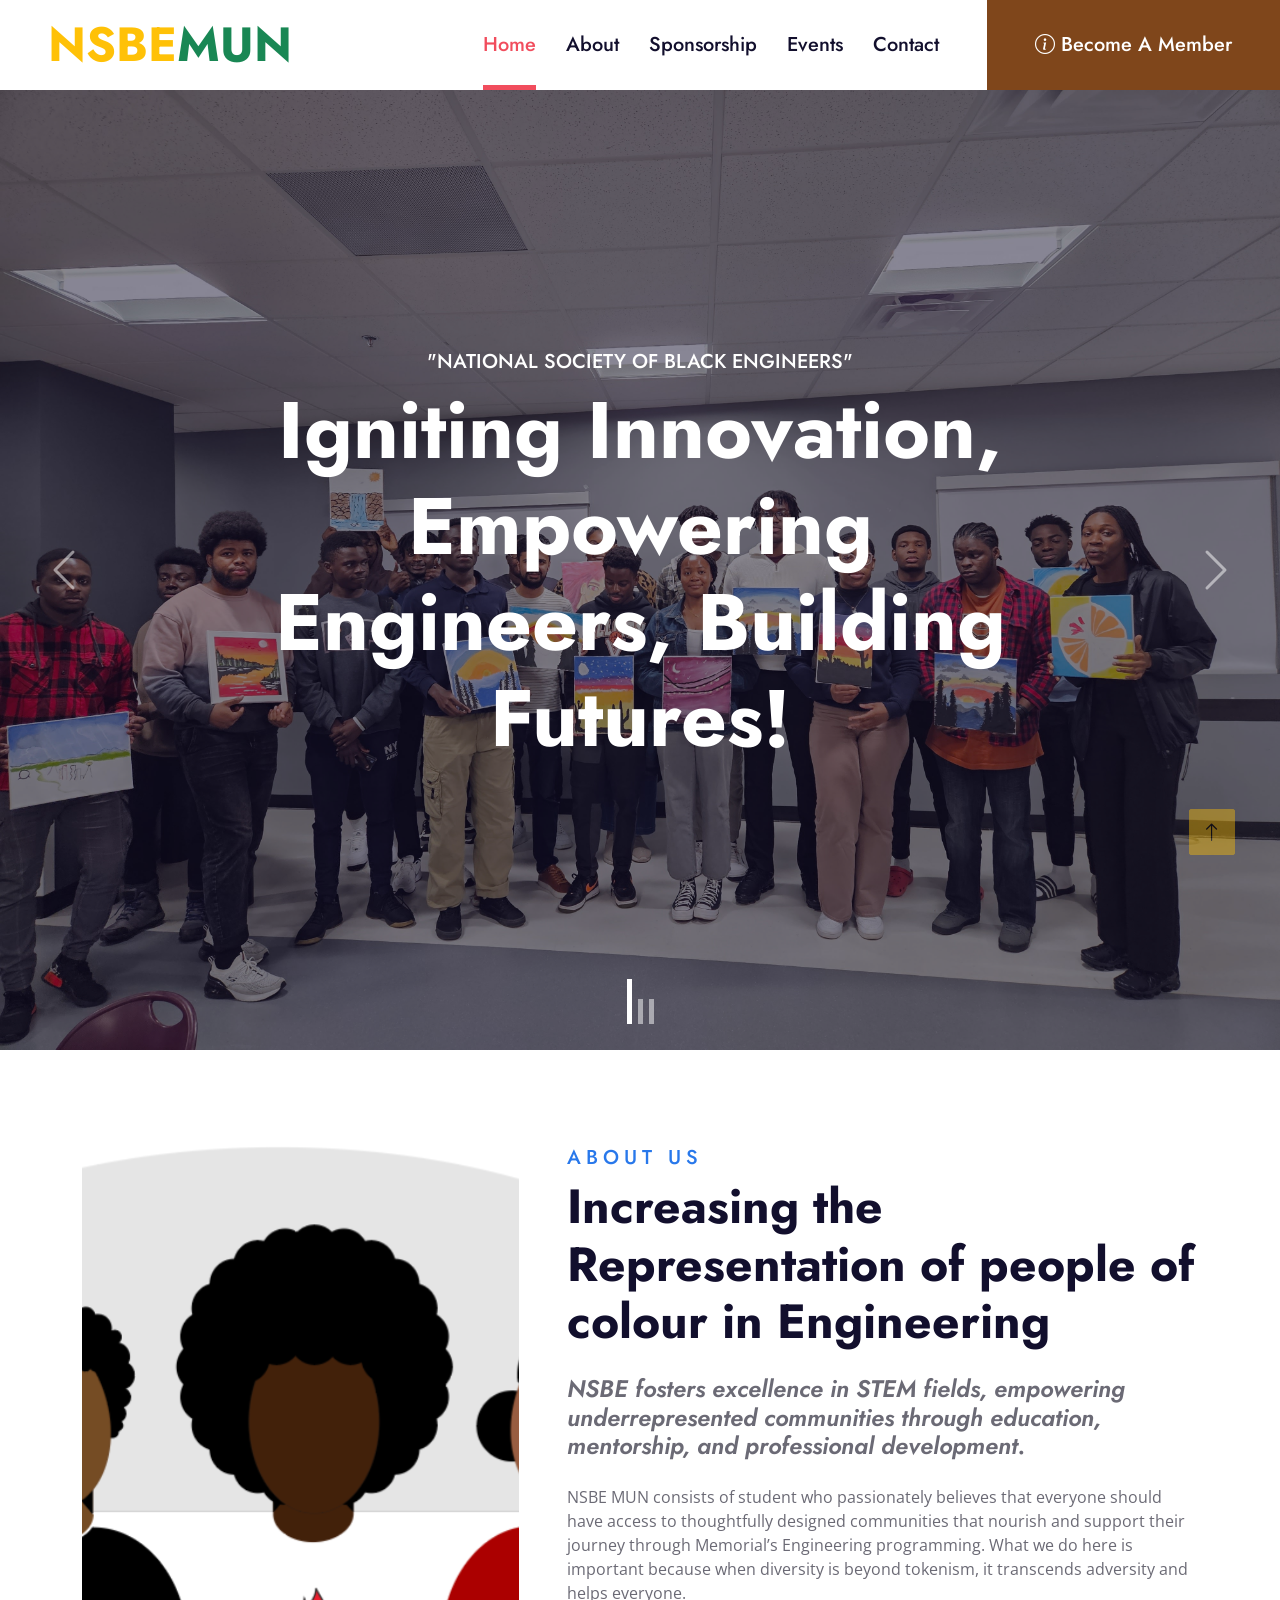
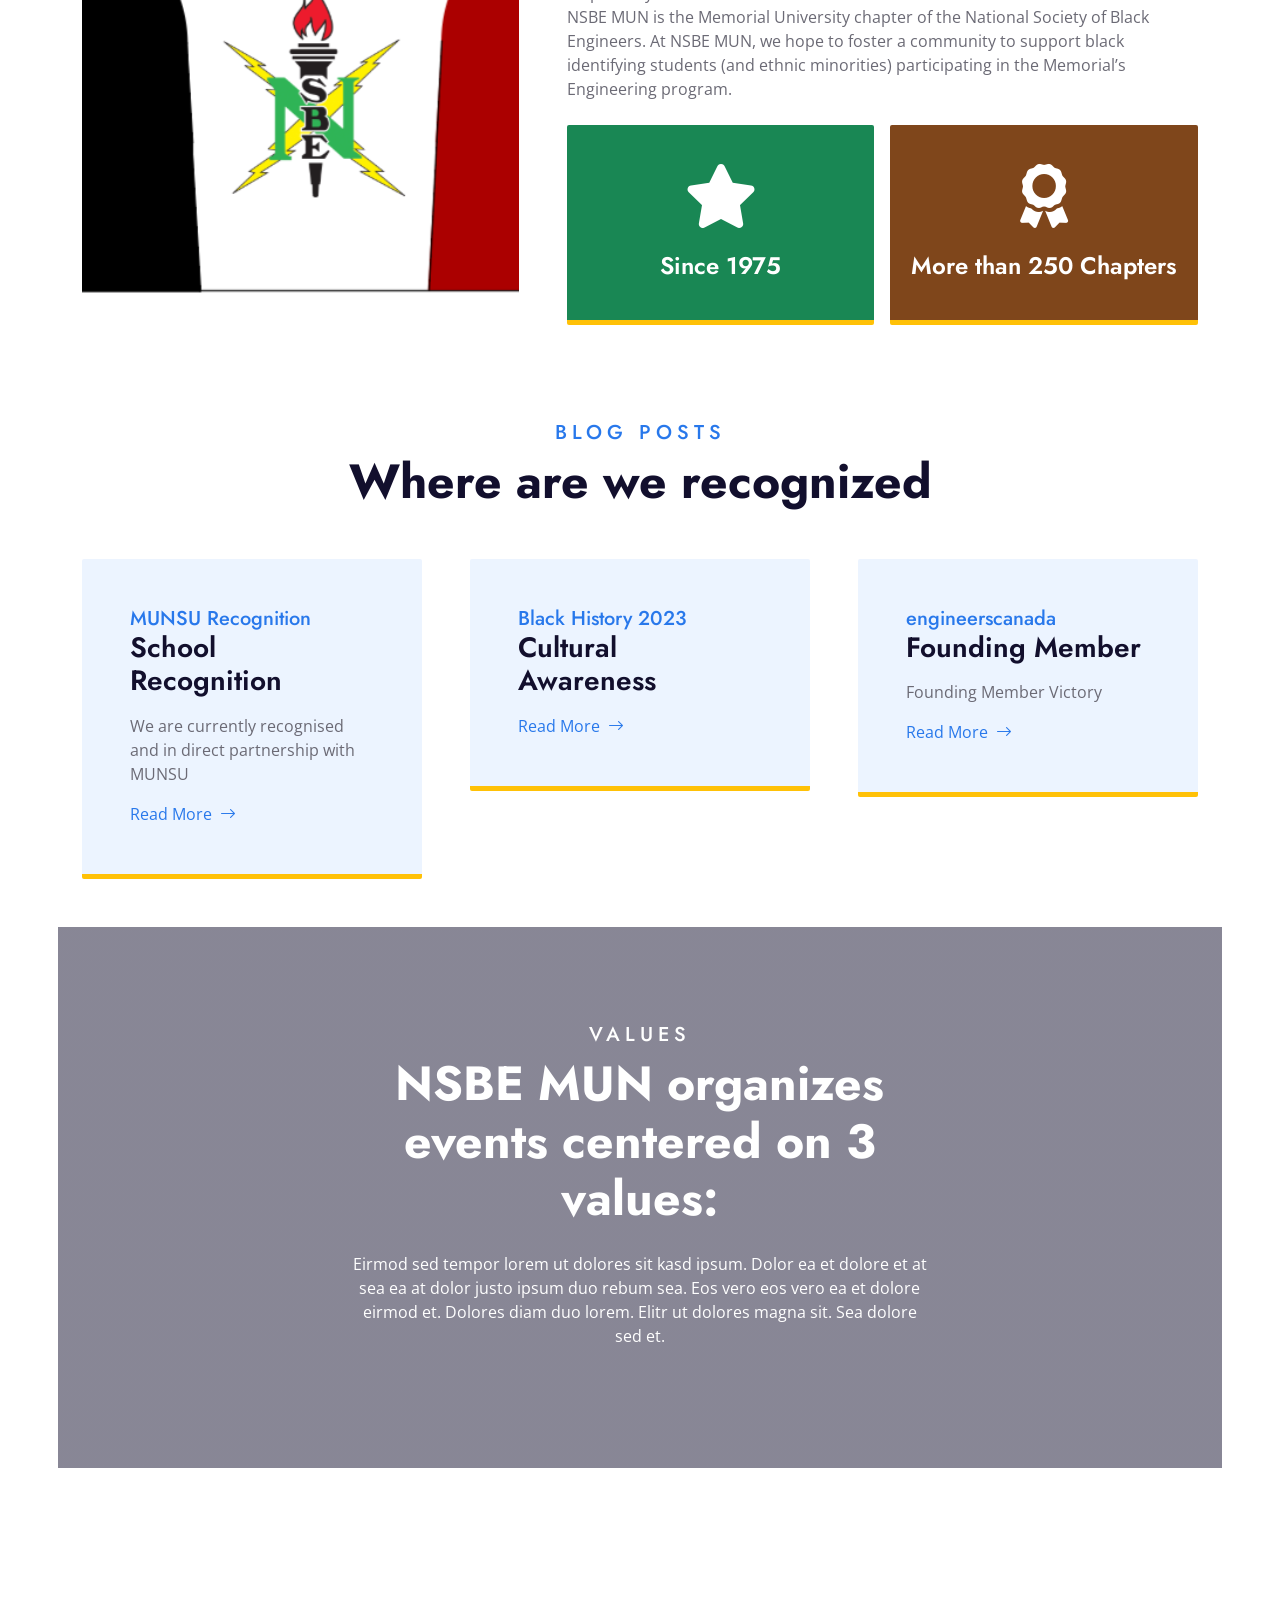
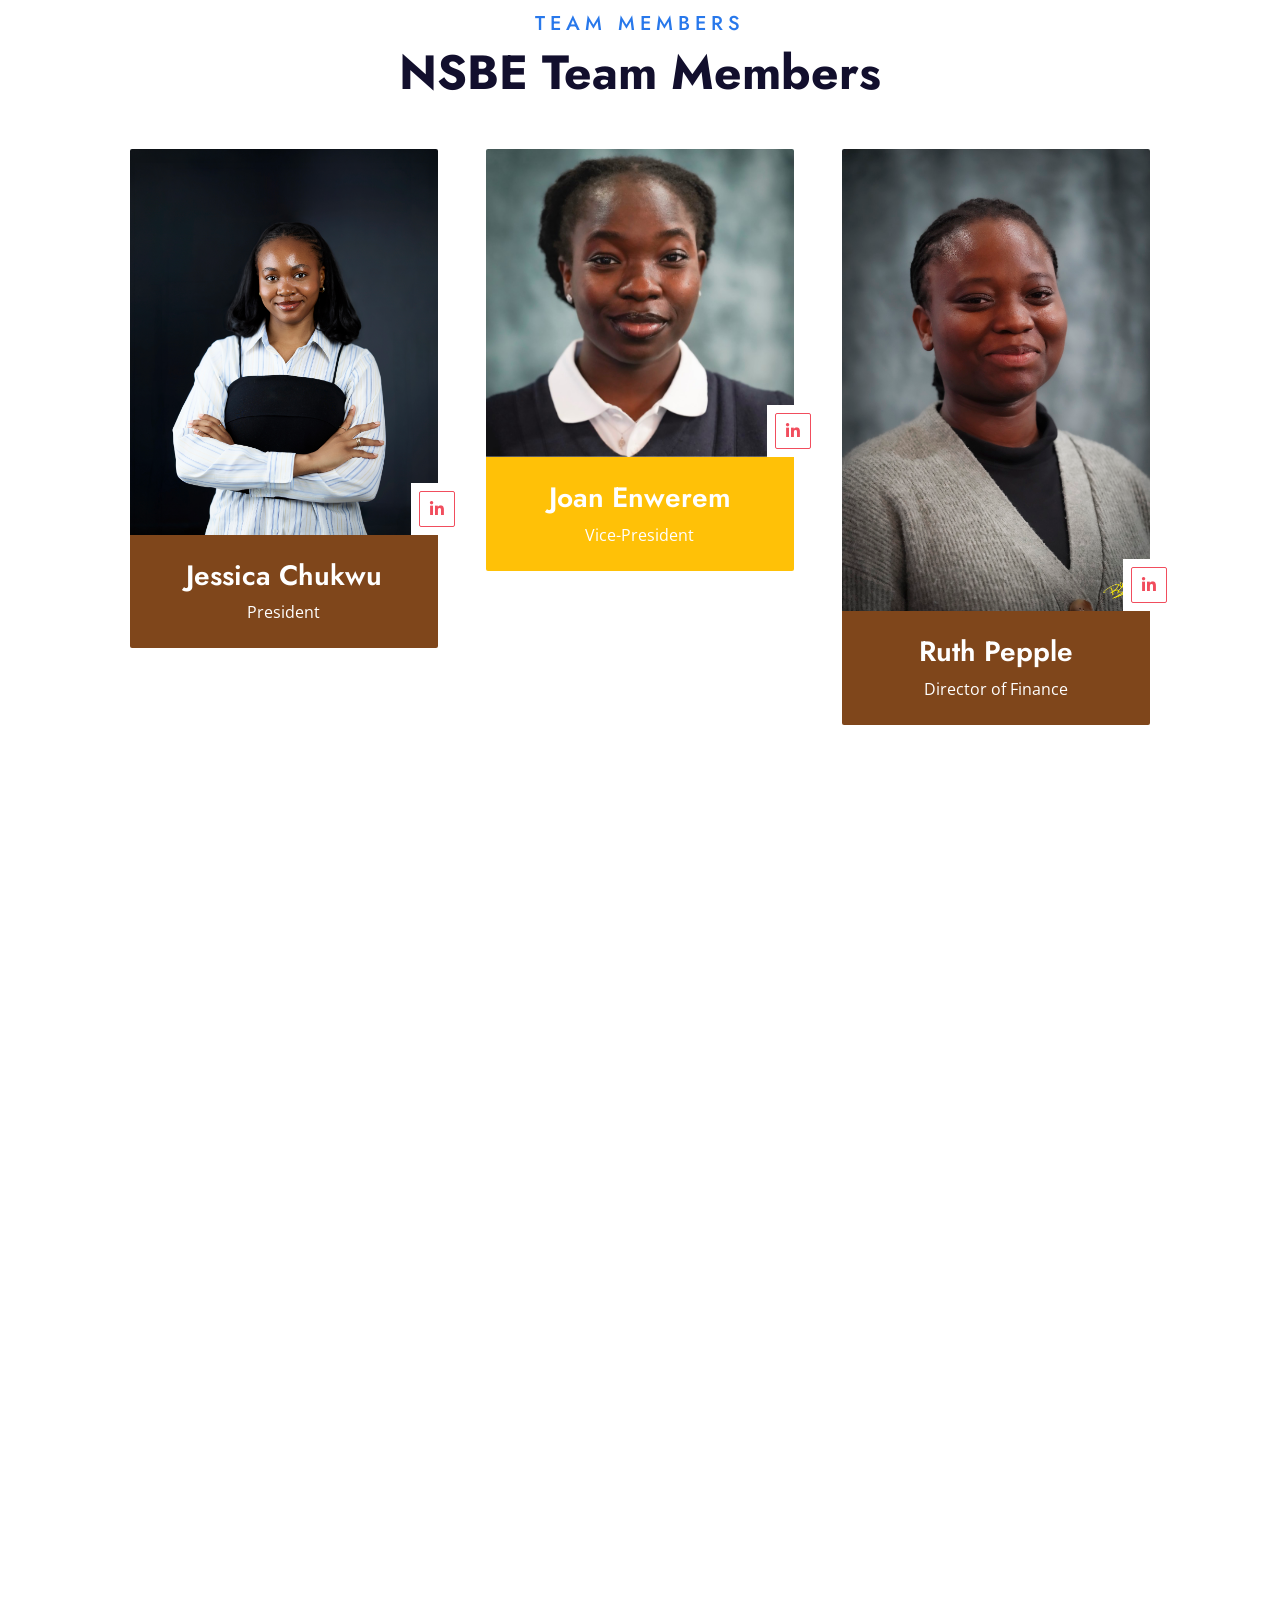
==== index.html @ a992117e "Update leadership team for 2026-2027 Replace board members on index.html and about.html with the new" ====
<!DOCTYPE html>
<html lang="en">

<head>
    <meta charset="utf-8">
    <title>NSBE MUN</title>
    <meta content="width=device-width, initial-scale=1.0" name="viewport">
    <meta content="Free HTML Templates" name="keywords">
    <meta content="Free HTML Templates" name="description">

    <!-- Favicon -->
    <link href="img/logo.ico" rel="icon">

    <!-- Google Web Fonts -->
    <link rel="preconnect" href="https://fonts.gstatic.com">
    <link href="https://fonts.googleapis.com/css2?family=Jost:wght@500;600;700&family=Open+Sans:wght@400;600&display=swap" rel="stylesheet"> 

    <!-- Icon Font Stylesheet -->
    <link href="https://cdnjs.cloudflare.com/ajax/libs/font-awesome/5.10.0/css/all.min.css" rel="stylesheet">
    <link href="https://cdn.jsdelivr.net/npm/bootstrap-icons@1.4.1/font/bootstrap-icons.css" rel="stylesheet">
    <link href="lib/flaticon/font/flaticon.css" rel="stylesheet">

    <!-- Libraries Stylesheet -->
    <link href="lib/owlcarousel/assets/owl.carousel.min.css" rel="stylesheet">
    <link href="lib/animate/animate.min.css" rel="stylesheet">

    <!-- Customized Bootstrap Stylesheet -->
    <link href="css/bootstrap.min.css" rel="stylesheet">

    <!-- Template Stylesheet -->
    <link href="css/style.css" rel="stylesheet">
</head>

<body>
    <!-- Navbar Start -->
    <nav class="navbar navbar-expand-lg bg-white navbar-light shadow-sm py-3 py-lg-0 px-3 px-lg-0">
        <a href="index.html" class="navbar-brand ms-lg-5">
            <h1 class="display-5 m-0 text-warning">NSBE<span class="text-success">MUN</span></h1>
        </a>
        <button class="navbar-toggler" type="button" data-bs-toggle="collapse" data-bs-target="#navbarCollapse">
            <span class="navbar-toggler-icon"></span>
        </button>
        <div class="collapse navbar-collapse" id="navbarCollapse">
            <div class="navbar-nav ms-auto py-0">
                <a href="index.html" class="nav-item nav-link active">Home</a>
                <a href="about.html" class="nav-item nav-link">About</a>
                <a href="sponsorship.html" class="nav-item nav-link">Sponsorship</a>
                <a href="events.html" class="nav-item nav-link">Events</a>
                <a href="contact.html" class="nav-item nav-link">Contact</a>
                <a href="https://docs.google.com/forms/d/e/1FAIpQLScBPZ31VhR3jNn_E98w57GCJ_bk27gUKC1toLwdJRJmRohDrA/viewform?usp=sf_link" class="nav-item nav-link nav-contact bg-brown text-white px-5 ms-lg-5"><i class="bi bi-info-circle"></i> Become A Member</a>
            </div>
        </div>
    </nav>
    <!-- Navbar End -->


    <!-- Carousel Start -->
    <div class="container-fluid p-0 mb-5">
        <div id="header-carousel" class="carousel slide carousel-fade" data-bs-ride="carousel">
            <div class="carousel-indicators">
                <button type="button" data-bs-target="#header-carousel" data-bs-slide-to="0" class="active" aria-current="true" aria-label="Slide 1"></button>
                <button type="button" data-bs-target="#header-carousel" data-bs-slide-to="1" aria-label="Slide 2"></button>
                <button type="button" data-bs-target="#header-carousel" data-bs-slide-to="2" aria-label="Slide 3"></button>
              </div>
            <div class="carousel-inner">
                <div class="carousel-item active">
                    <img class="w-100" src="img/slide1.jpg" alt="Image">
                    <div class="carousel-caption d-flex flex-column align-items-center justify-content-center">
                        <div class="p-3" style="max-width: 900px;">
                            <h5 class="text-white text-uppercase animated bounceInDown">"National Society of Black Engineers"</h5>
                            <h1 class="display-1 text-white mb-md-4 animated zoomIn">Igniting Innovation, Empowering Engineers, Building Futures!</h1>
                        </div>
                    </div>
                </div>
                <div class="carousel-item">
                    <img class="w-100" src="img/slide2.jpg" alt="Image">
                    <div class="carousel-caption d-flex flex-column align-items-center justify-content-center">
                        <div class="p-3" style="max-width: 900px;">
                            <h5 class="text-white text-uppercase animated bounceInDown">"National Society of Black Engineers"</h5>
                            <h1 class="display-1 text-white mb-md-4 animated zoomIn">Igniting Innovation, Empowering Engineers, Building Futures!</h1>
                        </div>
                    </div>
                </div>
                <div class="carousel-item">
                    <img class="w-100" src="img/Slide3.jpg" alt="Image">
                    <div class="carousel-caption d-flex flex-column align-items-center justify-content-center">
                        <div class="p-3" style="max-width: 900px;">
                            <h5 class="text-white text-uppercase animated bounceInDown">"National Society of Black Engineers"</h5>
                            <h1 class="display-1 text-white mb-md-4 animated zoomIn">Igniting Innovation, Empowering Engineers, Building Futures!</h1>
                        </div>
                    </div>
                </div>
            </div>
            <button class="carousel-control-prev" type="button" data-bs-target="#header-carousel"
                data-bs-slide="prev">
                <span class="carousel-control-prev-icon" aria-hidden="true"></span>
                <span class="visually-hidden">Previous</span>
            </button>
            <button class="carousel-control-next" type="button" data-bs-target="#header-carousel"
                data-bs-slide="next">
                <span class="carousel-control-next-icon" aria-hidden="true"></span>
                <span class="visually-hidden">Next</span>
            </button>
        </div>
    </div>
    <!-- Carousel End -->


    <!-- About Start -->
    <div class="container-fluid py-5 wow fadeInUp" data-wow-delay="0.1s">
        <div class="container">
            <div class="row gx-5">
                <div class="col-lg-5 mb-5 mb-lg-0" style="min-height: 500px;">
                    <div class="position-relative h-100">
                        <img class="position-absolute w-100 h-100 rounded wow zoomIn" data-wow-delay="0.3s" src="img/NSBE people.svg" style="object-fit: cover;">
                    </div>
                </div>
                <div class="col-lg-7">
                    <div class="mb-4">
                        <h5 class="text-primary text-uppercase" style="letter-spacing: 5px;">About Us</h5>
                        <h1 class="display-5 mb-0">Increasing the Representation of people of colour in Engineering</h1>
                    </div>
                    <h4 class="text-body fst-italic mb-4">NSBE fosters excellence in STEM fields, empowering underrepresented communities through education, mentorship, and professional development.</h4>
                    <p class="mb-4">NSBE MUN consists of student who passionately believes that everyone should have access to thoughtfully designed communities that nourish and support their journey through Memorial’s Engineering programming. What we do here is important because when diversity is beyond tokenism, it transcends adversity and helps everyone. <br/>
                        NSBE MUN is the Memorial University chapter of the National Society of Black Engineers. At NSBE MUN, we hope to foster a community to support black identifying students (and ethnic minorities) participating in the Memorial’s Engineering program. </p>
                    <div class="row g-3">
                        <div class="col-sm-6 wow zoomIn" data-wow-delay="0.6s">
                            <div class="bg-success d-flex flex-column justify-content-center text-center border-bottom border-5 border-warning rounded p-3" style="height: 200px;">
                                <i class="fa fa-star fa-4x text-white mb-4"></i>
                                <h4 class="text-white mb-0">Since 1975</h4>
                            </div>
                        </div>
                        <div class="col-sm-6 wow zoomIn" data-wow-delay="0.9s">
                            <div class="bg-brown d-flex flex-column justify-content-center text-center border-bottom border-5 border-warning rounded p-3" style="height: 200px;">
                                <i class="fa fa-award fa-4x text-white mb-4"></i>
                                <h4 class="text-white mb-0">More than 250 Chapters</h4>
                            </div>
                        </div>
                    </div>
                </div>
            </div>
        </div>
    </div>
    <!-- About End -->
    

    <!-- Services Start -->
    <div class="container-fluid py-5 wow fadeInUp" data-wow-delay="0.1s">
        <div class="container">
            <div class="text-center mx-auto mb-5" style="max-width: 600px;">
                <h5 class="text-primary text-uppercase" style="letter-spacing: 5px;">Blog Posts</h5>
                <h1 class="display-5 mb-0">Where are we recognized</h1>
            </div>
            <div class="row g-5">
                <div class="col-lg-4 col-md-6 woow zoomIn" data-wow-delay="0.3s">
                    <div class="service-item bg-light border-bottom border-5 border-warning rounded">
                        <div class="position-relative p-5">
                            <i class="fi fi-rr-school"></i>
                            <h5 class="text-primary mb-0">MUNSU Recognition</h5>
                            <h3 class="mb-3">School Recognition</h3>
                            <p>We are currently recognised and in direct partnership with MUNSU</p>
                            <a href="https://munsu.ca/nsbe">Read More<i class="bi bi-arrow-right ms-2"></i></a>
                        </div>
                    </div>
                </div>
                <div class="col-lg-4 col-md-6 wow zoomIn" data-wow-delay="0.6s">
                    <div class="service-item bg-light border-bottom border-5 border-warning rounded">
                        <div class="position-relative p-5">
                            <h5 class="text-primary mb-0">Black History 2023</h5>
                            <h3 class="mb-3">Cultural Awareness</h3>
                            <p></p>
                            <a href="https://gazette.mun.ca/student-life/black-history-month-2/">Read More<i class="bi bi-arrow-right ms-2"></i></a>
                        </div>
                    </div>
                </div>
                <div class="col-lg-4 col-md-6 wow zoomIn" data-wow-delay="0.9s">
                    <div class="service-item bg-light border-bottom border-5 border-warning rounded">
                        <div class="position-relative p-5">
                            <h5 class="text-primary mb-0">engineerscanada</h5>
                            <h3 class="mb-3">Founding Member</h3>
                            <p>Founding Member Victory </p>
                            <a href="https://engineerscanada.ca/news-and-events/news/celebrating-black-engineers-and-the-importance-of-diversity-in-engineering#:~:text=career%20in%20engineering.%E2%80%9D-,Victory%20Aifuwa,-%E2%80%9CWhen%20you%20find">Read More<i class="bi bi-arrow-right ms-2"></i></a>
                        </div>
                    </div>
                </div>
                
    <!-- Services End -->




    <!-- short description Start -->
    <div class="container-fluid bg-offer my-5 py-5 wow zoomIn" data-wow-delay="0.1s">
        <div class="container py-5">
            <div class="row gx-5 justify-content-center">
                <div class="col-lg-7 text-center">
                    <div class="text-center mx-auto mb-4" style="max-width: 600px;">
                        <h5 class="text-white text-uppercase" style="letter-spacing: 5px;">Values</h5>
                        <h1 class="display-5 text-white">NSBE MUN organizes events centered on 3 values:</h1>
                    </div>
                    <p class="text-white mb-4">Eirmod sed tempor lorem ut dolores sit kasd ipsum. Dolor ea et dolore et at sea ea at dolor justo ipsum duo rebum sea. Eos vero eos vero ea et dolore eirmod et. Dolores diam duo lorem. Elitr ut dolores magna sit. Sea dolore sed et.</p>

                </div>
            </div>
        </div>
    </div>
    <!-- short description End -->


    <!-- Team Start -->
    <div class="container-fluid py-5 wow fadeInUp" data-wow-delay="0.1s">
        <div class="container">
            <div class="text-center mx-auto mb-5" style="max-width: 600px;">
                <h5 class="text-primary text-uppercase" style="letter-spacing: 5px;">Team Members</h5>
                <h1 class="display-5 mb-0">NSBE Team Members</h1>
            </div>
            <div class="row g-5">
                <div class="col-lg-4 wow slideInUp" data-wow-delay="0.3s">
                    <div class="position-relative rounded-top">
                        <img class="img-fluid rounded-top w-100" src="img/Jessica.jpeg" alt="Jessica Chukwu">
                        <div class="position-absolute bottom-0 end-0 d-flex flex-column bg-white p-1" style="margin-right: -25px;">
                            <a class="btn btn-outline-secondary btn-square m-1" href="#"><i class="fab fa-linkedin-in fw-normal"></i></a>
                        </div>
                    </div>
                    <div class="bg-brown text-center rounded-bottom p-4">
                        <h3 class="text-white">Jessica Chukwu</h3>
                        <p class="text-white m-0">President</p>
                    </div>
                </div>
                <div class="col-lg-4 wow slideInUp" data-wow-delay="0.6s">
                    <div class="position-relative rounded-top">
                        <img class="img-fluid rounded-top w-100" src="img/Joan's Headshot.jpg" alt="Joan Enwerem">
                        <div class="position-absolute bottom-0 end-0 d-flex flex-column bg-white p-1" style="margin-right: -25px;">
                            <a class="btn btn-outline-secondary btn-square m-1" href="#"><i class="fab fa-linkedin-in fw-normal"></i></a>
                        </div>
                    </div>
                    <div class="bg-warning text-center rounded-bottom p-4">
                        <h3 class="text-white">Joan Enwerem</h3>
                        <p class="text-white m-0">Vice-President</p>
                    </div>
                </div>
                <div class="col-lg-4 wow slideInUp" data-wow-delay="0.9s">
                    <div class="position-relative rounded-top">
                        <img class="img-fluid rounded-top w-100" src="img/Tamunoibim Ruth.jpg" alt="Ruth Pepple">
                        <div class="position-absolute bottom-0 end-0 d-flex flex-column bg-white p-1" style="margin-right: -25px;">
                            <a class="btn btn-outline-secondary btn-square m-1" href="#"><i class="fab fa-linkedin-in fw-normal"></i></a>
                        </div>
                    </div>
                    <div class="bg-brown text-center rounded-bottom p-4">
                        <h3 class="text-white">Ruth Pepple</h3>
                        <p class="text-white m-0">Director of Finance</p>
                    </div>
                </div>
                <div class="col-lg-4 wow slideInUp" data-wow-delay="0.3s">
                    <div class="position-relative rounded-top">
                        <img class="img-fluid rounded-top w-100" src="img/Daisy.jpg" alt="Daisy Fakrogha">
                        <div class="position-absolute bottom-0 end-0 d-flex flex-column bg-white p-1" style="margin-right: -25px;">
                            <a class="btn btn-outline-secondary btn-square m-1" href="#"><i class="fab fa-linkedin-in fw-normal"></i></a>
                        </div>
                    </div>
                    <div class="bg-brown text-center rounded-bottom p-4">
                        <h3 class="text-white">Daisy Fakrogha</h3>
                        <p class="text-white m-0">Director of Events A</p>
                    </div>
                </div>
                <div class="col-lg-4 wow slideInUp" data-wow-delay="0.6s">
                    <div class="position-relative rounded-top">
                        <img class="img-fluid rounded-top w-100" src="img/Esomundo.jpg" alt="Esomundo Osuji-Bells">
                        <div class="position-absolute bottom-0 end-0 d-flex flex-column bg-white p-1" style="margin-right: -25px;">
                            <a class="btn btn-outline-secondary btn-square m-1" href="#"><i class="fab fa-linkedin-in fw-normal"></i></a>
                        </div>
                    </div>
                    <div class="bg-brown text-center rounded-bottom p-4">
                        <h3 class="text-white">Esomundo Osuji-Bells</h3>
                        <p class="text-white m-0">Director of Sponsorships</p>
                    </div>
                </div>
                <div class="col-lg-4 wow slideInUp" data-wow-delay="0.9s">
                    <div class="position-relative rounded-top">
                        <img class="img-fluid rounded-top w-100" src="img/Mosunmola.jpeg" alt="Mosunmola Awoyemi">
                        <div class="position-absolute bottom-0 end-0 d-flex flex-column bg-white p-1" style="margin-right: -25px;">
                            <a class="btn btn-outline-secondary btn-square m-1" href="#"><i class="fab fa-linkedin-in fw-normal"></i></a>
                        </div>
                    </div>
                    <div class="bg-brown text-center rounded-bottom p-4">
                        <h3 class="text-white">Mosunmola Awoyemi</h3>
                        <p class="text-white m-0">Director of Communications</p>
                    </div>
                </div>
                <div class="col-lg-4 wow slideInUp" data-wow-delay="0.3s">
                    <div class="position-relative rounded-top">
                        <img class="img-fluid rounded-top w-100" src="img/Megs.jpg" alt="Megane Jean Louis">
                        <div class="position-absolute bottom-0 end-0 d-flex flex-column bg-white p-1" style="margin-right: -25px;">
                            <a class="btn btn-outline-secondary btn-square m-1" href="#"><i class="fab fa-linkedin-in fw-normal"></i></a>
                        </div>
                    </div>
                    <div class="bg-brown text-center rounded-bottom p-4">
                        <h3 class="text-white">Megane Jean Louis</h3>
                        <p class="text-white m-0">Director of Events B</p>
                    </div>
                </div>
                <div class="col-lg-4 wow slideInUp" data-wow-delay="0.6s">
                    <div class="position-relative rounded-top">
                        <img class="img-fluid rounded-top w-100" src="img/Emeka.JPG" alt="Chukwuemeka Nduka-Nwagbo">
                        <div class="position-absolute bottom-0 end-0 d-flex flex-column bg-white p-1" style="margin-right: -25px;">
                            <a class="btn btn-outline-secondary btn-square m-1" href="#"><i class="fab fa-linkedin-in fw-normal"></i></a>
                        </div>
                    </div>
                    <div class="bg-brown text-center rounded-bottom p-4">
                        <h3 class="text-white">Chukwuemeka Nduka-Nwagbo</h3>
                        <p class="text-white m-0">IT Director</p>
                    </div>
                </div>
                <div class="col-lg-4 wow slideInUp" data-wow-delay="0.9s">
                    <div class="position-relative rounded-top">
                        <img class="img-fluid rounded-top w-100" src="img/Tinotenda.jpeg" alt="Tinotenda Sirewu">
                        <div class="position-absolute bottom-0 end-0 d-flex flex-column bg-white p-1" style="margin-right: -25px;">
                            <a class="btn btn-outline-secondary btn-square m-1" href="#"><i class="fab fa-linkedin-in fw-normal"></i></a>
                        </div>
                    </div>
                    <div class="bg-brown text-center rounded-bottom p-4">
                        <h3 class="text-white">Tinotenda Sirewu</h3>
                        <p class="text-white m-0">Engineering One Representative</p>
                    </div>
                </div>
            </div>
        </div>
    </div>
    <!-- Team End -->


    <!-- Sponsorship Start -->
    <div class="container-fluid py-5 wow fadeInUp" data-wow-delay="0.1s">
        <div class="container">
            <div class="text-center mx-auto mb-5" style="max-width: 600px;">
                <h5 class="text-primary text-uppercase" style="letter-spacing: 5px;">Sponsors</h5>
                <h1 class="display-5 mb-0">NSBE MUN is Proud to Work with and be Sponsored by many Companies</h1>
            </div>
            <div class="owl-carousel testimonial-carousel">
                <div class="text-center pb-4">
                    <img class="img-fluid mx-auto rounded-circle" src="img/ciena.jpg" style="width: 100px; height: 100px;" >
                    <div class="testimonial-text bg-light rounded p-4 mt-n5">
                        <p class="mt-5">Dolor et eos labore, stet justo sed est sed. Diam sed sed dolor stet amet eirmod eos labore diam
                        </p>
                        <h4 class="text-truncate">Ciena</h4>
                        <i>Profession</i>
                    </div>
                </div>
                <div class="text-center">
                    <a href="https://www.nokia.com/"><img class="img-fluid mx-auto rounded-circle" src="img/Nokia.jpg" style="width: 100px; height: 100px;" ></a>
                    <div class="testimonial-text bg-light rounded p-4 mt-n5">
                        <p class="mt-5">Dolor et eos labore, stet justo sed est sed. Diam sed sed dolor stet amet eirmod eos labore diam
                        </p>
                        <h4 class="text-truncate">Nokia</h4>
                        <i>Profession</i>
                    </div>
                </div>
                <div class="text-center"> 
                    <a href="https://genoadesign.com/"><img class="img-fluid mx-auto rounded-circle" src="img/Genoa.jpg" style="width: 100px; height: 100px;" ></a>
                    <div class="testimonial-text bg-light rounded p-4 mt-n5">
                        <p class="mt-5">Dolor et eos labore, stet justo sed est sed. Diam sed sed dolor stet amet eirmod eos labore diam
                        </p>
                        <h4 class="text-truncate">Genoa</h4>
                        <i>Profession</i>
                    </div>
                </div>
                <div class="text-center">
                    <a href="https://www.stantec.com/en"><img class="img-fluid mx-auto rounded-circle" src="img/Stantec.jpg" style="width: 100px; height: 100px;" ></a>
                    <div class="testimonial-text bg-light rounded p-4 mt-n5">
                        <p class="mt-5">Dolor et eos labore, stet justo sed est sed. Diam sed sed dolor stet amet eirmod eos labore diam
                        </p>
                        <h4 class="text-truncate">Stantec</h4>
                        <i>Profession</i>
                    </div>
                </div>
            </div>
        </div>
    </div>
    <!-- Sponsorship End -->


    <!-- Events Start -->
    <div class="container-fluid py-5 wow fadeInUp" data-wow-delay="0.1s">
        <div class="container">
            <div class="text-center mx-auto mb-5" style="max-width: 600px;">
                <h5 class="text-primary text-uppercase" style="letter-spacing: 5px;">Events</h5>
                <h1 class="display-5 mb-0">Latest Events From Our Team</h1>
            </div>
            <div class="row g-5">
                <div class="col-lg-6 wow slideInUp" data-wow-delay="0.3s">
                    <div class="blog-item">
                        <div class="position-relative">
                            <img class="img-fluid w-100 rounded-top" src="img/career fair 2024.jpg" alt="">
                            <div class="blog-date">
                                <h5 class="text-white fw-bold mb-0">24</h5>
                                <h6 class="text-light mb-0">January</h6>
                            </div>
                        </div>
                        <div class="bg-brown rounded-bottom p-5">
                            <div class="d-flex mb-3">
                                <span class="text-light text-uppercase">Virtual</span>
                                <span class="text-light px-2">|</span>
                                <span class="text-light text-uppercase">Career Fair</span>
                            </div>
                            <a class="h3 m-0 text-white" href="">Kasd dolor lorem sit justo rebum stet justo elitr dolor amet sit</a>
                        </div>
                    </div>
                </div>
            </div>
        </div>
    </div>
    <!--Events End -->
    

    <!-- Footer Start -->
    <div class="container-fluid bg-success text-light mt-5 py-5 wow fadeInUp" data-wow-delay="0.1s">
        <div class="container pt-5">
            <div class="row g-5">
                <div class="col-lg-3 col-md-6">
                    <h3 class="text-white mb-4">Get In Touch</h3>
                    <p class="mb-2"><i class="bi bi-geo-alt text-dark me-2"></i>230 Elizabeth Ave, St. John's, NL</p>
                    <p class="mb-2"><i class="bi bi-envelope-open text-dark me-2"></i>info@example.com</p>
                    <p class="mb-0"><i class="bi bi-telephone text-dark me-2"></i>+012 345 67890</p>
                </div>
                <div class="col-lg-3 col-md-6">
                    <h3 class="text-white mb-4">Follow Us</h3>
                    <div class="d-flex">
                        <a class="btn btn-lg btn-warning btn-lg-square rounded me-2" href="https://www.facebook.com/NSBE-MUN-102221058869179/"><i class="fab fa-facebook-f fw-normal"></i></a>
                        <a class="btn btn-lg btn-warning btn-lg-square rounded me-2" href="https://www.linkedin.com/in/national-society-of-black-engineers-memorial-university-student-chapter-7ba670273/"><i class="fab fa-linkedin-in fw-normal"></i></a>
                        <a class="btn btn-lg btn-warning btn-lg-square rounded" href="https://www.instagram.com/nsbe.mun/"><i class="fab fa-instagram fw-normal"></i></a>
                    </div>
                </div>
                <div class="col-12">
                    <form class="mx-auto" style="max-width: 600px;">
                        <div class="input-group">
                            <input type="text" class="form-control border-white p-3" placeholder="Your Email">
                            <button class="btn btn-primary px-4">Sign Up</button>
                        </div>
                    </form>
                </div>
            </div>
        </div>
    </div>
    <!-- Footer End -->


    <!-- Back to Top -->
    <a href="#" class="btn btn-lg btn-warning btn-lg-square rounded back-to-top"><i class="bi bi-arrow-up"></i></a>


    <!-- JavaScript Libraries -->
    <script src="https://code.jquery.com/jquery-3.4.1.min.js"></script>
    <script src="https://cdn.jsdelivr.net/npm/bootstrap@5.0.0/dist/js/bootstrap.bundle.min.js"></script>
    <script src="lib/wow/wow.min.js"></script>
    <script src="lib/easing/easing.min.js"></script>
    <script src="lib/waypoints/waypoints.min.js"></script>
    <script src="lib/owlcarousel/owl.carousel.min.js"></script>

    <!-- Template Javascript -->
    <script src="js/main.js"></script>
</body>

</html>
---- lib/flaticon/font/flaticon.css ----
@font-face {
    font-family: "flaticon";
    src: url("./flaticon.ttf?7ecca773380623aac2649a7edcc0a3f2") format("truetype"),
url("./flaticon.woff?7ecca773380623aac2649a7edcc0a3f2") format("woff"),
url("./flaticon.woff2?7ecca773380623aac2649a7edcc0a3f2") format("woff2"),
url("./flaticon.eot?7ecca773380623aac2649a7edcc0a3f2#iefix") format("embedded-opentype"),
url("./flaticon.svg?7ecca773380623aac2649a7edcc0a3f2#flaticon") format("svg");
}

i[class^="flaticon-"]:before, i[class*=" flaticon-"]:before {
    font-family: flaticon !important;
    font-style: normal;
    font-weight: normal !important;
    font-variant: normal;
    text-transform: none;
    line-height: 1;
    -webkit-font-smoothing: antialiased;
    -moz-osx-font-smoothing: grayscale;
}

.flaticon-security-system:before {
    content: "\f101";
}
.flaticon-cctv:before {
    content: "\f102";
}
.flaticon-socket:before {
    content: "\f103";
}
.flaticon-setup:before {
    content: "\f104";
}
.flaticon-surveillance:before {
    content: "\f105";
}
.flaticon-recorder:before {
    content: "\f106";
}
.flaticon-wireless:before {
    content: "\f107";
}
.flaticon-ip-camera:before {
    content: "\f108";
}
.flaticon-double:before {
    content: "\f109";
}
.flaticon-camera:before {
    content: "\f10a";
}
---- css/style.css ----
/********** Template CSS **********/
:root {
    --primary: #2878EB;
    --secondary: #F14D5D;
    --light: #ECF4FF;
    --success: #18755c;
    --yellow: rgb(209, 227, 69);
    --dark: #120F2D;
}

[class^=flaticon-]:before,
[class*=" flaticon-"]:before,
[class^=flaticon-]:after,
[class*=" flaticon-"]:after {
    font-size: inherit;
    margin-left: 0;
}

h1,
h2,
.font-weight-bold {
    font-weight: 700 !important;
}

h3,
h4,
.font-weight-semi-bold {
    font-weight: 600 !important;
}

h5,
h6,
.font-weight-medium {
    font-weight: 500 !important;
}

.btn {
    font-family: 'Jost', sans-serif;
    font-weight: 600;
    transition: .5s;
}

.btn-primary,
.btn-secondary,
.btn-primary:hover,
.btn-secondary:hover {
    color: #FFFFFF;
}

.btn-primary:hover {
    background: var(--secondary);
    border-color: var(--secondary);
}

.btn-secondary:hover {
    background: var(--warning);
    border-color: var(--warning);
}

.btn-warning:hover {
    background: var(--secondary);
    border-color: var(--secondary);
}

.btn-square {
    width: 36px;
    height: 36px;
}

.btn-sm-square {
    width: 28px;
    height: 28px;
}

.btn-lg-square {
    width: 46px;
    height: 46px;
}

.btn-square,
.btn-sm-square,
.btn-lg-square {
    padding-left: 0;
    padding-right: 0;
    text-align: center;
}

.back-to-top {
    position: fixed;
    display: none;
    right: 45px;
    bottom: 45px;
    z-index: 99;
}

.navbar-light .navbar-nav .nav-link {
    font-family: 'Jost', sans-serif;
    position: relative;
    margin-left: 30px;
    padding: 30px 0;
    font-size: 20px;
    font-weight: 500;
    color: var(--dark);
    outline: none;
    transition: .5s;
}

.sticky-top.navbar-light .navbar-nav .nav-link {
    padding: 20px 0;
}

.navbar-light .navbar-nav .nav-link:hover,
.navbar-light .navbar-nav .nav-link.active {
    color: var(--secondary);
}

@media (min-width: 992px) {
    .navbar-light .navbar-nav .nav-link::before {
        position: absolute;
        content: "";
        width: 0;
        height: 5px;
        bottom: 0;
        left: 50%;
        background: var(--secondary);
        transition: .5s;
    }

    .navbar-light .navbar-nav .nav-link:hover::before,
    .navbar-light .navbar-nav .nav-link.active::before {
        width: 100%;
        left: 0;
    }

    .navbar-light .navbar-nav .nav-link.nav-contact::before {
        display: none;
    }
}

@media (max-width: 991.98px) {
    .navbar-light .navbar-nav .nav-link  {
        margin-left: 0;
        padding: 10px 0;
    }
}

.carousel-caption {
    top: 0;
    left: 0;
    right: 0;
    bottom: 0;
    background: rgba(18, 15, 45, .5);
    z-index: 1;
}

@media (max-width: 576px) {
    .carousel-caption h5 {
        font-size: 14px;
        font-weight: 500 !important;
    }

    .carousel-caption h1 {
        font-size: 30px;
        font-weight: 600 !important;
    }
}

.carousel-control-prev,
.carousel-control-next {
    width: 10%;
}

.carousel-control-prev-icon,
.carousel-control-next-icon {
    width: 3rem;
    height: 3rem;
}

.carousel-indicators {
    align-items: flex-end;
}

.carousel-indicators [data-bs-target] {
    width: 5px;
    height: 25px;
}

.carousel-indicators .active {
    height: 45px;
}

.hero-header {
    background: linear-gradient(rgba(18, 15, 45, .5), rgba(18, 15, 45, .5)), url(../img/carousel-1.jpg) top right no-repeat;
    background-size: cover;
}

.service-item div {
    z-index: 1;
}

.service-item div::after {
    position: absolute;
    content: "";
    width: 0;
    height: 100%;
    top: 0;
    left: 0;
    border-radius: 2px 2px 0 0;
    transition: .5s;
    z-index: -1;
}

.service-item div:hover::after {
    width: 100%;
    background: var(--warning);
}

.service-item * {
    transition: .5s;
}

.service-item:hover * {
    color: var(--light) !important;
}

.bg-offer {
    background: linear-gradient(rgba(18, 15, 45, .5), rgba(18, 15, 45, .5)), url(../img/carousel-2.jpg) top right no-repeat;
    background-size: cover;
}

.testimonial-carousel .owl-dots {
    height: 45px;
    margin-top: 5px;
    display: flex;
    align-items: flex-end;
    justify-content: center;
}

.testimonial-carousel .owl-dot {
    position: relative;
    display: inline-block;
    margin: 0 5px;
    width: 5px;
    height: 25px;
    background: #DDDDDD;
    transition: .5s;
}

.testimonial-carousel .owl-dot.active {
    height: 45px;
    background: var(--secondary);
}

.testimonial-carousel .owl-item .testimonial-text,
.testimonial-carousel .owl-item .testimonial-text * {
    transition: .5s;
}

.testimonial-carousel .owl-item.center .testimonial-text {
    background: var(--secondary) !important;
}

.testimonial-carousel .owl-item.center .testimonial-text * {
    color: #FFFFFF !important;
}

.blog-date {
    position: absolute;
    width: 90px;
    height: 65px;
    top: 75px;
    left: -25px;
    display: flex;
    align-items: center;
    justify-content: center;
    flex-direction: column;
    background: var(--secondary);
}

.blog-date::after {
    position: absolute;
    content: "";
    width: 0;
    height: 0;
    top: -25px;
    left: 0;
    border: 13px solid;
    border-color: transparent #D34351 #D34351 transparent;
    z-index: -1;
}
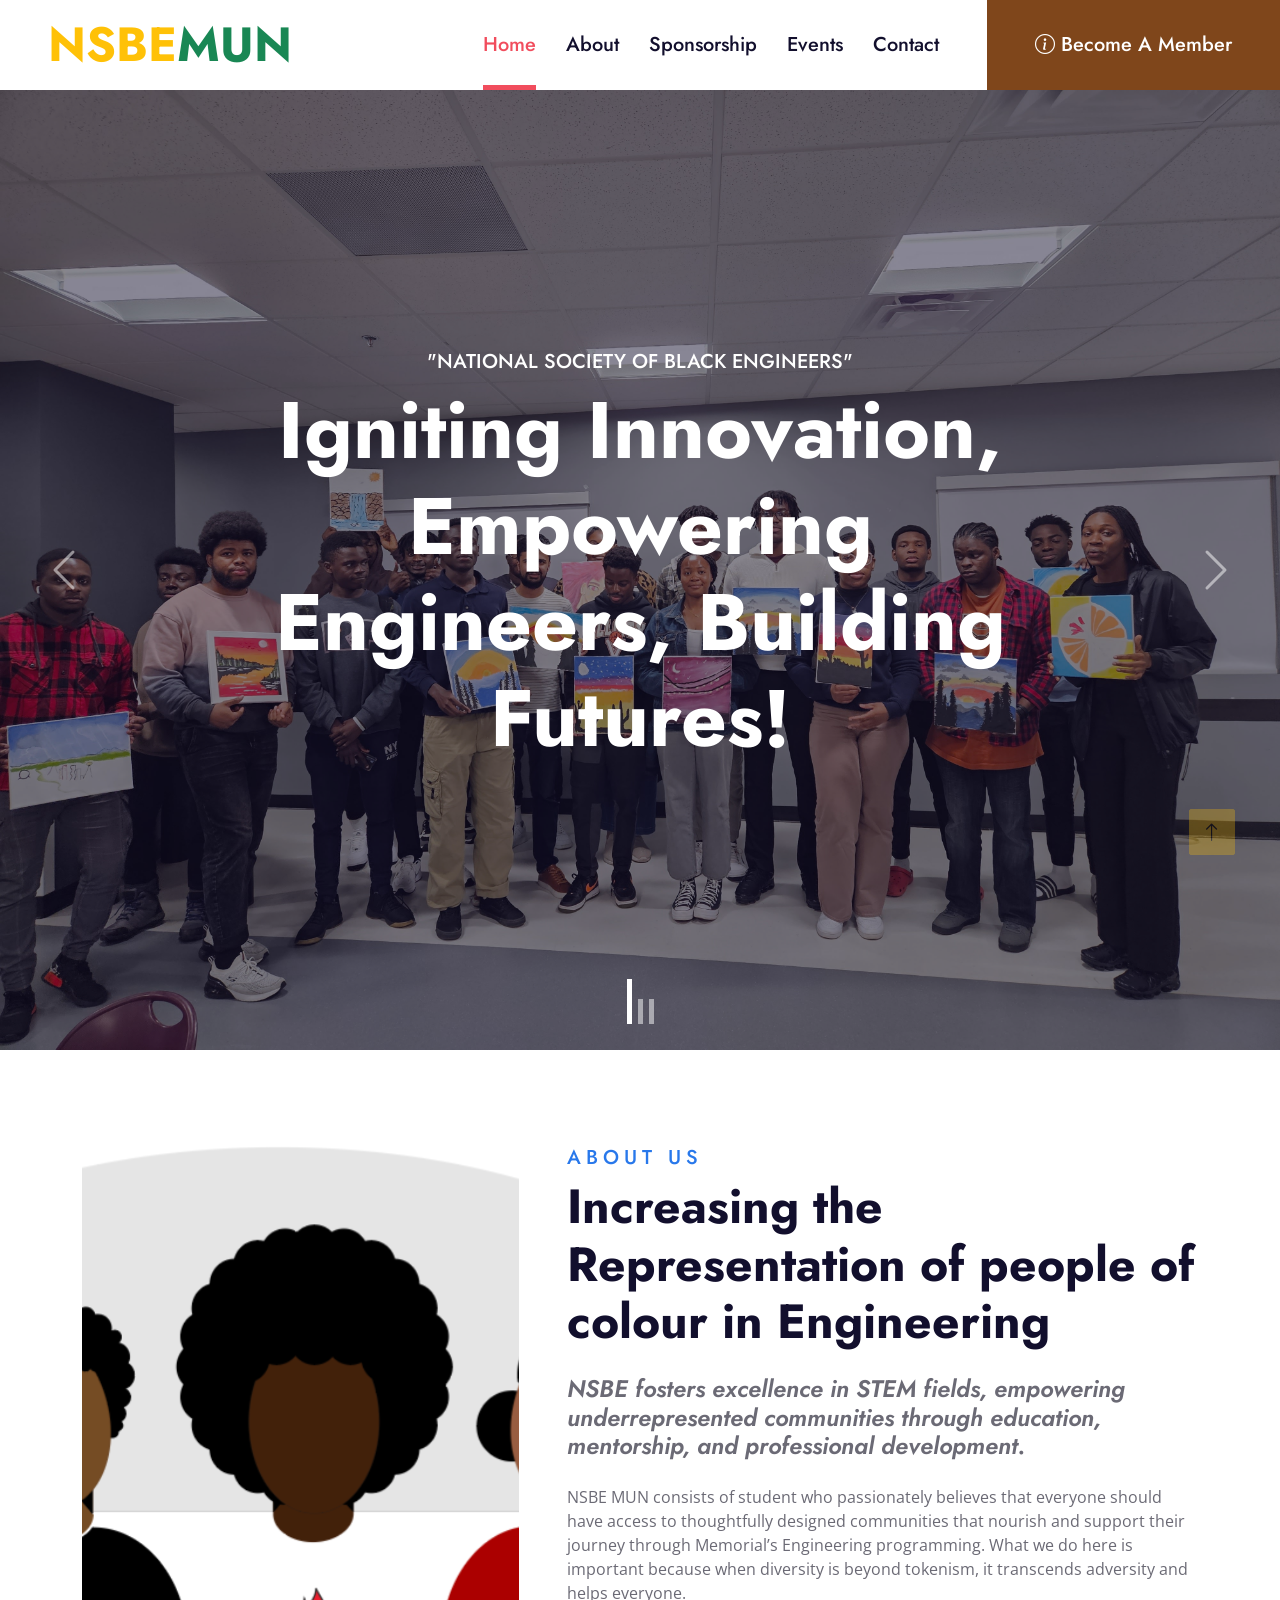
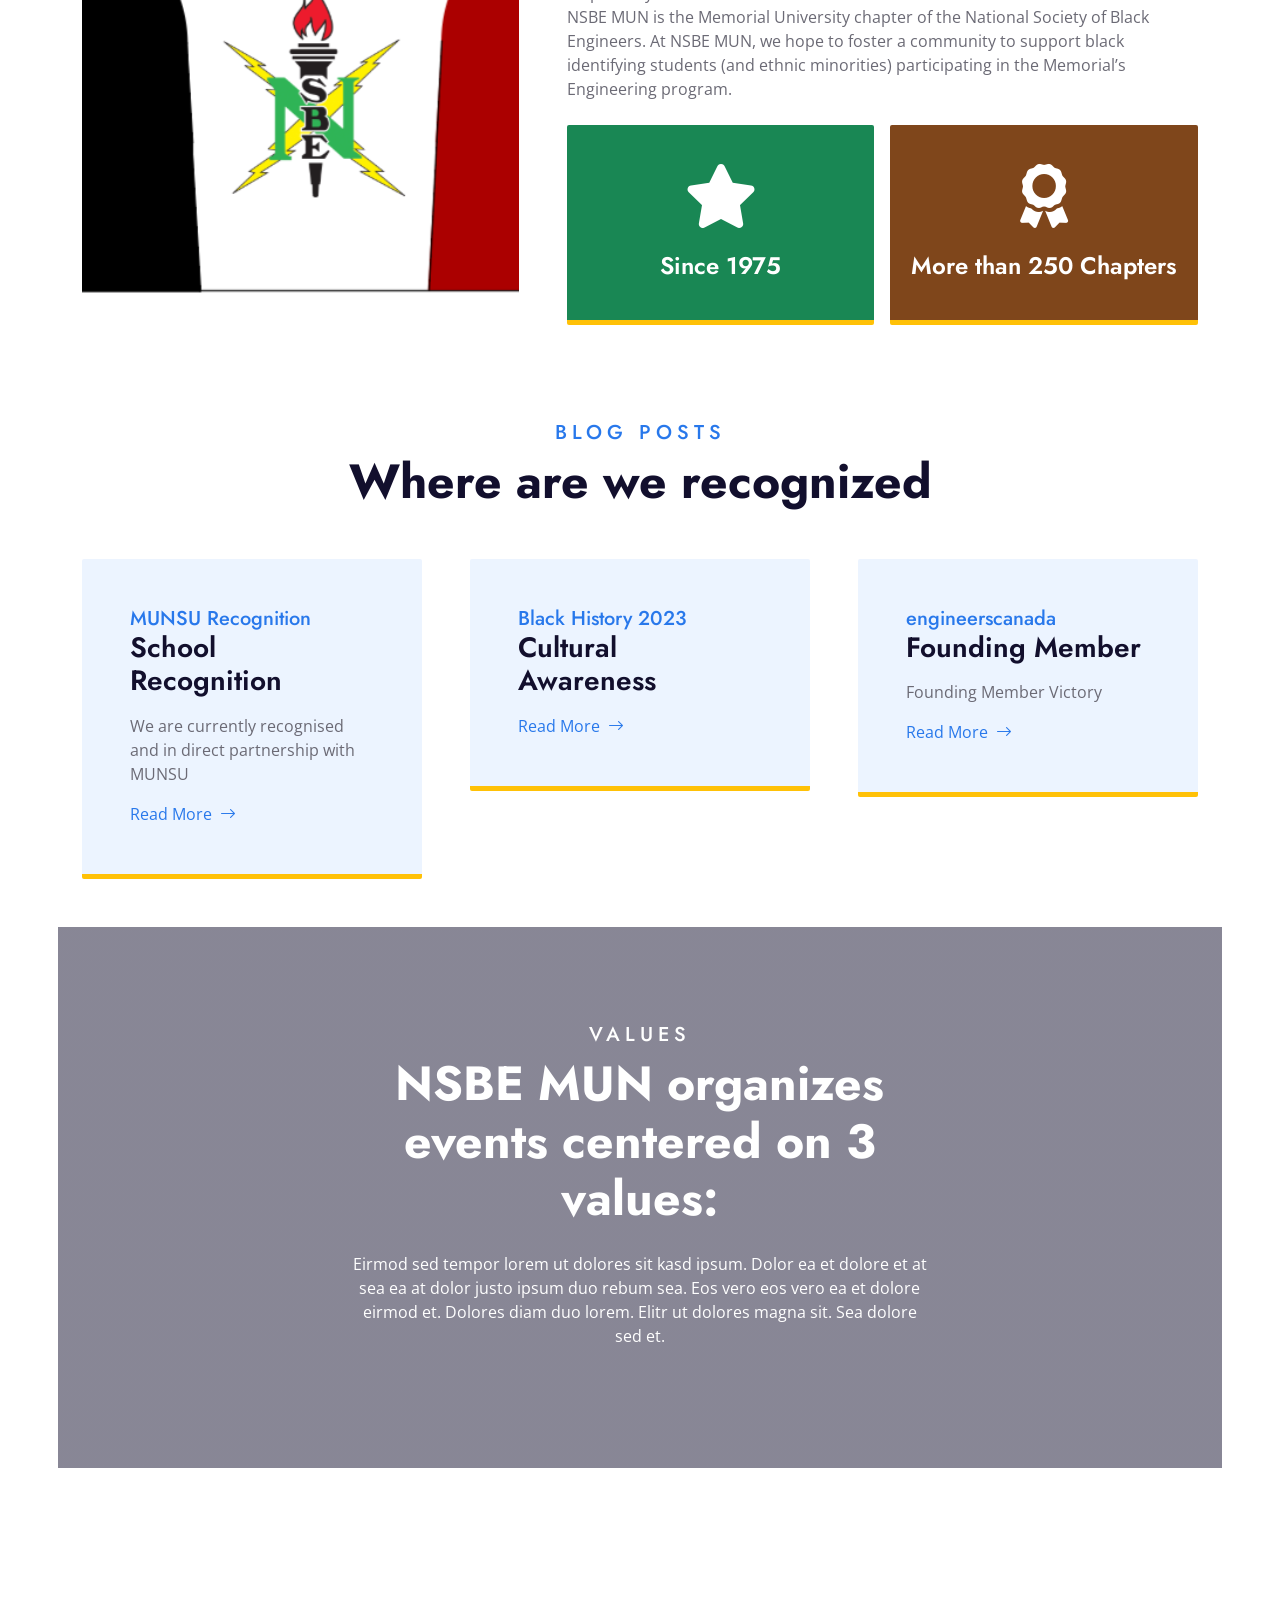
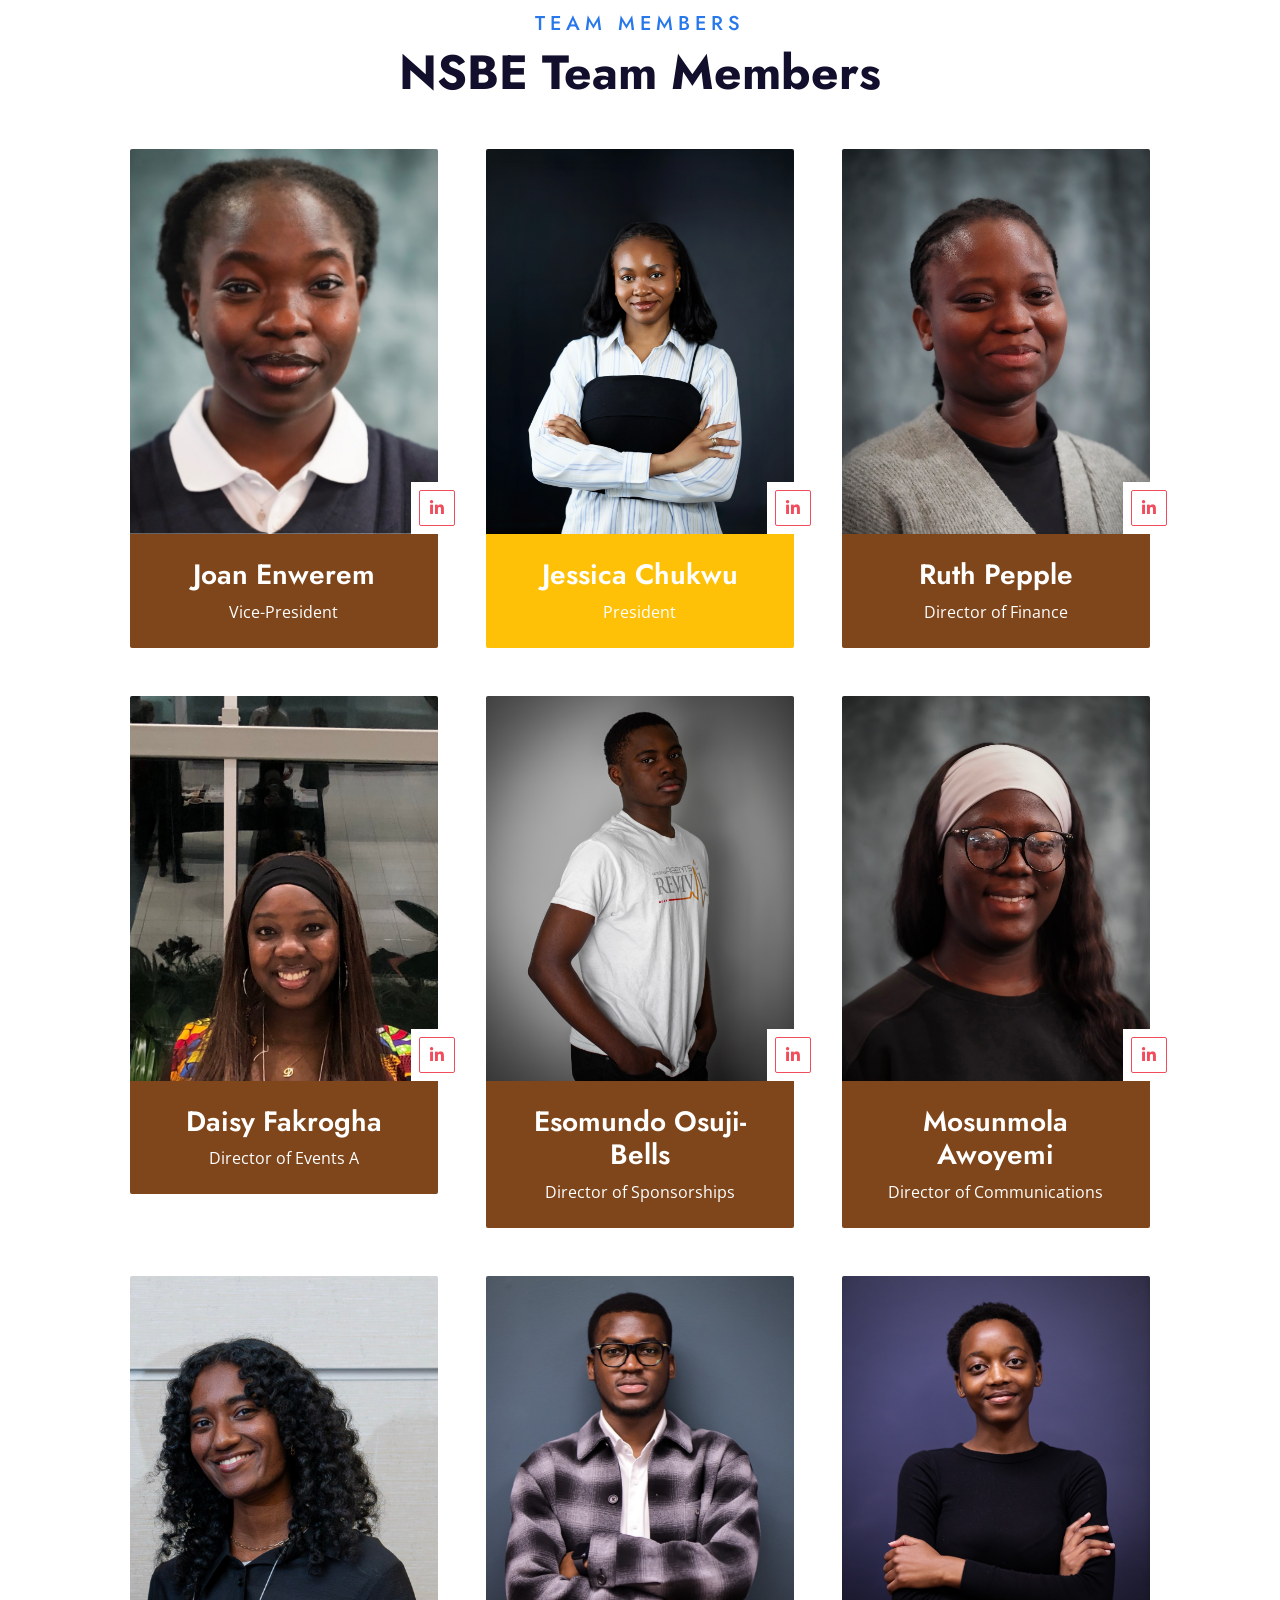
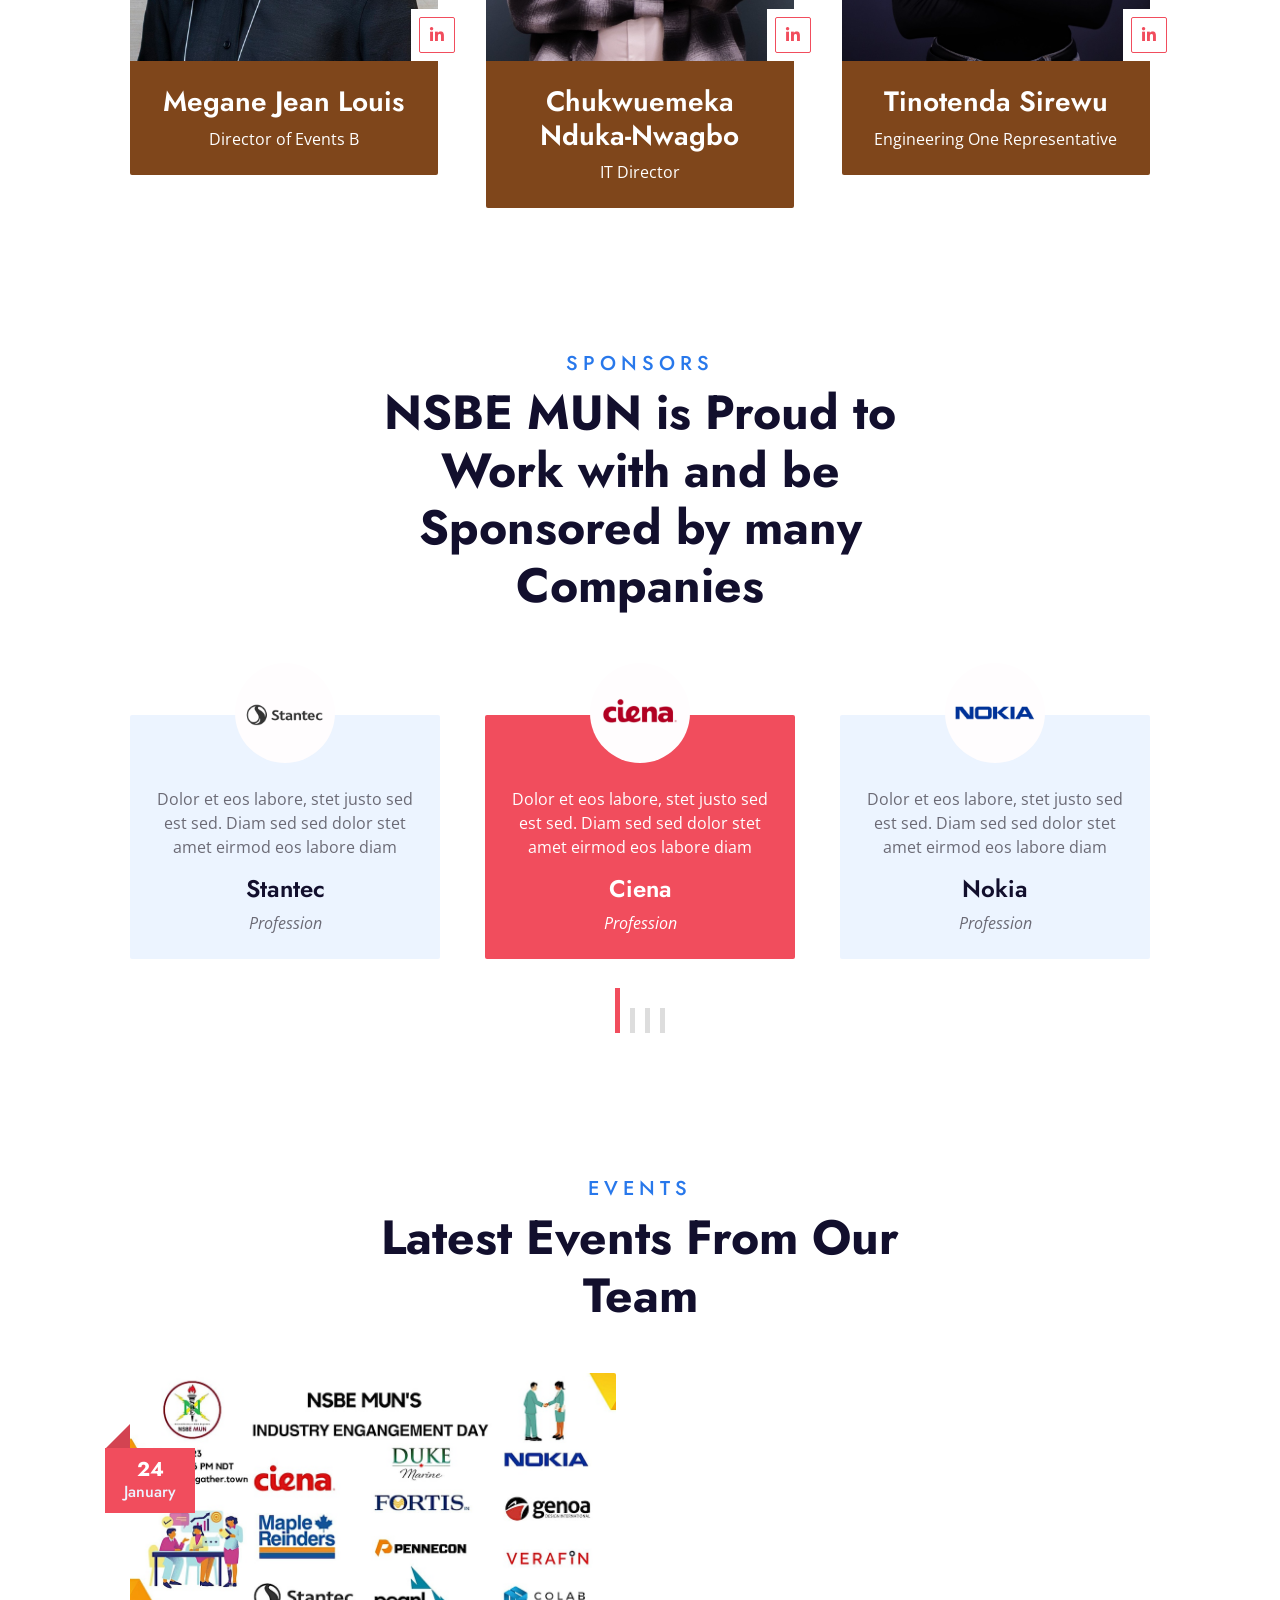
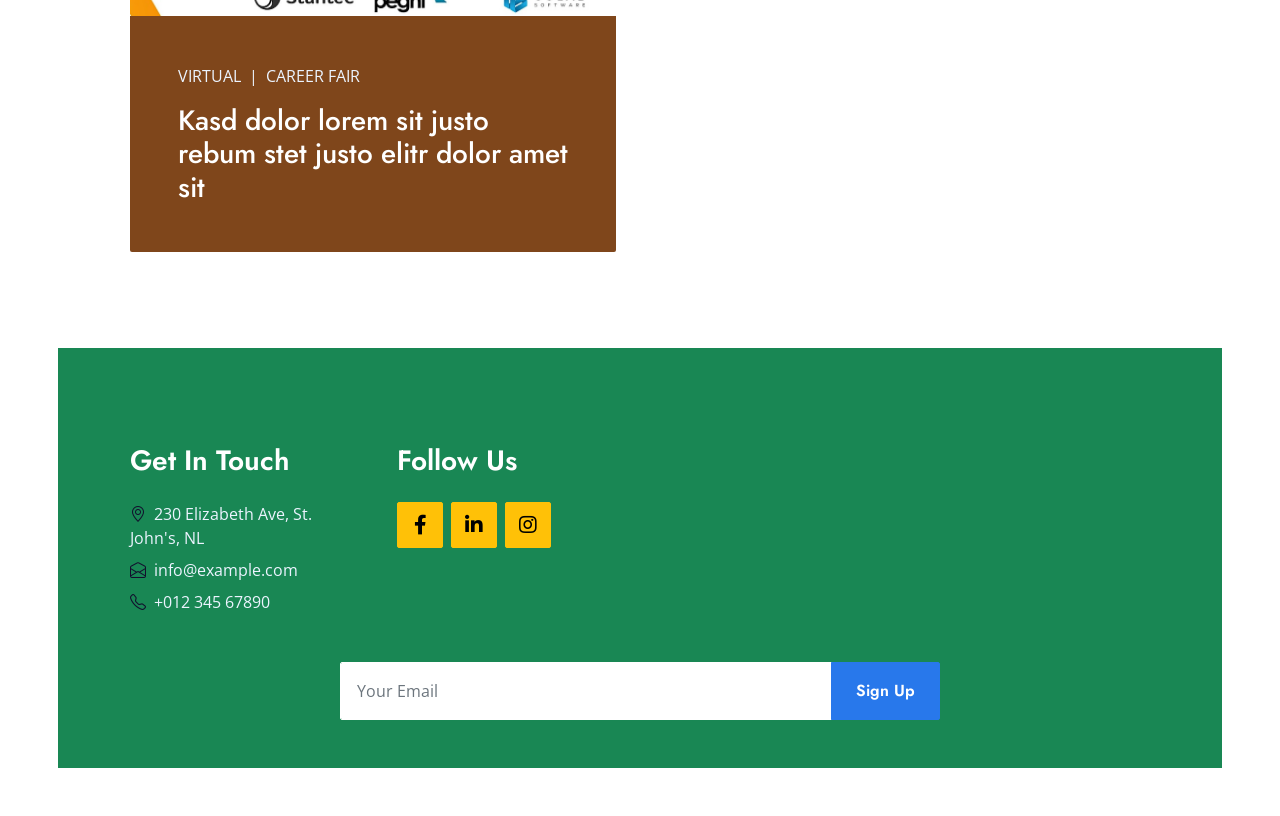
==== commit 4deb6ec1: "Standardize team photo grid and optimize images Add a .team-grid CSS rule (aspect-ratio 4/5 + object" ====
--- a/index.html
+++ b/index.html
@@ -214,29 +214,29 @@
                 <h5 class="text-primary text-uppercase" style="letter-spacing: 5px;">Team Members</h5>
                 <h1 class="display-5 mb-0">NSBE Team Members</h1>
             </div>
-            <div class="row g-5">
+            <div class="row g-5 team-grid">
                 <div class="col-lg-4 wow slideInUp" data-wow-delay="0.3s">
                     <div class="position-relative rounded-top">
+                        <img class="img-fluid rounded-top w-100" src="img/Joan's Headshot.jpg" alt="Joan Enwerem">
+                        <div class="position-absolute bottom-0 end-0 d-flex flex-column bg-white p-1" style="margin-right: -25px;">
+                            <a class="btn btn-outline-secondary btn-square m-1" href="#"><i class="fab fa-linkedin-in fw-normal"></i></a>
+                        </div>
+                    </div>
+                    <div class="bg-brown text-center rounded-bottom p-4">
+                        <h3 class="text-white">Joan Enwerem</h3>
+                        <p class="text-white m-0">Vice-President</p>
+                    </div>
+                </div>
+                <div class="col-lg-4 wow slideInUp" data-wow-delay="0.6s">
+                    <div class="position-relative rounded-top">
                         <img class="img-fluid rounded-top w-100" src="img/Jessica.jpeg" alt="Jessica Chukwu">
                         <div class="position-absolute bottom-0 end-0 d-flex flex-column bg-white p-1" style="margin-right: -25px;">
                             <a class="btn btn-outline-secondary btn-square m-1" href="#"><i class="fab fa-linkedin-in fw-normal"></i></a>
                         </div>
                     </div>
-                    <div class="bg-brown text-center rounded-bottom p-4">
+                    <div class="bg-warning text-center rounded-bottom p-4">
                         <h3 class="text-white">Jessica Chukwu</h3>
                         <p class="text-white m-0">President</p>
-                    </div>
-                </div>
-                <div class="col-lg-4 wow slideInUp" data-wow-delay="0.6s">
-                    <div class="position-relative rounded-top">
-                        <img class="img-fluid rounded-top w-100" src="img/Joan's Headshot.jpg" alt="Joan Enwerem">
-                        <div class="position-absolute bottom-0 end-0 d-flex flex-column bg-white p-1" style="margin-right: -25px;">
-                            <a class="btn btn-outline-secondary btn-square m-1" href="#"><i class="fab fa-linkedin-in fw-normal"></i></a>
-                        </div>
-                    </div>
-                    <div class="bg-warning text-center rounded-bottom p-4">
-                        <h3 class="text-white">Joan Enwerem</h3>
-                        <p class="text-white m-0">Vice-President</p>
                     </div>
                 </div>
                 <div class="col-lg-4 wow slideInUp" data-wow-delay="0.9s">
--- a/css/style.css
+++ b/css/style.css
@@ -287,4 +287,12 @@
     border: 13px solid;
     border-color: transparent #D34351 #D34351 transparent;
     z-index: -1;
+}
+
+/*** Team member photos: uniform crop across all cards ***/
+.team-grid img {
+    width: 100%;
+    aspect-ratio: 4 / 5;
+    object-fit: cover;
+    object-position: center top;
 }
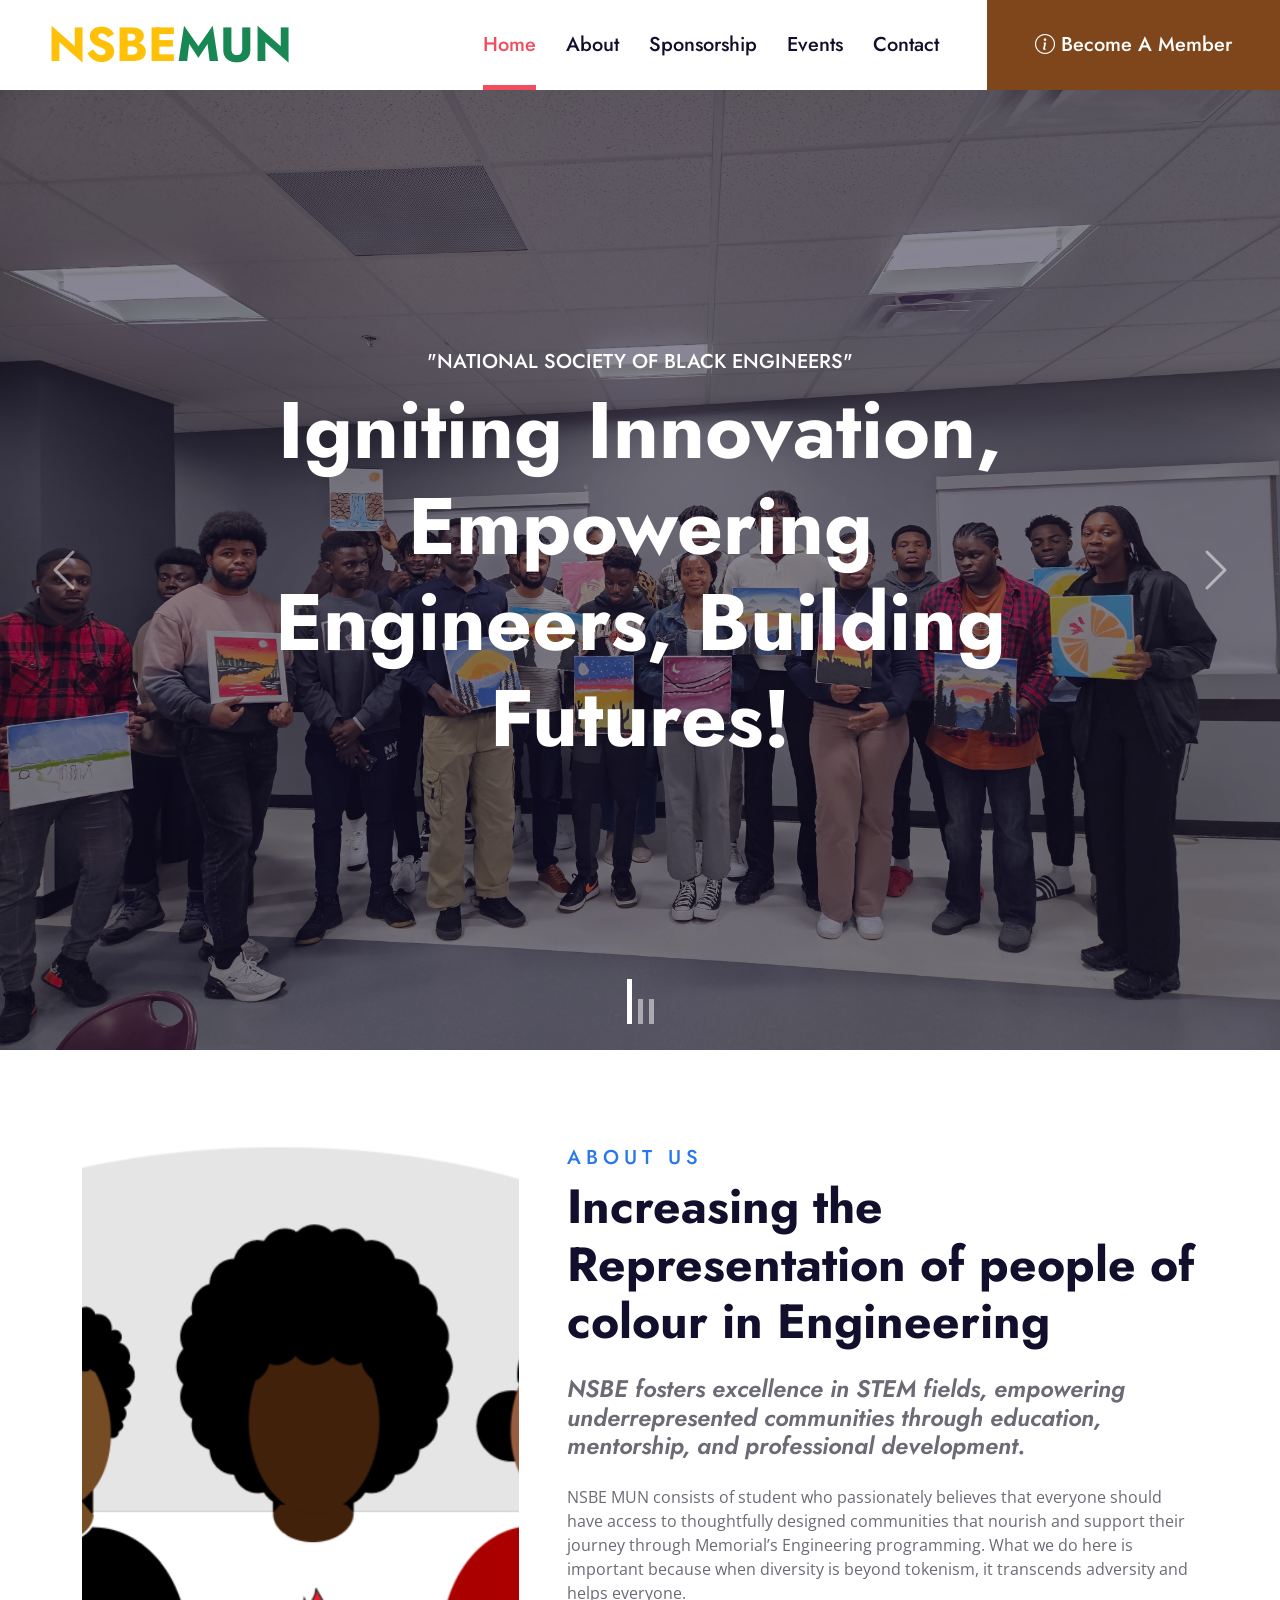
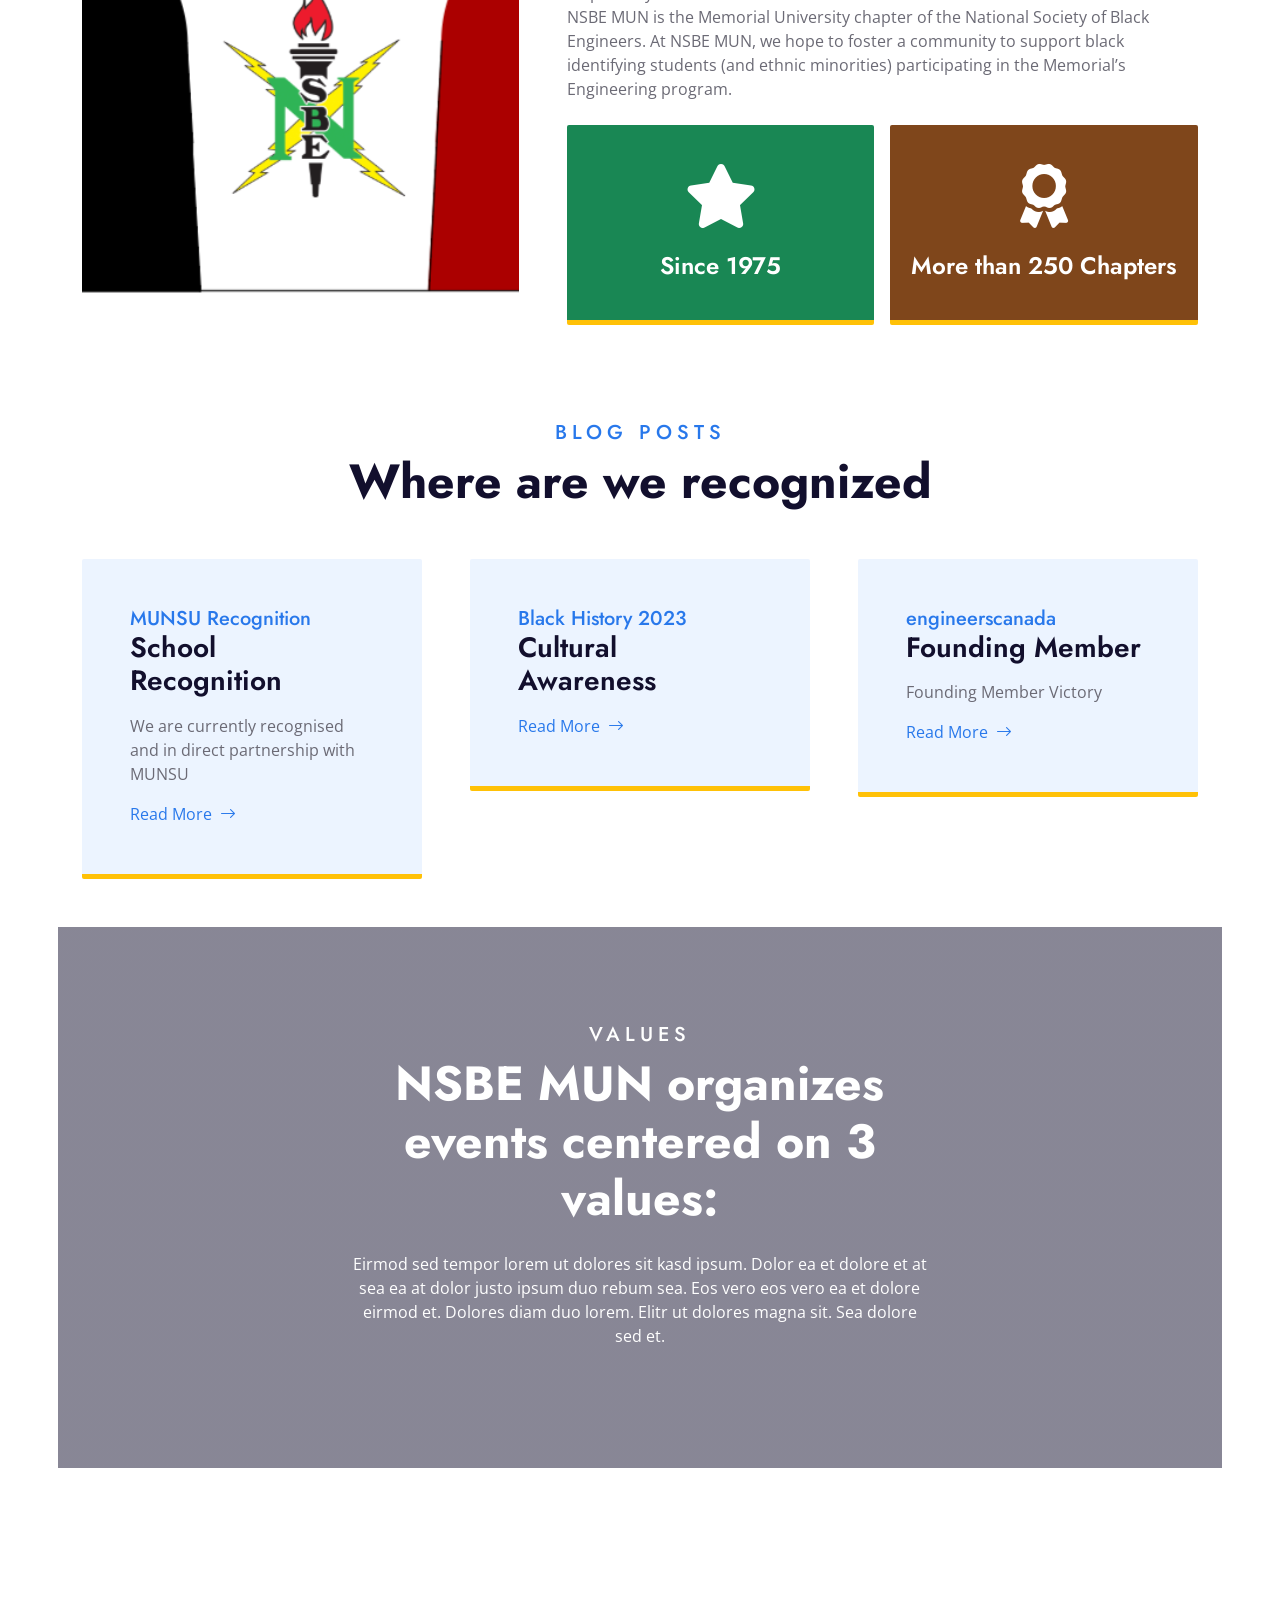
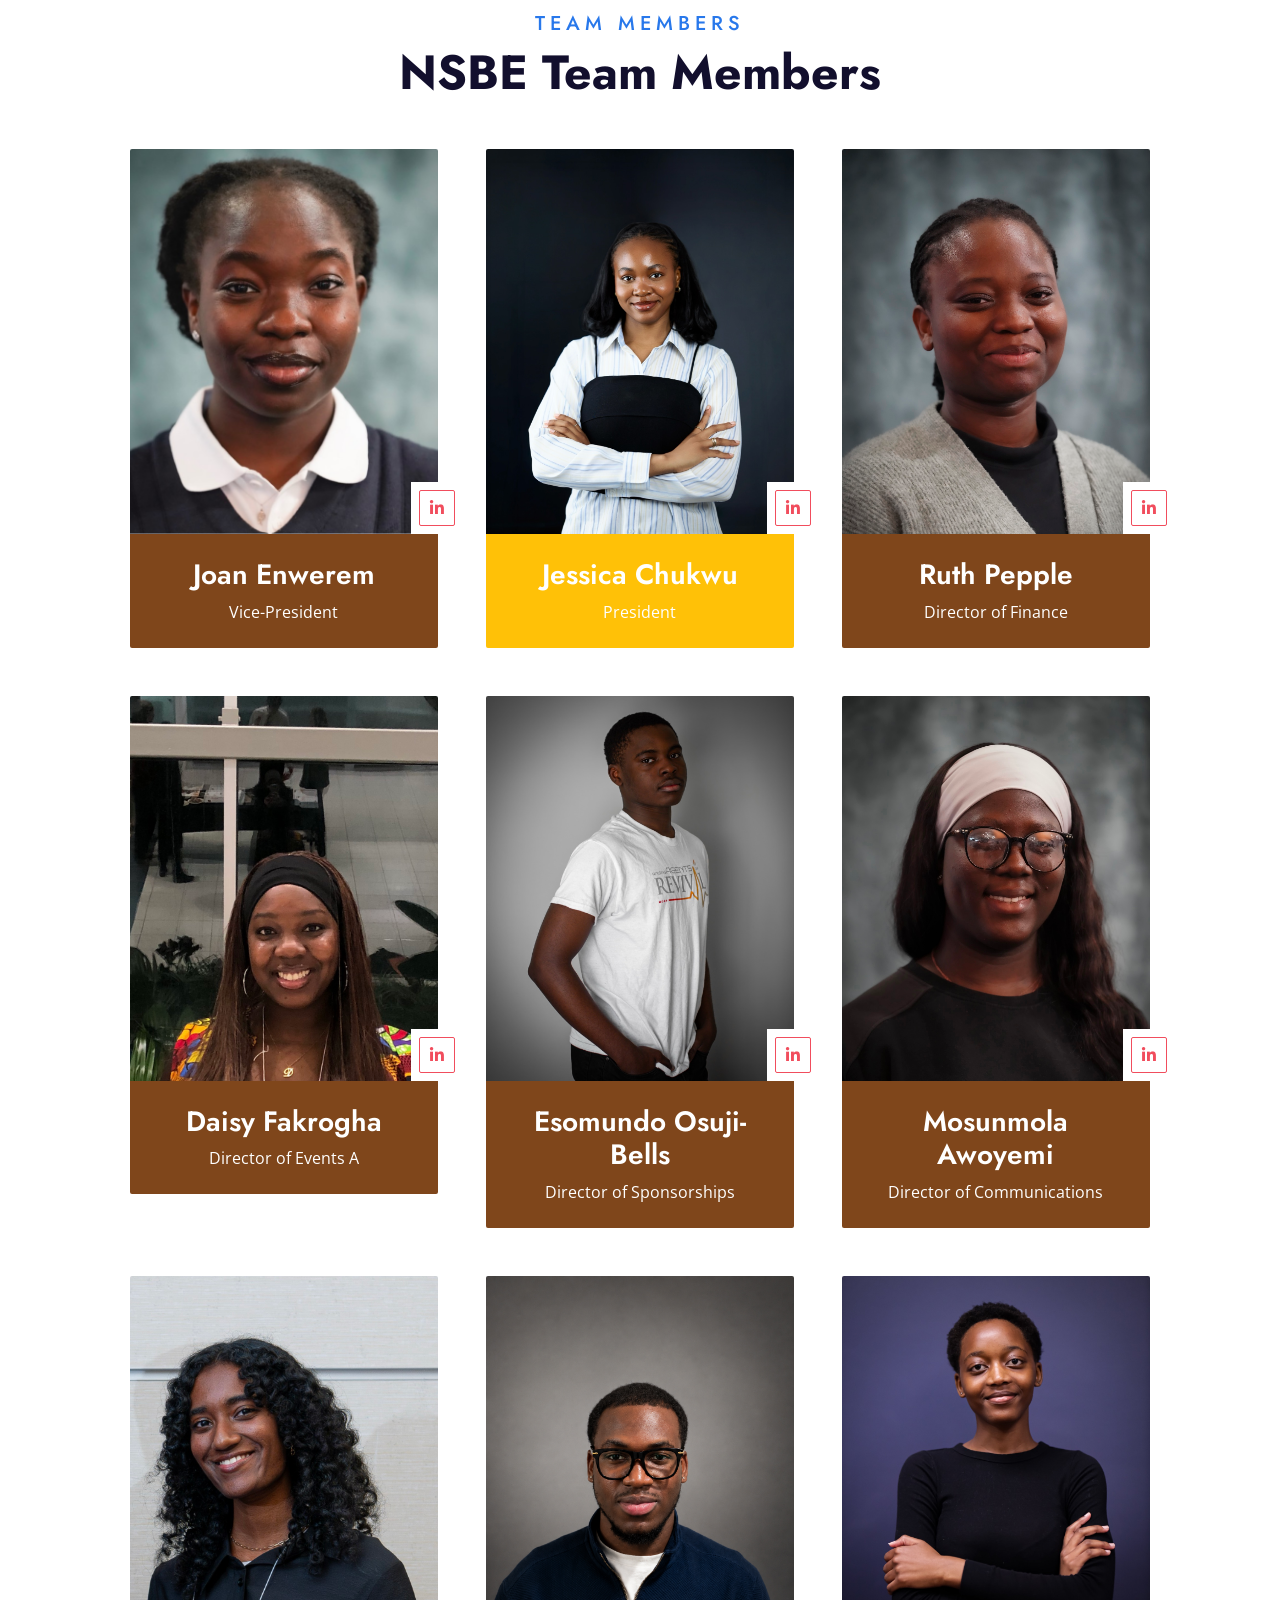
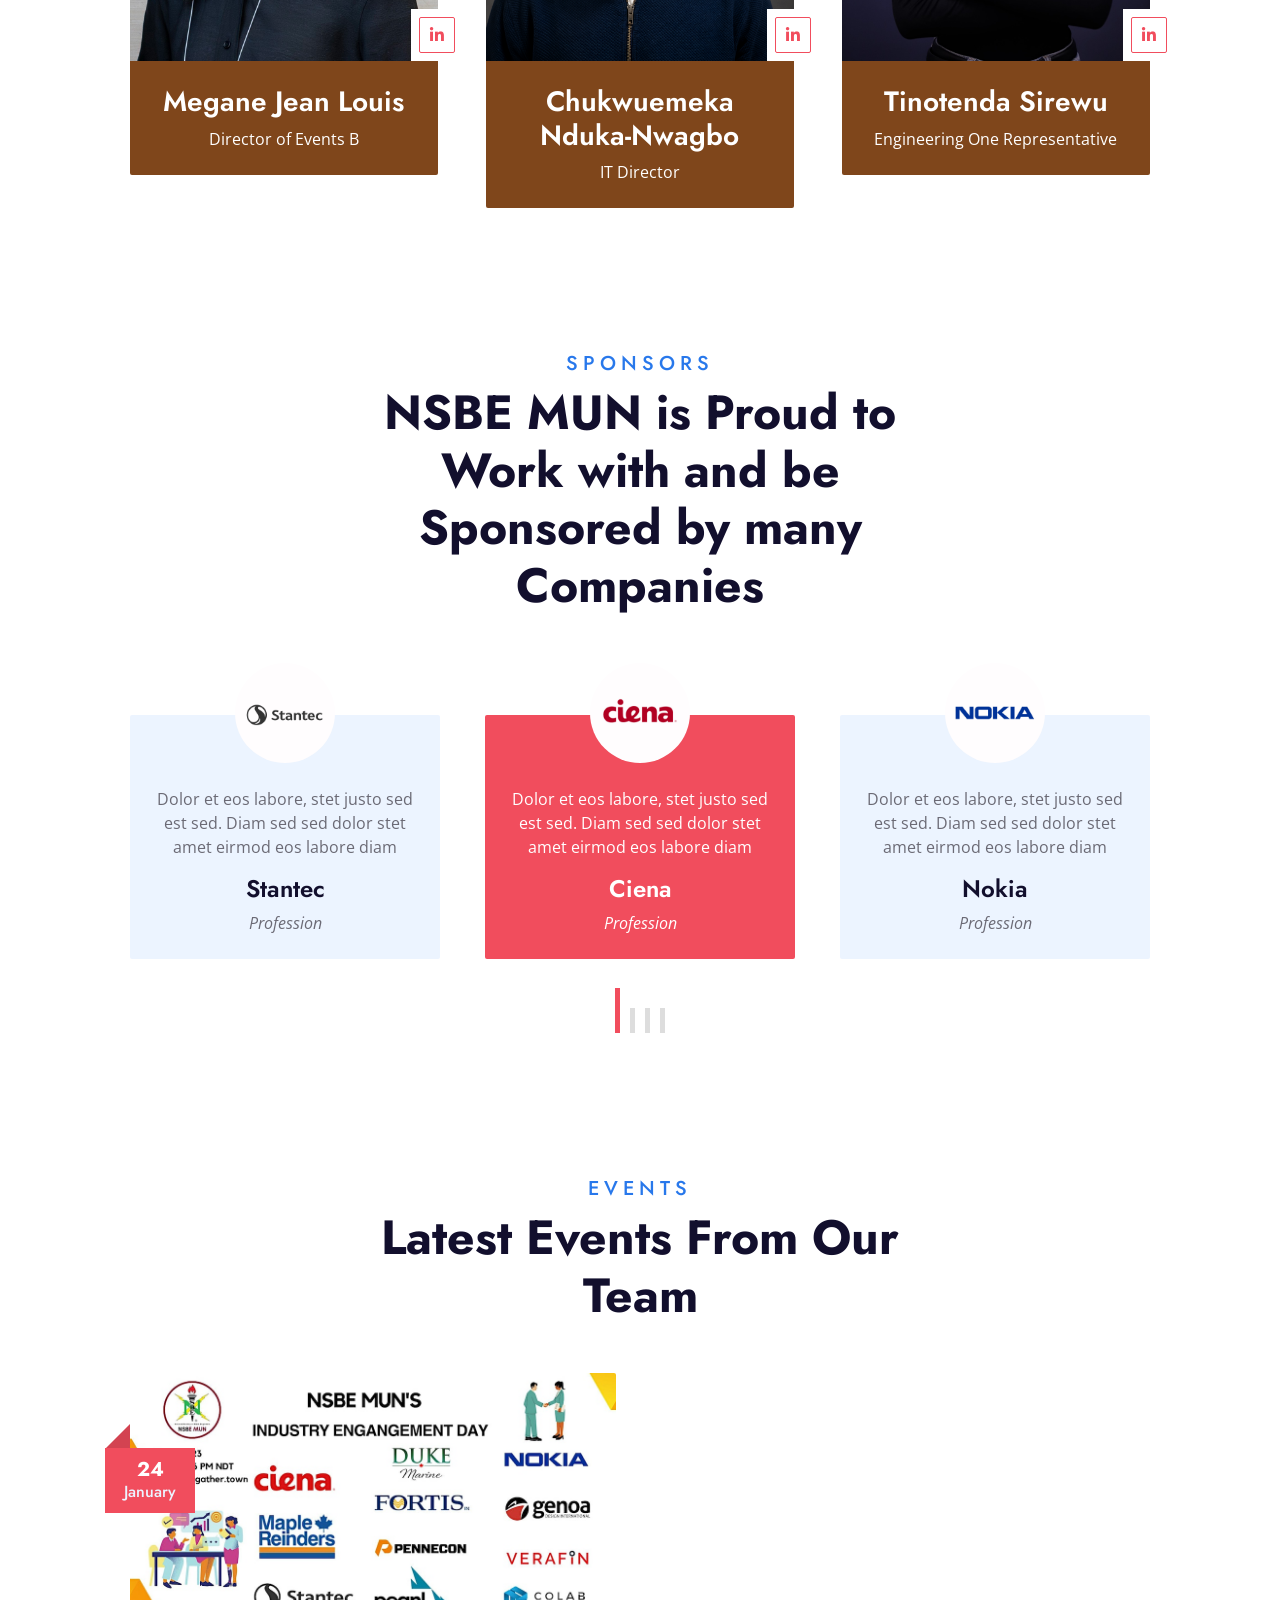
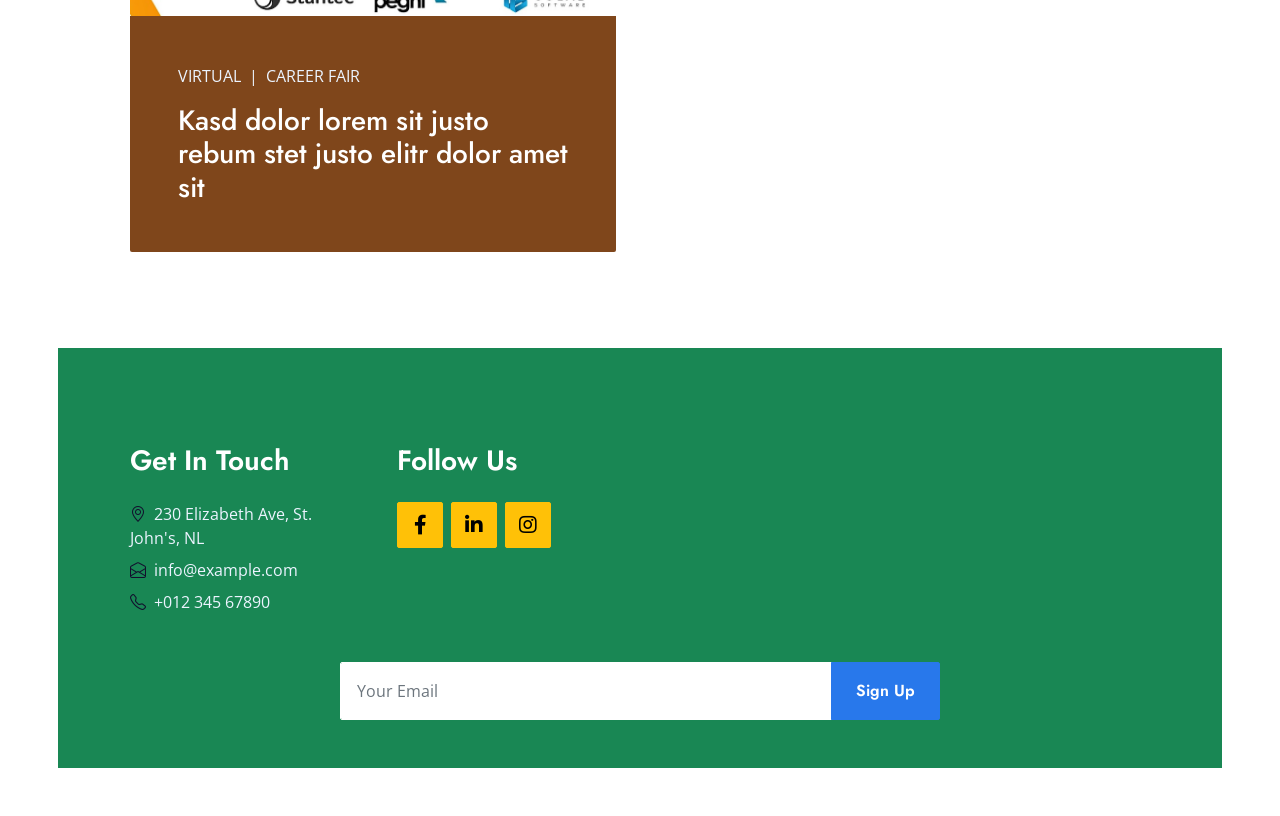
==== commit c58d3106: "Use Emeka.png for the IT Director photo Swaps the IT Director's headshot on both the homepage and th" ====
--- a/index.html
+++ b/index.html
@@ -301,7 +301,7 @@
                 </div>
                 <div class="col-lg-4 wow slideInUp" data-wow-delay="0.6s">
                     <div class="position-relative rounded-top">
-                        <img class="img-fluid rounded-top w-100" src="img/Emeka.JPG" alt="Chukwuemeka Nduka-Nwagbo">
+                        <img class="img-fluid rounded-top w-100" src="img/Emeka.png" alt="Chukwuemeka Nduka-Nwagbo">
                         <div class="position-absolute bottom-0 end-0 d-flex flex-column bg-white p-1" style="margin-right: -25px;">
                             <a class="btn btn-outline-secondary btn-square m-1" href="#"><i class="fab fa-linkedin-in fw-normal"></i></a>
                         </div>
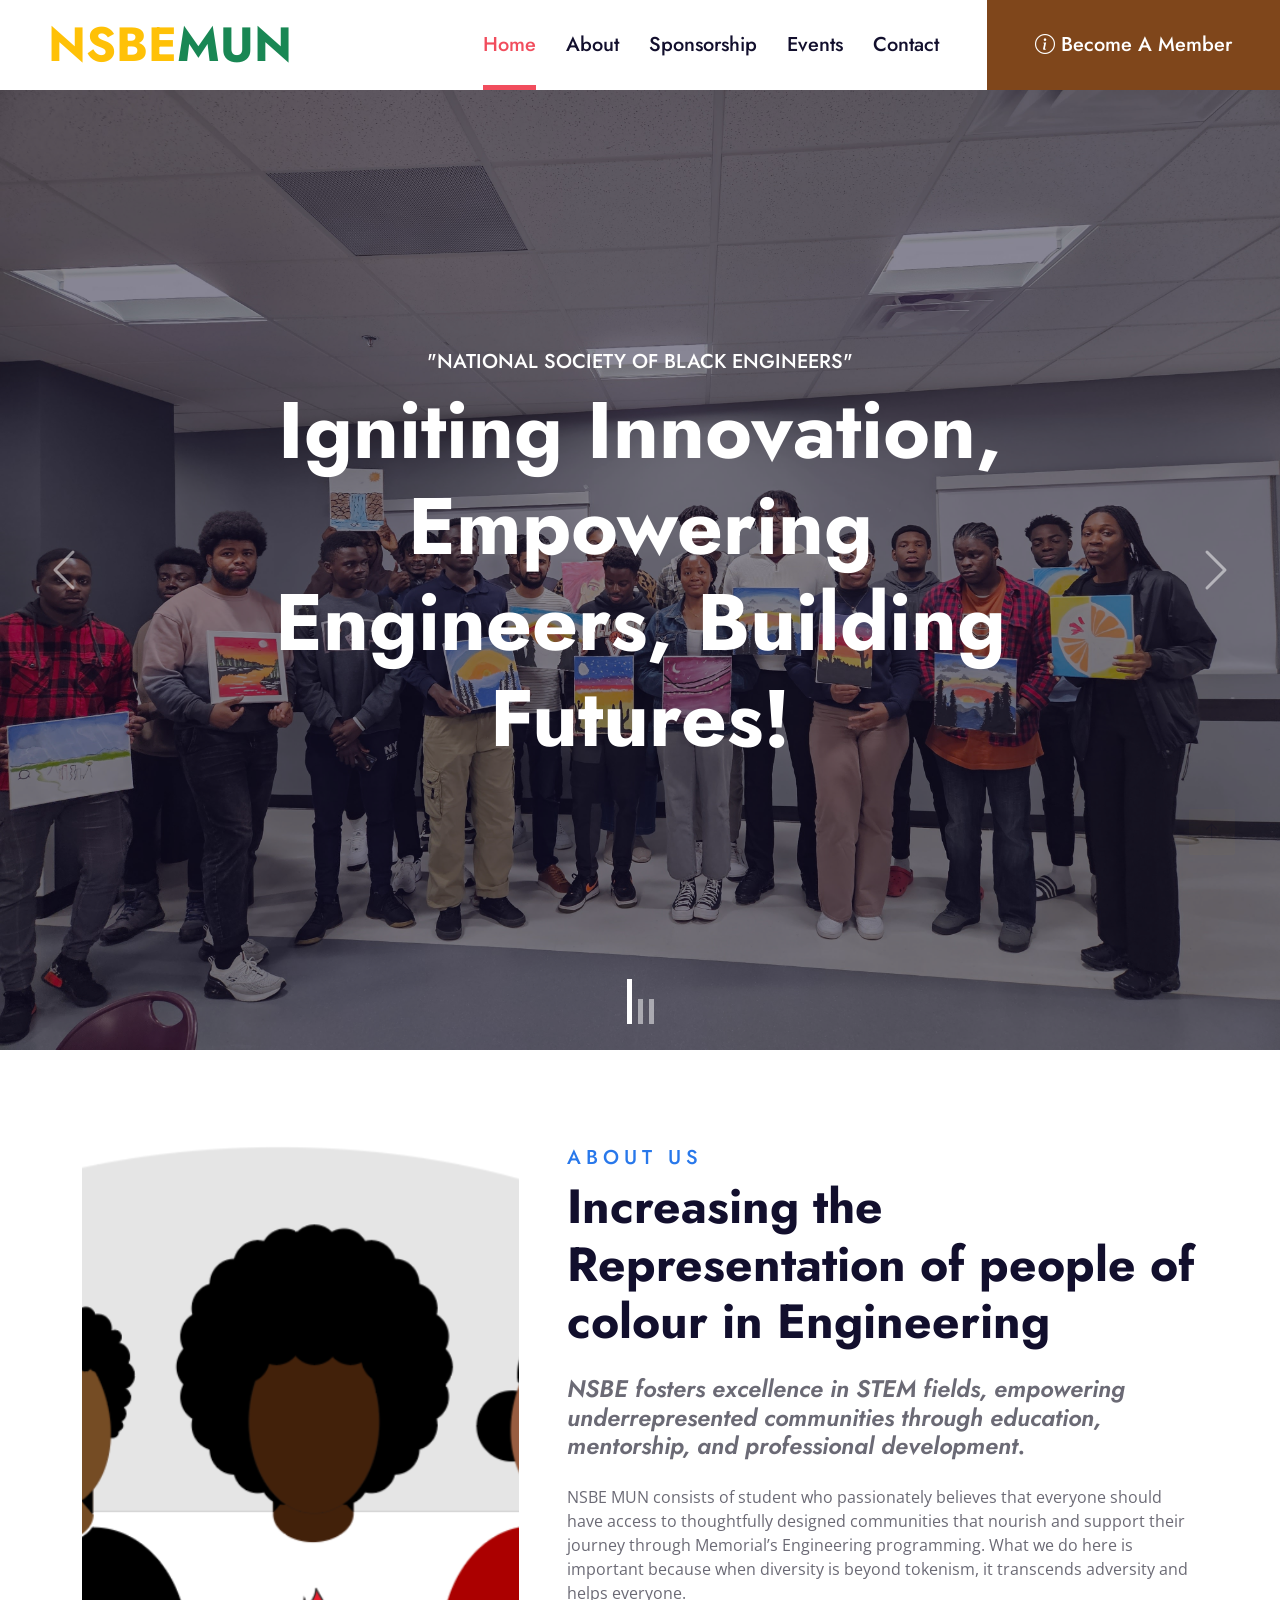
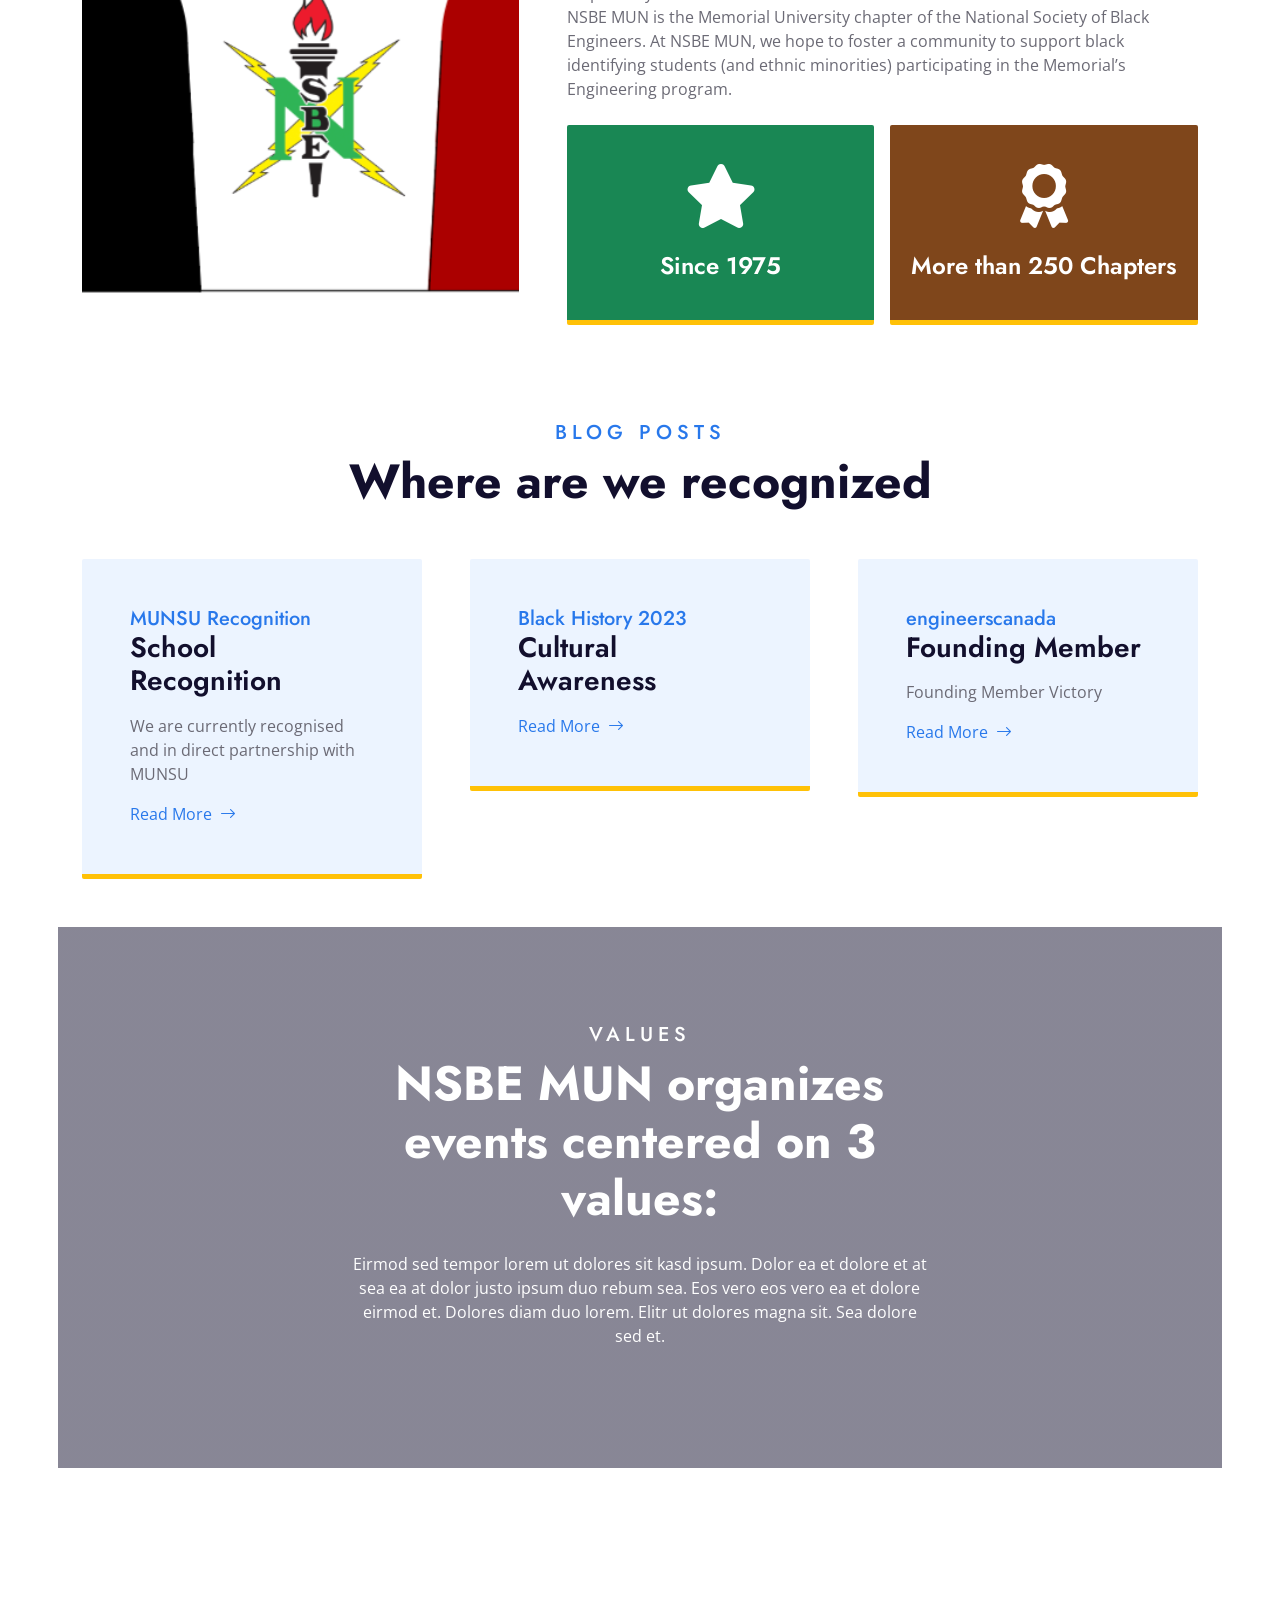
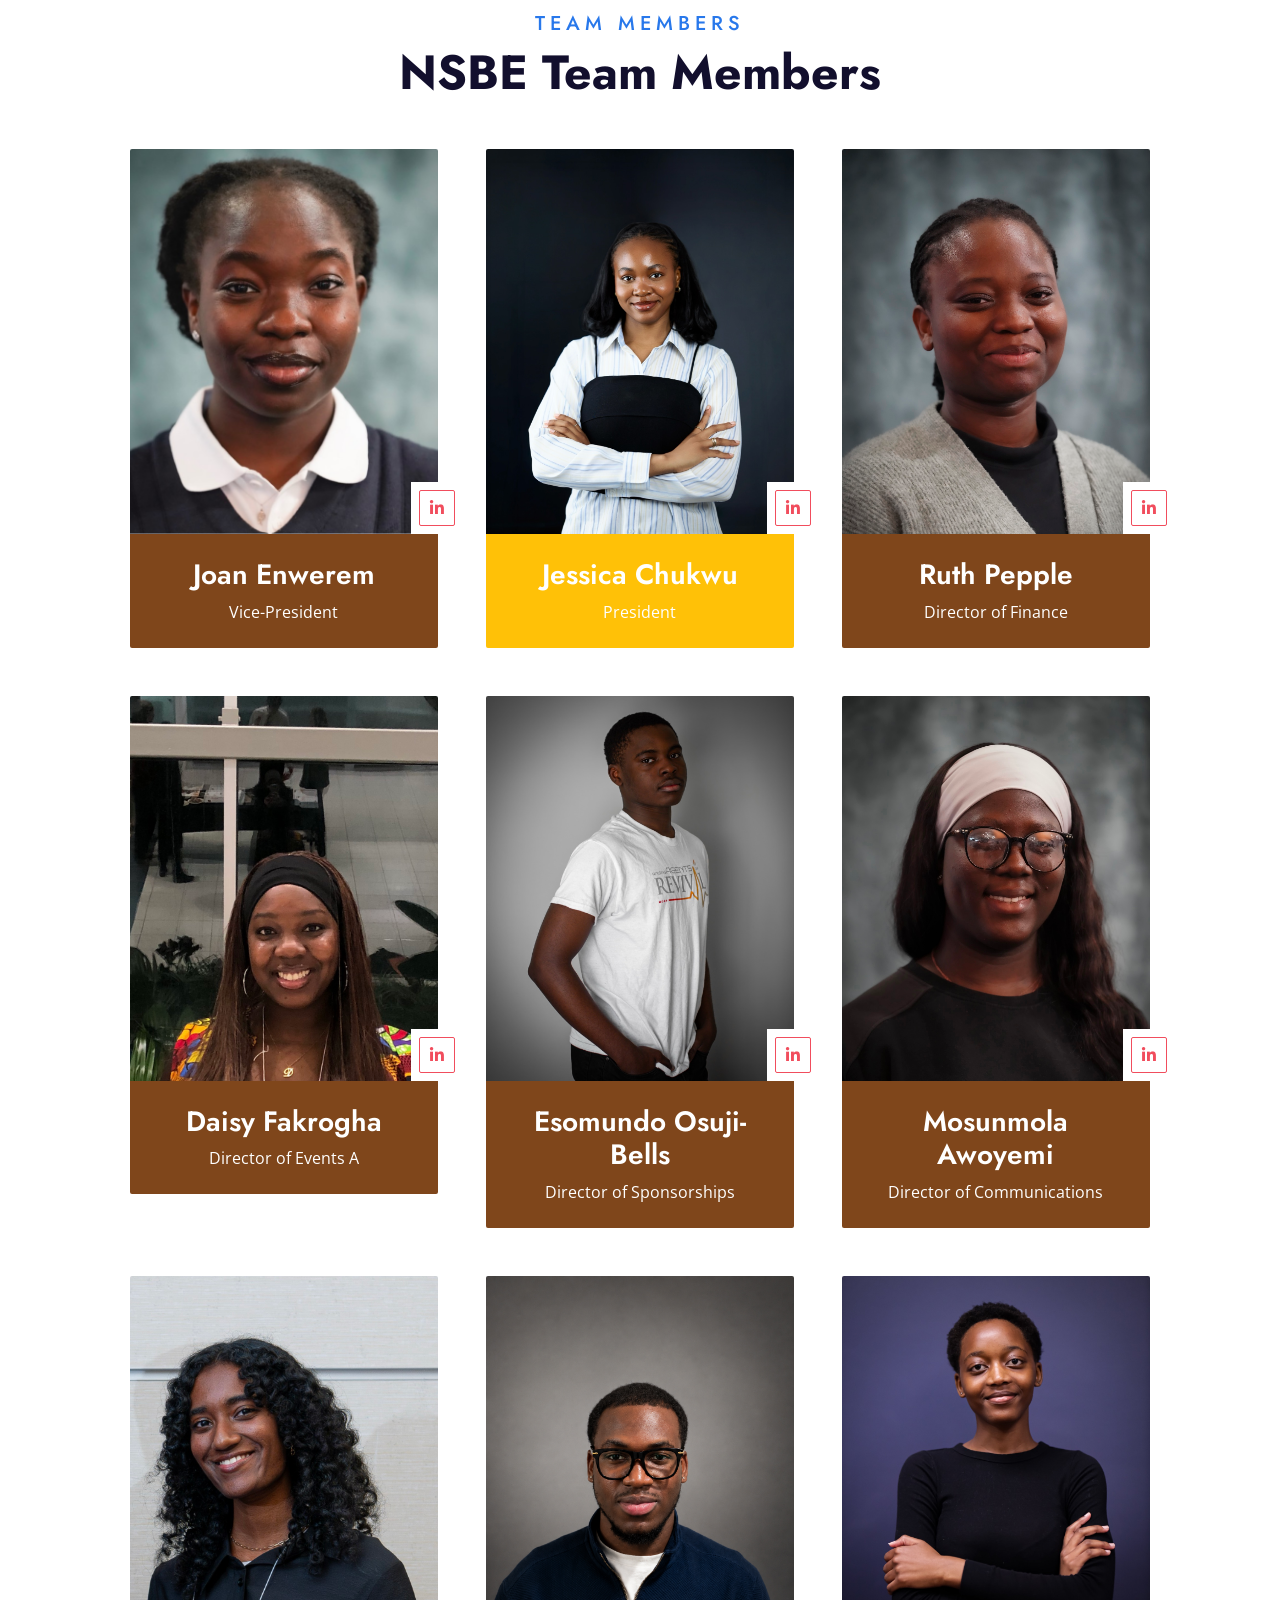
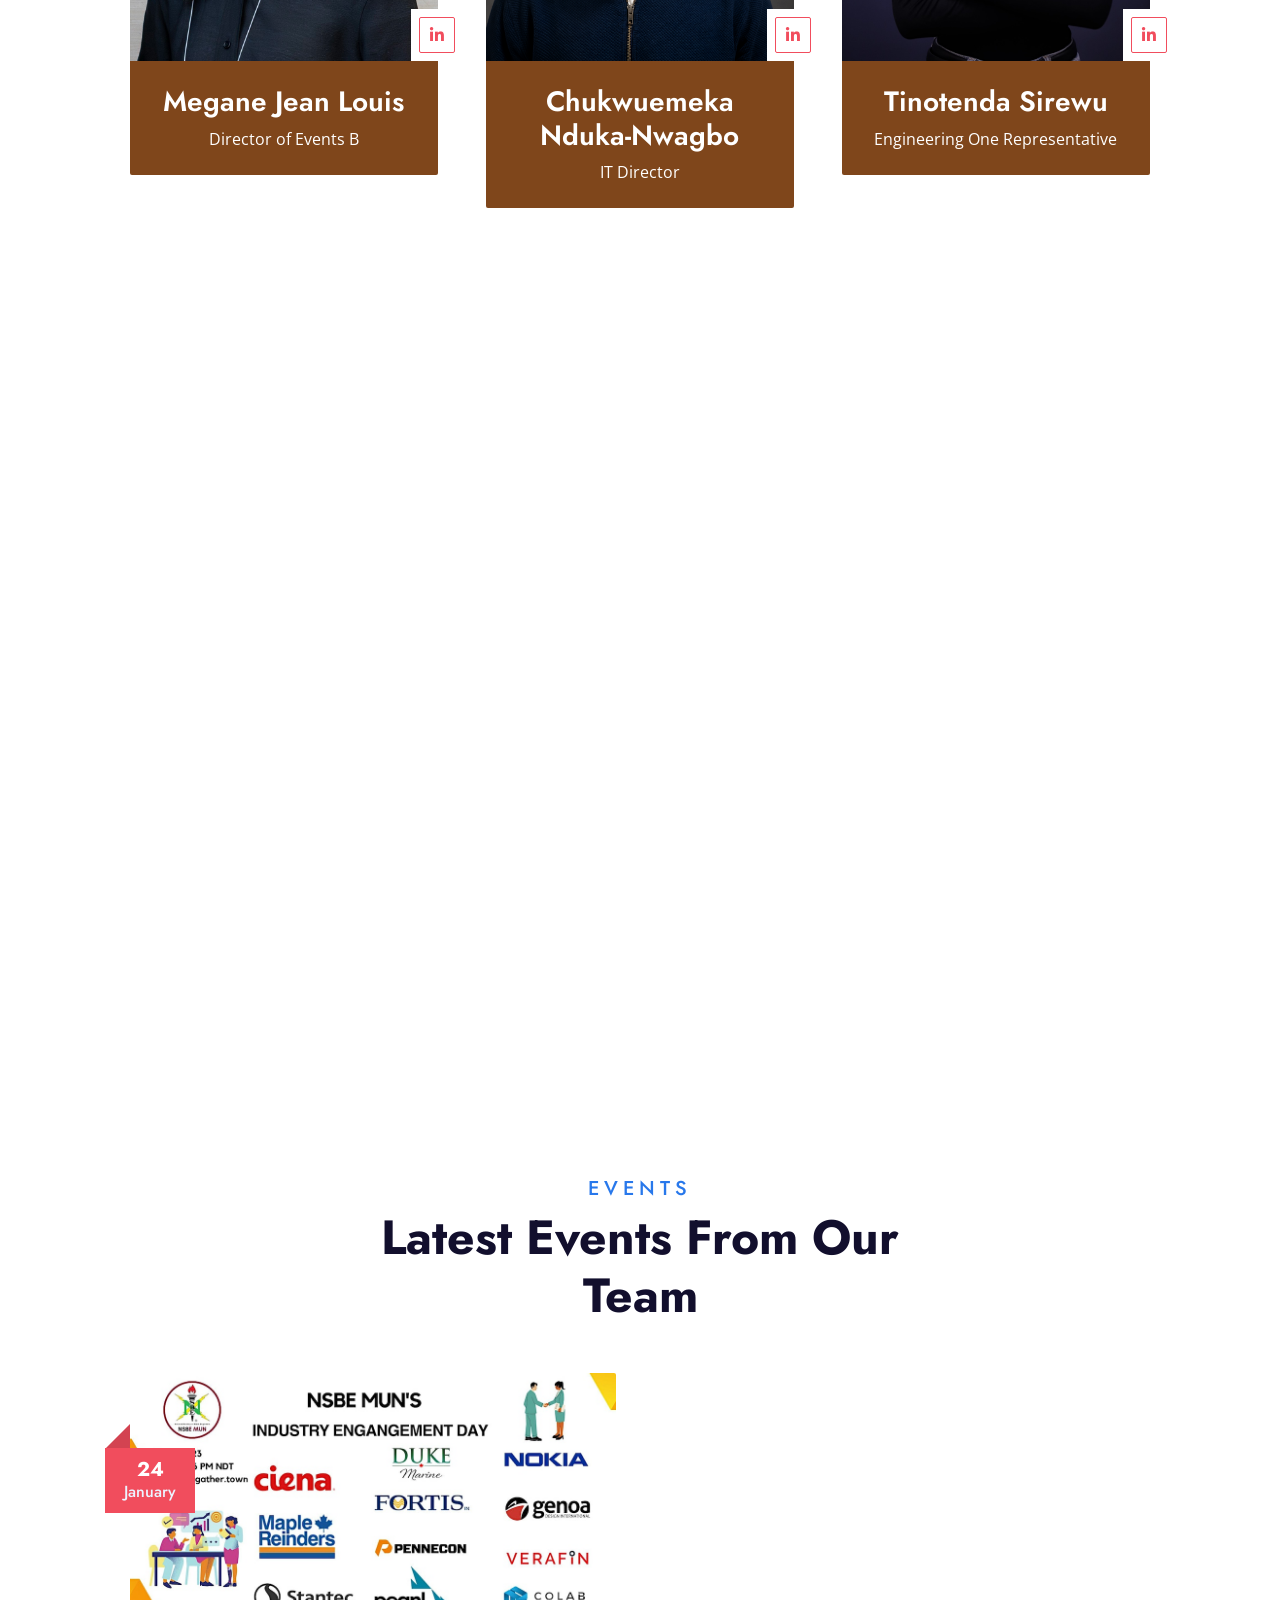
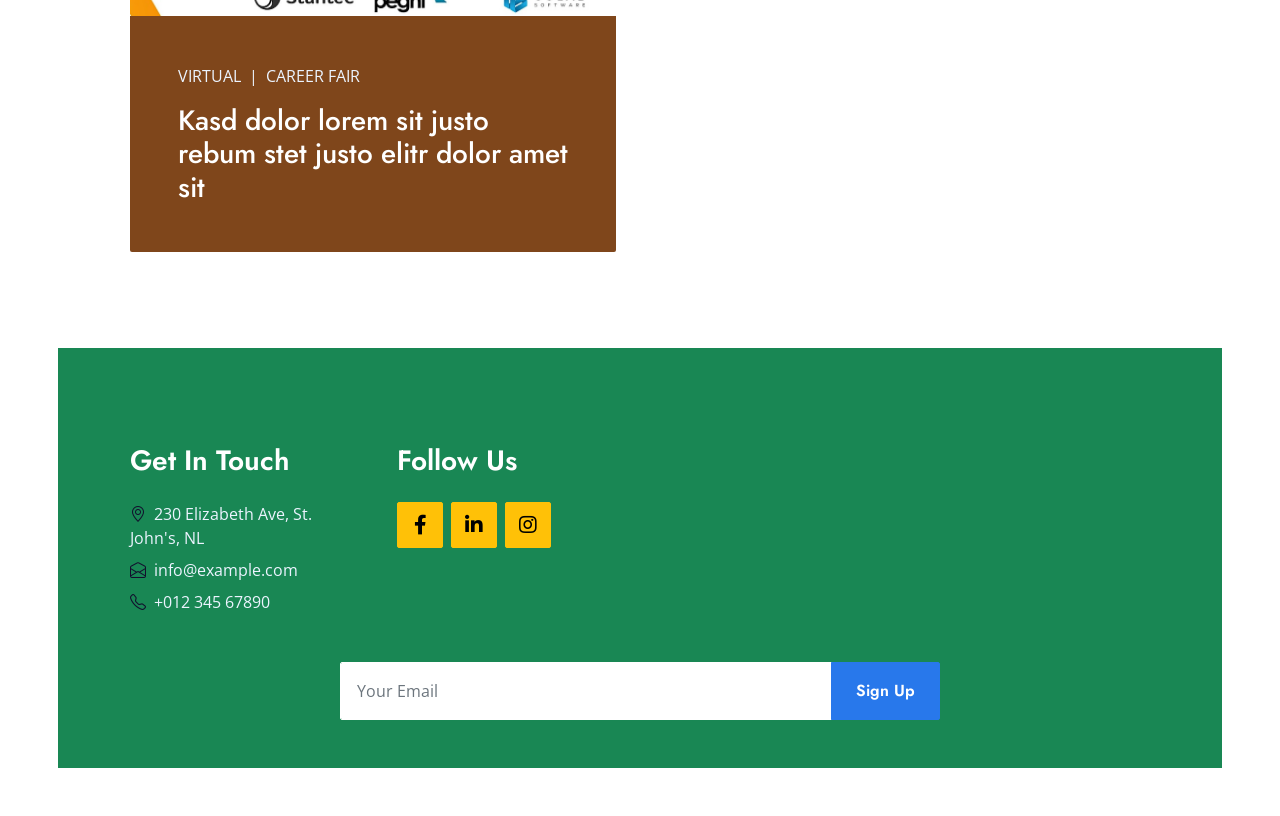
==== commit 7fd80cfd: "Replace template boilerplate in page metadata Every page shipped with the source template's placehol" ====
--- a/index.html
+++ b/index.html
@@ -3,10 +3,25 @@
 
 <head>
     <meta charset="utf-8">
-    <title>NSBE MUN</title>
+    <title>NSBE MUN | National Society of Black Engineers at Memorial University</title>
     <meta content="width=device-width, initial-scale=1.0" name="viewport">
-    <meta content="Free HTML Templates" name="keywords">
-    <meta content="Free HTML Templates" name="description">
+    <meta name="description" content="The Memorial University chapter of the National Society of Black Engineers. We support Black engineering students through mentorship, professional development, and community.">
+    <link rel="canonical" href="https://nsbe-mun.ca/">
+
+    <!-- Link previews (Discord, Slack, iMessage, WhatsApp, LinkedIn) -->
+    <meta property="og:type" content="website">
+    <meta property="og:site_name" content="NSBE MUN">
+    <meta property="og:title" content="NSBE MUN | National Society of Black Engineers at Memorial University">
+    <meta property="og:description" content="The Memorial University chapter of the National Society of Black Engineers. We support Black engineering students through mentorship, professional development, and community.">
+    <meta property="og:url" content="https://nsbe-mun.ca/">
+    <meta property="og:image" content="https://nsbe-mun.ca/img/og-preview.jpg">
+    <meta property="og:image:width" content="1200">
+    <meta property="og:image:height" content="630">
+    <meta property="og:image:alt" content="Members of NSBE MUN together at a chapter paint night, holding the canvases they painted">
+    <meta name="twitter:card" content="summary_large_image">
+    <meta name="twitter:title" content="NSBE MUN | National Society of Black Engineers at Memorial University">
+    <meta name="twitter:description" content="The Memorial University chapter of the National Society of Black Engineers. We support Black engineering students through mentorship, professional development, and community.">
+    <meta name="twitter:image" content="https://nsbe-mun.ca/img/og-preview.jpg">
 
     <!-- Favicon -->
     <link href="img/logo.ico" rel="icon">
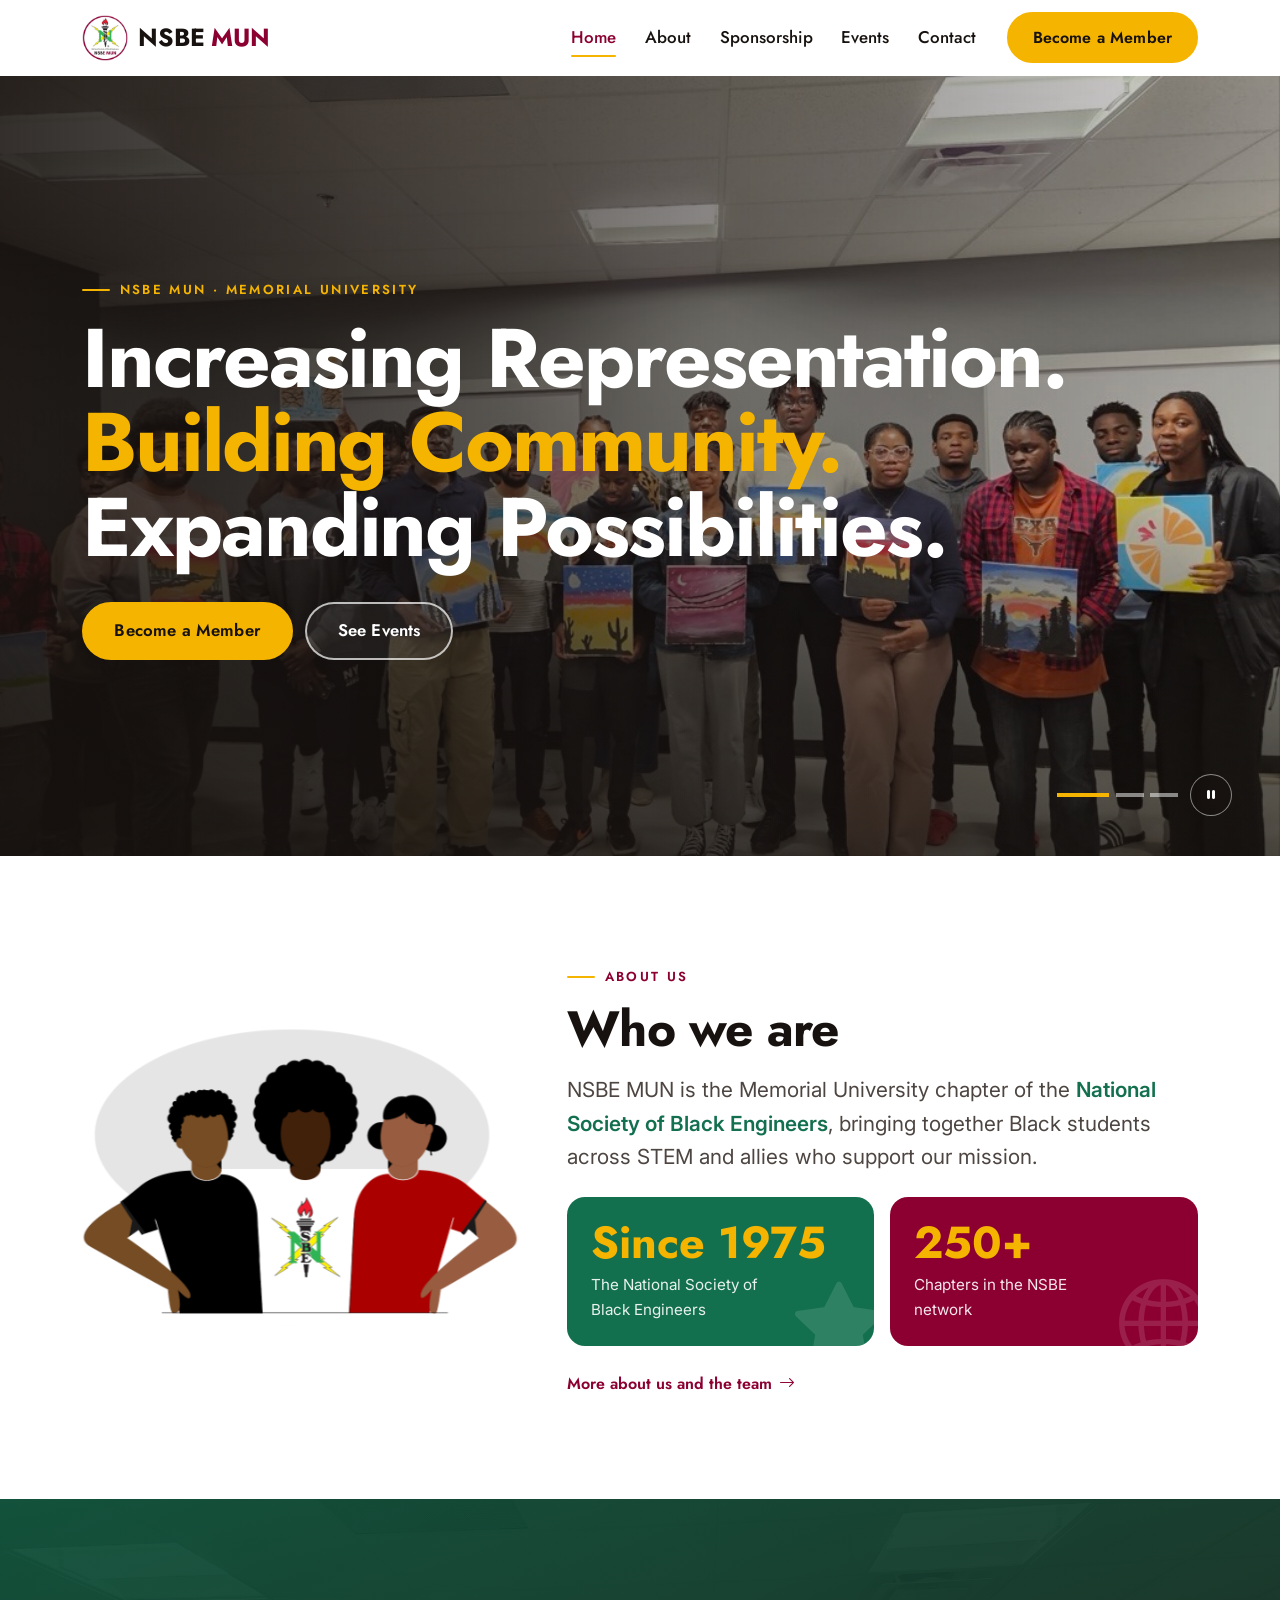
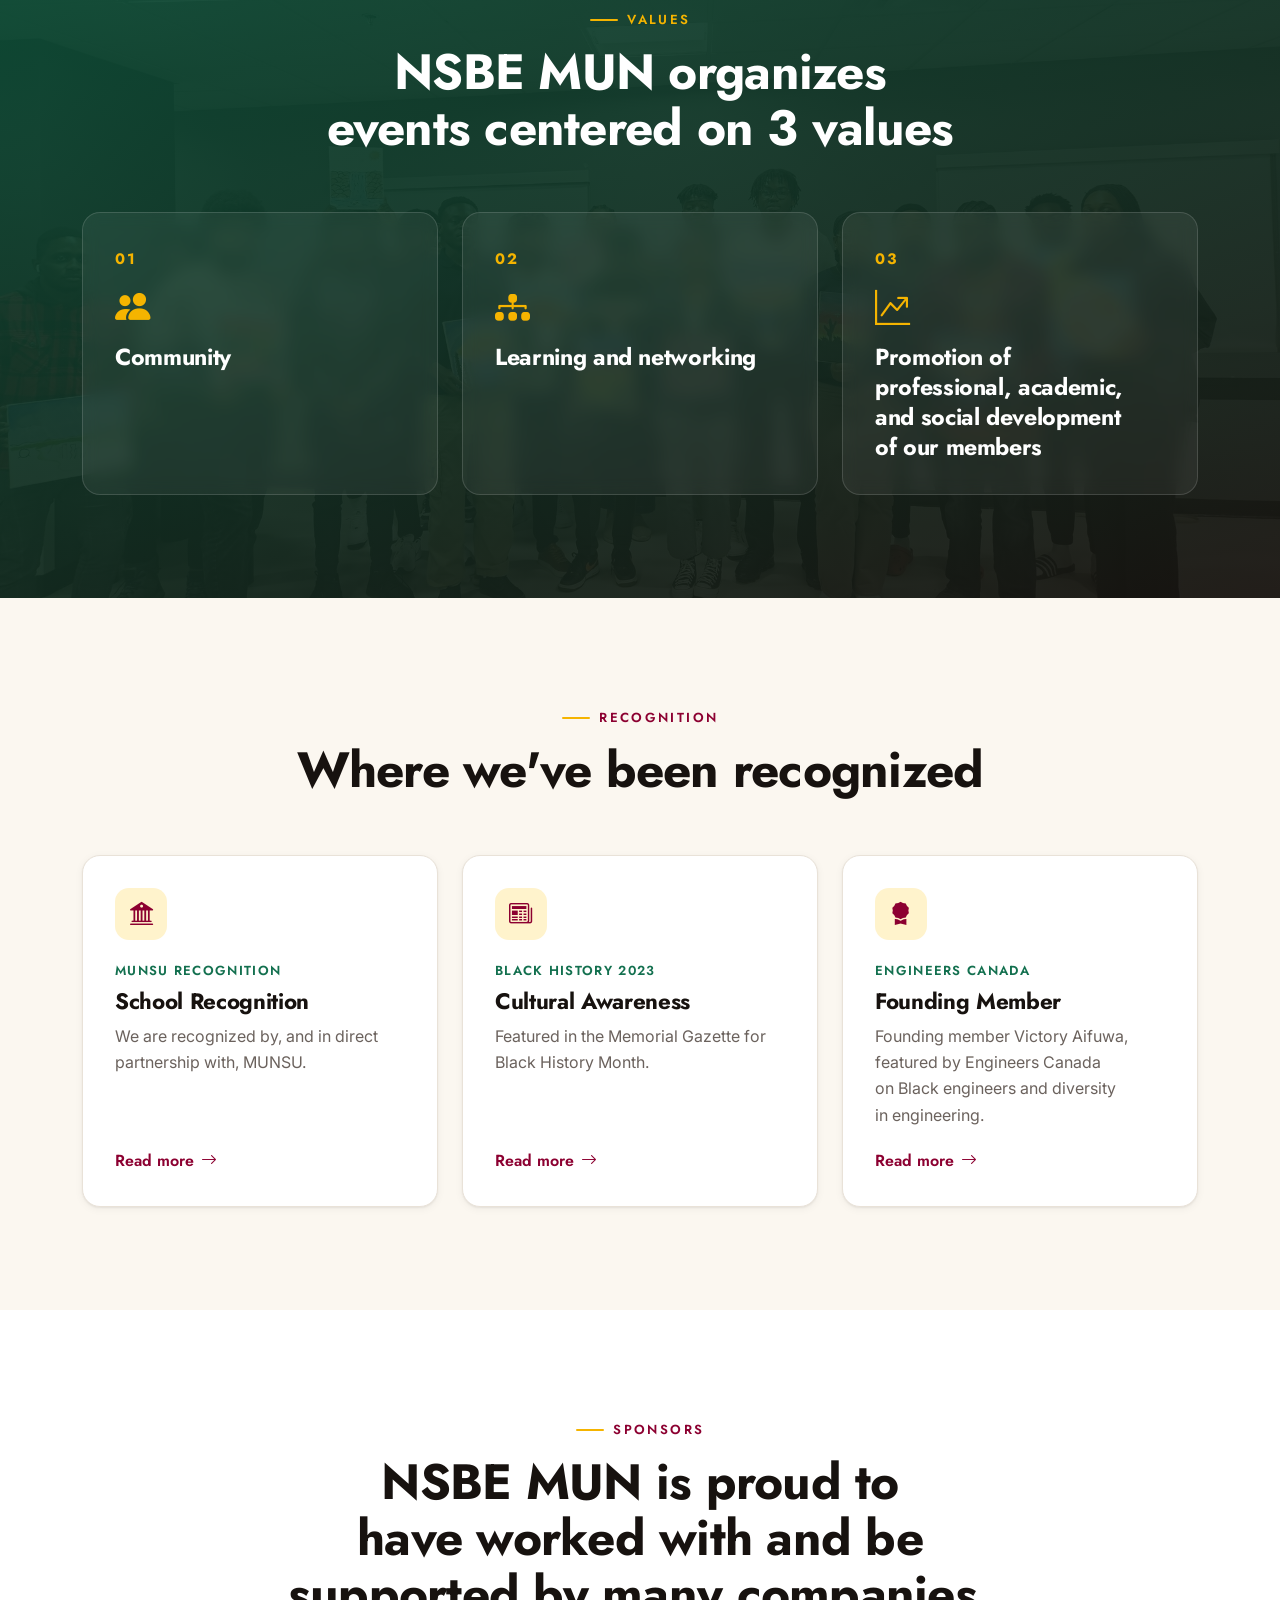
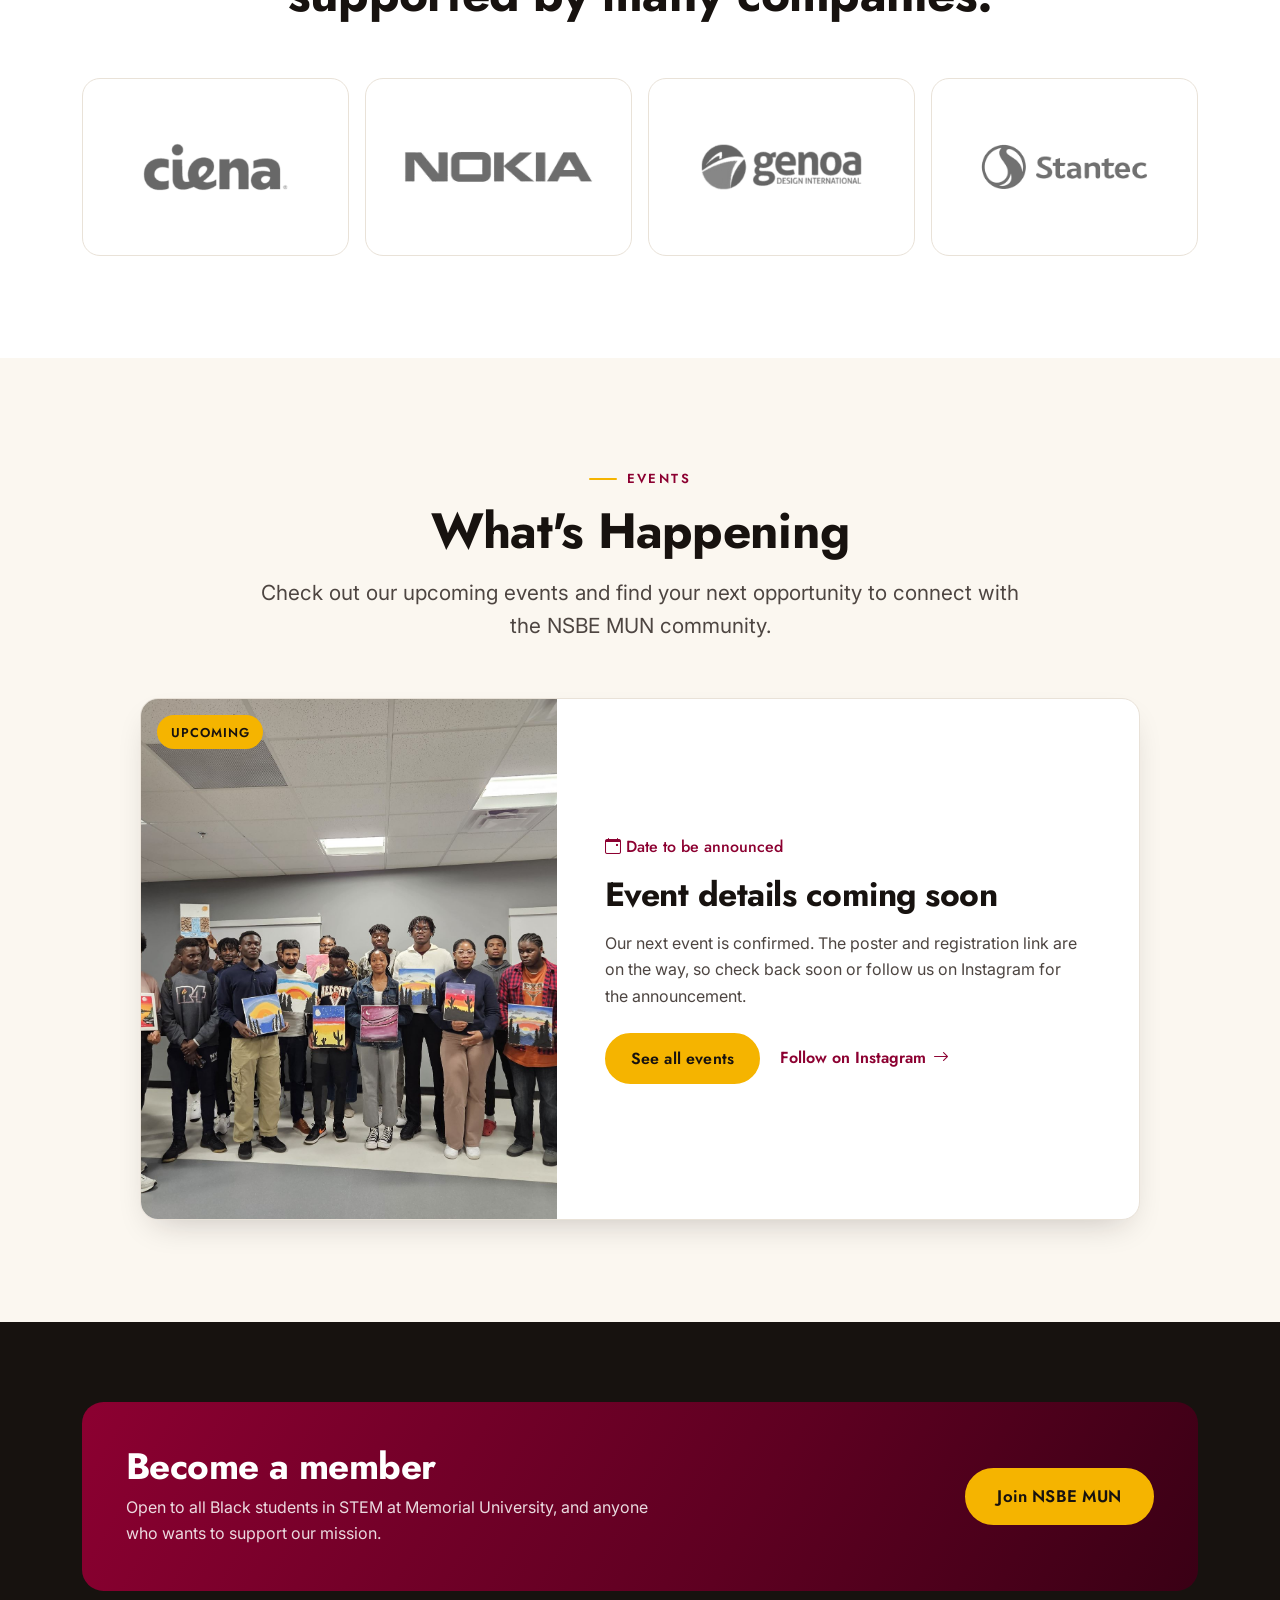
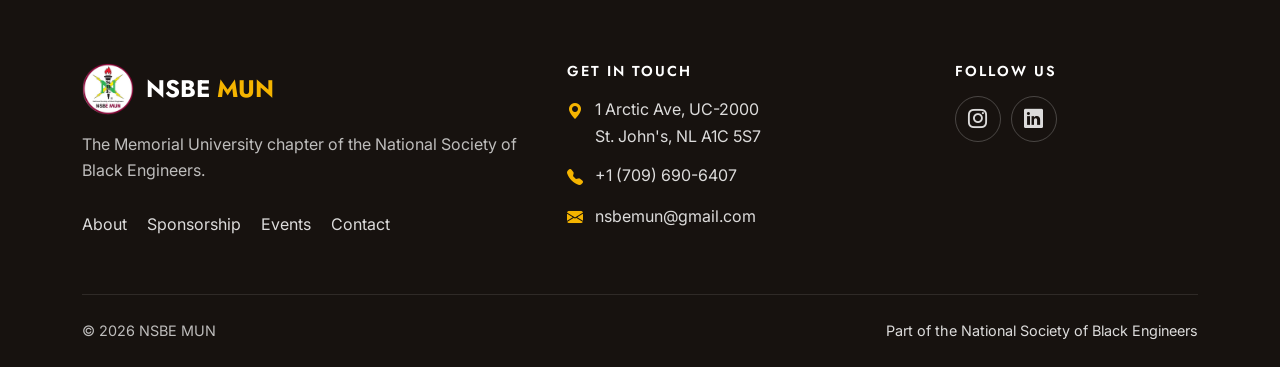
==== commit 1402825e: "Update the home page with the new chapter copy - Hero: "Increasing Representation. Building Communit" ====
--- a/index.html
+++ b/index.html
@@ -5,14 +5,14 @@
     <meta charset="utf-8">
     <title>NSBE MUN | National Society of Black Engineers at Memorial University</title>
     <meta content="width=device-width, initial-scale=1.0" name="viewport">
-    <meta name="description" content="The Memorial University chapter of the National Society of Black Engineers. We support Black engineering students through mentorship, professional development, and community.">
+    <meta name="description" content="The Memorial University chapter of the National Society of Black Engineers, bringing together Black students across STEM and allies who support our mission.">
     <link rel="canonical" href="https://nsbe-mun.ca/">
 
     <!-- Link previews (Discord, Slack, iMessage, WhatsApp, LinkedIn) -->
     <meta property="og:type" content="website">
     <meta property="og:site_name" content="NSBE MUN">
     <meta property="og:title" content="NSBE MUN | National Society of Black Engineers at Memorial University">
-    <meta property="og:description" content="The Memorial University chapter of the National Society of Black Engineers. We support Black engineering students through mentorship, professional development, and community.">
+    <meta property="og:description" content="The Memorial University chapter of the National Society of Black Engineers, bringing together Black students across STEM and allies who support our mission.">
     <meta property="og:url" content="https://nsbe-mun.ca/">
     <meta property="og:image" content="https://nsbe-mun.ca/img/og-preview.jpg">
     <meta property="og:image:width" content="1200">
@@ -20,459 +20,311 @@
     <meta property="og:image:alt" content="Members of NSBE MUN together at a chapter paint night, holding the canvases they painted">
     <meta name="twitter:card" content="summary_large_image">
     <meta name="twitter:title" content="NSBE MUN | National Society of Black Engineers at Memorial University">
-    <meta name="twitter:description" content="The Memorial University chapter of the National Society of Black Engineers. We support Black engineering students through mentorship, professional development, and community.">
+    <meta name="twitter:description" content="The Memorial University chapter of the National Society of Black Engineers, bringing together Black students across STEM and allies who support our mission.">
     <meta name="twitter:image" content="https://nsbe-mun.ca/img/og-preview.jpg">
 
     <!-- Favicon -->
     <link href="img/logo.ico" rel="icon">
 
     <!-- Google Web Fonts -->
-    <link rel="preconnect" href="https://fonts.gstatic.com">
-    <link href="https://fonts.googleapis.com/css2?family=Jost:wght@500;600;700&family=Open+Sans:wght@400;600&display=swap" rel="stylesheet"> 
+    <link rel="preconnect" href="https://fonts.googleapis.com">
+    <link rel="preconnect" href="https://fonts.gstatic.com" crossorigin>
+    <link href="https://fonts.googleapis.com/css2?family=Inter:wght@400;500;600&family=Jost:wght@500;600;700&display=swap" rel="stylesheet">
 
     <!-- Icon Font Stylesheet -->
-    <link href="https://cdnjs.cloudflare.com/ajax/libs/font-awesome/5.10.0/css/all.min.css" rel="stylesheet">
-    <link href="https://cdn.jsdelivr.net/npm/bootstrap-icons@1.4.1/font/bootstrap-icons.css" rel="stylesheet">
-    <link href="lib/flaticon/font/flaticon.css" rel="stylesheet">
-
-    <!-- Libraries Stylesheet -->
-    <link href="lib/owlcarousel/assets/owl.carousel.min.css" rel="stylesheet">
-    <link href="lib/animate/animate.min.css" rel="stylesheet">
+    <link href="https://cdn.jsdelivr.net/npm/bootstrap-icons@1.11.3/font/bootstrap-icons.min.css" rel="stylesheet">
 
     <!-- Customized Bootstrap Stylesheet -->
     <link href="css/bootstrap.min.css" rel="stylesheet">
 
-    <!-- Template Stylesheet -->
+    <!-- Site Stylesheet -->
     <link href="css/style.css" rel="stylesheet">
 </head>
 
 <body>
     <!-- Navbar Start -->
-    <nav class="navbar navbar-expand-lg bg-white navbar-light shadow-sm py-3 py-lg-0 px-3 px-lg-0">
-        <a href="index.html" class="navbar-brand ms-lg-5">
-            <h1 class="display-5 m-0 text-warning">NSBE<span class="text-success">MUN</span></h1>
-        </a>
-        <button class="navbar-toggler" type="button" data-bs-toggle="collapse" data-bs-target="#navbarCollapse">
-            <span class="navbar-toggler-icon"></span>
-        </button>
-        <div class="collapse navbar-collapse" id="navbarCollapse">
-            <div class="navbar-nav ms-auto py-0">
-                <a href="index.html" class="nav-item nav-link active">Home</a>
-                <a href="about.html" class="nav-item nav-link">About</a>
-                <a href="sponsorship.html" class="nav-item nav-link">Sponsorship</a>
-                <a href="events.html" class="nav-item nav-link">Events</a>
-                <a href="contact.html" class="nav-item nav-link">Contact</a>
-                <a href="https://docs.google.com/forms/d/e/1FAIpQLScBPZ31VhR3jNn_E98w57GCJ_bk27gUKC1toLwdJRJmRohDrA/viewform?usp=sf_link" class="nav-item nav-link nav-contact bg-brown text-white px-5 ms-lg-5"><i class="bi bi-info-circle"></i> Become A Member</a>
+    <nav class="navbar navbar-expand-lg navbar-light site-nav" aria-label="Main">
+        <div class="container">
+            <a href="index.html" class="navbar-brand">
+                <img src="img/logo-mark.png" alt="" width="46" height="46">
+                <span class="brand-word">NSBE <span>MUN</span></span>
+            </a>
+            <button class="navbar-toggler" type="button" data-bs-toggle="collapse" data-bs-target="#navbarCollapse" aria-controls="navbarCollapse" aria-expanded="false" aria-label="Toggle navigation">
+                <span class="navbar-toggler-icon"></span>
+            </button>
+            <div class="collapse navbar-collapse" id="navbarCollapse">
+                <div class="navbar-nav ms-auto align-items-lg-center">
+                    <a href="index.html" class="nav-link active" aria-current="page">Home</a>
+                    <a href="about.html" class="nav-link">About</a>
+                    <a href="sponsorship.html" class="nav-link">Sponsorship</a>
+                    <a href="events.html" class="nav-link">Events</a>
+                    <a href="contact.html" class="nav-link">Contact</a>
+                    <a href="https://forms.gle/wEo2dqnto6dJDqBY9" class="btn btn-gold nav-cta" target="_blank" rel="noopener">Become a Member</a>
+                </div>
             </div>
         </div>
     </nav>
     <!-- Navbar End -->
 
 
-    <!-- Carousel Start -->
-    <div class="container-fluid p-0 mb-5">
-        <div id="header-carousel" class="carousel slide carousel-fade" data-bs-ride="carousel">
-            <div class="carousel-indicators">
-                <button type="button" data-bs-target="#header-carousel" data-bs-slide-to="0" class="active" aria-current="true" aria-label="Slide 1"></button>
-                <button type="button" data-bs-target="#header-carousel" data-bs-slide-to="1" aria-label="Slide 2"></button>
-                <button type="button" data-bs-target="#header-carousel" data-bs-slide-to="2" aria-label="Slide 3"></button>
-              </div>
-            <div class="carousel-inner">
-                <div class="carousel-item active">
-                    <img class="w-100" src="img/slide1.jpg" alt="Image">
-                    <div class="carousel-caption d-flex flex-column align-items-center justify-content-center">
-                        <div class="p-3" style="max-width: 900px;">
-                            <h5 class="text-white text-uppercase animated bounceInDown">"National Society of Black Engineers"</h5>
-                            <h1 class="display-1 text-white mb-md-4 animated zoomIn">Igniting Innovation, Empowering Engineers, Building Futures!</h1>
-                        </div>
-                    </div>
-                </div>
-                <div class="carousel-item">
-                    <img class="w-100" src="img/slide2.jpg" alt="Image">
-                    <div class="carousel-caption d-flex flex-column align-items-center justify-content-center">
-                        <div class="p-3" style="max-width: 900px;">
-                            <h5 class="text-white text-uppercase animated bounceInDown">"National Society of Black Engineers"</h5>
-                            <h1 class="display-1 text-white mb-md-4 animated zoomIn">Igniting Innovation, Empowering Engineers, Building Futures!</h1>
-                        </div>
-                    </div>
-                </div>
-                <div class="carousel-item">
-                    <img class="w-100" src="img/Slide3.jpg" alt="Image">
-                    <div class="carousel-caption d-flex flex-column align-items-center justify-content-center">
-                        <div class="p-3" style="max-width: 900px;">
-                            <h5 class="text-white text-uppercase animated bounceInDown">"National Society of Black Engineers"</h5>
-                            <h1 class="display-1 text-white mb-md-4 animated zoomIn">Igniting Innovation, Empowering Engineers, Building Futures!</h1>
-                        </div>
-                    </div>
-                </div>
-            </div>
-            <button class="carousel-control-prev" type="button" data-bs-target="#header-carousel"
-                data-bs-slide="prev">
-                <span class="carousel-control-prev-icon" aria-hidden="true"></span>
-                <span class="visually-hidden">Previous</span>
-            </button>
-            <button class="carousel-control-next" type="button" data-bs-target="#header-carousel"
-                data-bs-slide="next">
-                <span class="carousel-control-next-icon" aria-hidden="true"></span>
-                <span class="visually-hidden">Next</span>
-            </button>
+    <main>
+        <!-- Hero Start -->
+        <section class="hero" aria-label="Welcome">
+            <div id="hero-carousel" class="carousel slide carousel-fade hero-carousel">
+                <div class="carousel-inner">
+                    <div class="carousel-item active">
+                        <!-- PLACEHOLDER: replace with the team photo -->
+                        <img src="img/og-preview.jpg" alt="NSBE MUN members together at a chapter event" width="1200" height="630" fetchpriority="high">
+                    </div>
+                    <div class="carousel-item">
+                        <img src="img/slide1.jpg" alt="Members holding up their canvases at an NSBE MUN paint night" width="2000" height="1500" loading="lazy" decoding="async">
+                    </div>
+                    <div class="carousel-item">
+                        <img src="img/slide2.jpg" alt="Two members smiling during a study session in a Memorial lecture hall" width="1500" height="2000" loading="lazy" decoding="async" style="object-position: 50% 42%;">
+                    </div>
+                </div>
+                <div class="hero-controls">
+                    <div class="carousel-indicators">
+                        <button type="button" data-bs-target="#hero-carousel" data-bs-slide-to="0" class="active" aria-current="true" aria-label="Slide 1"></button>
+                        <button type="button" data-bs-target="#hero-carousel" data-bs-slide-to="1" aria-label="Slide 2"></button>
+                        <button type="button" data-bs-target="#hero-carousel" data-bs-slide-to="2" aria-label="Slide 3"></button>
+                    </div>
+                    <button type="button" class="hero-toggle" data-carousel-toggle aria-label="Pause slideshow"><i class="bi bi-pause-fill"></i></button>
+                </div>
+            </div>
+            <div class="hero-content">
+                <div class="container">
+                    <p class="eyebrow eyebrow-light">NSBE MUN · Memorial University</p>
+                    <h1 class="hero-title"><span>Increasing Representation.</span> <span>Building Community.</span> <span>Expanding Possibilities.</span></h1>
+                    <div class="hero-actions">
+                        <a class="btn btn-gold btn-lg" href="https://forms.gle/wEo2dqnto6dJDqBY9" target="_blank" rel="noopener">Become a Member</a>
+                        <a class="btn btn-ghost-light btn-lg" href="events.html">See Events</a>
+                    </div>
+                </div>
+            </div>
+        </section>
+        <!-- Hero End -->
+
+
+        <!-- About Start -->
+        <section class="section" id="about">
+            <div class="container">
+                <div class="row g-4 g-lg-5 align-items-center">
+                    <div class="col-lg-5 reveal">
+                        <img class="about-illustration" src="img/NSBE people.svg" alt="" width="600" height="460" loading="lazy" decoding="async">
+                    </div>
+                    <div class="col-lg-7">
+                        <p class="eyebrow">About Us</p>
+                        <h2 class="section-title">Who we are</h2>
+                        <p class="lead-text mb-4">NSBE MUN is the Memorial University chapter of the <a href="https://nsbe.org" target="_blank" rel="noopener">National Society of Black Engineers</a>, bringing together Black students across STEM and allies who support our mission.</p>
+                        <div class="row g-3 mb-4">
+                            <div class="col-sm-6 reveal">
+                                <div class="stat-tile stat-tile--green">
+                                    <strong>Since 1975</strong>
+                                    <span>The National Society of Black Engineers</span>
+                                    <i class="bi bi-star-fill" aria-hidden="true"></i>
+                                </div>
+                            </div>
+                            <div class="col-sm-6 reveal">
+                                <div class="stat-tile stat-tile--maroon">
+                                    <strong>250+</strong>
+                                    <span>Chapters in the NSBE network</span>
+                                    <i class="bi bi-globe2" aria-hidden="true"></i>
+                                </div>
+                            </div>
+                        </div>
+                        <a href="about.html" class="link-arrow">More about us and the team <i class="bi bi-arrow-right" aria-hidden="true"></i></a>
+                    </div>
+                </div>
+            </div>
+        </section>
+        <!-- About End -->
+
+
+        <!-- Values Start -->
+        <section class="section values">
+            <div class="container">
+                <div class="section-head reveal">
+                    <p class="eyebrow eyebrow-light">Values</p>
+                    <h2 class="section-title">NSBE MUN organizes events centered on 3 values</h2>
+                </div>
+                <div class="row g-4">
+                    <div class="col-md-4 reveal">
+                        <div class="value-card">
+                            <span class="value-num">01</span>
+                            <i class="bi bi-people-fill value-icon" aria-hidden="true"></i>
+                            <h3>Community</h3>
+                        </div>
+                    </div>
+                    <div class="col-md-4 reveal">
+                        <div class="value-card">
+                            <span class="value-num">02</span>
+                            <i class="bi bi-diagram-3-fill value-icon" aria-hidden="true"></i>
+                            <h3>Learning and networking</h3>
+                        </div>
+                    </div>
+                    <div class="col-md-4 reveal">
+                        <div class="value-card">
+                            <span class="value-num">03</span>
+                            <i class="bi bi-graph-up-arrow value-icon" aria-hidden="true"></i>
+                            <h3>Promotion of professional, academic, and social development of our members</h3>
+                        </div>
+                    </div>
+                </div>
+            </div>
+        </section>
+        <!-- Values End -->
+
+
+        <!-- Recognition Start -->
+        <section class="section section-alt">
+            <div class="container">
+                <div class="section-head reveal">
+                    <p class="eyebrow">Recognition</p>
+                    <h2 class="section-title">Where we've been recognized</h2>
+                </div>
+                <div class="row g-4">
+                    <div class="col-lg-4 col-md-6 reveal">
+                        <article class="recog-card">
+                            <span class="recog-icon"><i class="bi bi-bank2" aria-hidden="true"></i></span>
+                            <span class="recog-kicker">MUNSU Recognition</span>
+                            <h3>School Recognition</h3>
+                            <p>We are recognized by, and in direct partnership with, MUNSU.</p>
+                            <a class="link-arrow stretched-link" href="https://munsu.ca/nsbe" target="_blank" rel="noopener">Read more <span class="visually-hidden">about our MUNSU recognition</span><i class="bi bi-arrow-right" aria-hidden="true"></i></a>
+                        </article>
+                    </div>
+                    <div class="col-lg-4 col-md-6 reveal">
+                        <article class="recog-card">
+                            <span class="recog-icon"><i class="bi bi-newspaper" aria-hidden="true"></i></span>
+                            <span class="recog-kicker">Black History 2023</span>
+                            <h3>Cultural Awareness</h3>
+                            <p>Featured in the Memorial Gazette for Black History Month.</p>
+                            <a class="link-arrow stretched-link" href="https://gazette.mun.ca/student-life/black-history-month-2/" target="_blank" rel="noopener">Read more <span class="visually-hidden">in the Memorial Gazette</span><i class="bi bi-arrow-right" aria-hidden="true"></i></a>
+                        </article>
+                    </div>
+                    <div class="col-lg-4 col-md-6 reveal">
+                        <article class="recog-card">
+                            <span class="recog-icon"><i class="bi bi-award-fill" aria-hidden="true"></i></span>
+                            <span class="recog-kicker">Engineers Canada</span>
+                            <h3>Founding Member</h3>
+                            <p>Founding member Victory Aifuwa, featured by Engineers Canada on Black engineers and diversity in engineering.</p>
+                            <a class="link-arrow stretched-link" href="https://engineerscanada.ca/news-and-events/news/celebrating-black-engineers-and-the-importance-of-diversity-in-engineering#:~:text=career%20in%20engineering.%E2%80%9D-,Victory%20Aifuwa,-%E2%80%9CWhen%20you%20find" target="_blank" rel="noopener">Read more <span class="visually-hidden">on Engineers Canada</span><i class="bi bi-arrow-right" aria-hidden="true"></i></a>
+                        </article>
+                    </div>
+                </div>
+            </div>
+        </section>
+        <!-- Recognition End -->
+
+
+        <!-- Sponsors Start -->
+        <section class="section">
+            <div class="container">
+                <div class="section-head reveal">
+                    <p class="eyebrow">Sponsors</p>
+                    <h2 class="section-title">NSBE MUN is proud to have worked with and be supported by many companies.</h2>
+                </div>
+                <!-- To add a sponsor: put a logo in img/sponsors/ and copy one of the tiles below. -->
+                <div class="logo-wall reveal">
+                    <a class="logo-tile" href="https://www.ciena.com/" target="_blank" rel="noopener"><img src="img/sponsors/ciena.png" alt="Ciena" width="480" height="190" loading="lazy" decoding="async"></a>
+                    <a class="logo-tile" href="https://www.nokia.com/" target="_blank" rel="noopener"><img src="img/sponsors/nokia.png" alt="Nokia" width="480" height="121" loading="lazy" decoding="async"></a>
+                    <a class="logo-tile" href="https://genoadesign.com/" target="_blank" rel="noopener"><img src="img/sponsors/genoa.png" alt="Genoa Design International" width="480" height="171" loading="lazy" decoding="async"></a>
+                    <a class="logo-tile" href="https://www.stantec.com/en" target="_blank" rel="noopener"><img src="img/sponsors/stantec.png" alt="Stantec" width="480" height="166" loading="lazy" decoding="async"></a>
+                </div>
+            </div>
+        </section>
+        <!-- Sponsors End -->
+
+
+        <!-- Events Start -->
+        <section class="section section-alt">
+            <div class="container">
+                <div class="section-head reveal">
+                    <p class="eyebrow">Events</p>
+                    <h2 class="section-title">What's Happening</h2>
+                    <p class="lead-text mb-0">Check out our upcoming events and find your next opportunity to connect with the NSBE MUN community.</p>
+                </div>
+                <article class="event-card reveal">
+                    <div class="event-media">
+                        <!-- PLACEHOLDER: replace with the event poster -->
+                        <img src="img/slide1.jpg" alt="" width="2000" height="1500" loading="lazy" decoding="async">
+                        <span class="event-badge">Upcoming</span>
+                    </div>
+                    <div class="event-body">
+                        <p class="event-meta"><span><i class="bi bi-calendar-event" aria-hidden="true"></i>Date to be announced</span></p>
+                        <!-- PLACEHOLDER: event name -->
+                        <h3>Event details coming soon</h3>
+                        <p>Our next event is confirmed. The poster and registration link are on the way, so check back soon or follow us on Instagram for the announcement.</p>
+                        <div class="event-actions">
+                            <a class="btn btn-gold" href="events.html">See all events</a>
+                            <a class="link-arrow" href="https://www.instagram.com/nsbe.mun/" target="_blank" rel="noopener">Follow on Instagram <i class="bi bi-arrow-right" aria-hidden="true"></i></a>
+                        </div>
+                    </div>
+                </article>
+            </div>
+        </section>
+        <!-- Events End -->
+    </main>
+
+
+    <!-- Footer Start -->
+    <footer class="site-footer">
+        <div class="container">
+            <div class="footer-cta">
+                <div>
+                    <h2>Become a member</h2>
+                    <p>Open to all Black students in STEM at Memorial University, and anyone who wants to support our mission.</p>
+                </div>
+                <a class="btn btn-gold btn-lg" href="https://forms.gle/wEo2dqnto6dJDqBY9" target="_blank" rel="noopener">Join NSBE MUN</a>
+            </div>
+            <div class="row g-4 g-lg-5">
+                <div class="col-lg-5">
+                    <a href="index.html" class="footer-brand">
+                        <img src="img/logo-mark.png" alt="" width="52" height="52" loading="lazy">
+                        <span>NSBE <span>MUN</span></span>
+                    </a>
+                    <p class="mb-0">The Memorial University chapter of the National Society of Black Engineers.</p>
+                    <ul class="footer-links">
+                        <li><a href="about.html">About</a></li>
+                        <li><a href="sponsorship.html">Sponsorship</a></li>
+                        <li><a href="events.html">Events</a></li>
+                        <li><a href="contact.html">Contact</a></li>
+                    </ul>
+                </div>
+                <div class="col-sm-7 col-lg-4">
+                    <h3>Get in touch</h3>
+                    <ul class="footer-list">
+                        <li><i class="bi bi-geo-alt-fill" aria-hidden="true"></i><a href="https://www.google.com/maps/search/?api=1&amp;query=1+Arctic+Ave%2C+St.+John%27s%2C+NL+A1C+5S7" target="_blank" rel="noopener">1 Arctic Ave, UC-2000<br>St. John's, NL A1C 5S7</a></li>
+                        <li><i class="bi bi-telephone-fill" aria-hidden="true"></i><a href="tel:+17096906407">+1 (709) 690-6407</a></li>
+                        <li><i class="bi bi-envelope-fill" aria-hidden="true"></i><a href="mailto:nsbemun@gmail.com">nsbemun@gmail.com</a></li>
+                    </ul>
+                </div>
+                <div class="col-sm-5 col-lg-3">
+                    <h3>Follow us</h3>
+                    <div class="social">
+                        <a href="https://www.instagram.com/nsbe.mun/" target="_blank" rel="noopener" aria-label="NSBE MUN on Instagram"><i class="bi bi-instagram" aria-hidden="true"></i></a>
+                        <a href="https://www.linkedin.com/in/national-society-of-black-engineers-memorial-university-student-chapter-7ba670273/" target="_blank" rel="noopener" aria-label="NSBE MUN on LinkedIn"><i class="bi bi-linkedin" aria-hidden="true"></i></a>
+                    </div>
+                </div>
+            </div>
+            <div class="footer-bottom">
+                <span>&copy; <span data-year>2026</span> NSBE MUN</span>
+                <a href="https://nsbe.org" target="_blank" rel="noopener">Part of the National Society of Black Engineers</a>
+            </div>
         </div>
-    </div>
-    <!-- Carousel End -->
-
-
-    <!-- About Start -->
-    <div class="container-fluid py-5 wow fadeInUp" data-wow-delay="0.1s">
-        <div class="container">
-            <div class="row gx-5">
-                <div class="col-lg-5 mb-5 mb-lg-0" style="min-height: 500px;">
-                    <div class="position-relative h-100">
-                        <img class="position-absolute w-100 h-100 rounded wow zoomIn" data-wow-delay="0.3s" src="img/NSBE people.svg" style="object-fit: cover;">
-                    </div>
-                </div>
-                <div class="col-lg-7">
-                    <div class="mb-4">
-                        <h5 class="text-primary text-uppercase" style="letter-spacing: 5px;">About Us</h5>
-                        <h1 class="display-5 mb-0">Increasing the Representation of people of colour in Engineering</h1>
-                    </div>
-                    <h4 class="text-body fst-italic mb-4">NSBE fosters excellence in STEM fields, empowering underrepresented communities through education, mentorship, and professional development.</h4>
-                    <p class="mb-4">NSBE MUN consists of student who passionately believes that everyone should have access to thoughtfully designed communities that nourish and support their journey through Memorial’s Engineering programming. What we do here is important because when diversity is beyond tokenism, it transcends adversity and helps everyone. <br/>
-                        NSBE MUN is the Memorial University chapter of the National Society of Black Engineers. At NSBE MUN, we hope to foster a community to support black identifying students (and ethnic minorities) participating in the Memorial’s Engineering program. </p>
-                    <div class="row g-3">
-                        <div class="col-sm-6 wow zoomIn" data-wow-delay="0.6s">
-                            <div class="bg-success d-flex flex-column justify-content-center text-center border-bottom border-5 border-warning rounded p-3" style="height: 200px;">
-                                <i class="fa fa-star fa-4x text-white mb-4"></i>
-                                <h4 class="text-white mb-0">Since 1975</h4>
-                            </div>
-                        </div>
-                        <div class="col-sm-6 wow zoomIn" data-wow-delay="0.9s">
-                            <div class="bg-brown d-flex flex-column justify-content-center text-center border-bottom border-5 border-warning rounded p-3" style="height: 200px;">
-                                <i class="fa fa-award fa-4x text-white mb-4"></i>
-                                <h4 class="text-white mb-0">More than 250 Chapters</h4>
-                            </div>
-                        </div>
-                    </div>
-                </div>
-            </div>
-        </div>
-    </div>
-    <!-- About End -->
-    
-
-    <!-- Services Start -->
-    <div class="container-fluid py-5 wow fadeInUp" data-wow-delay="0.1s">
-        <div class="container">
-            <div class="text-center mx-auto mb-5" style="max-width: 600px;">
-                <h5 class="text-primary text-uppercase" style="letter-spacing: 5px;">Blog Posts</h5>
-                <h1 class="display-5 mb-0">Where are we recognized</h1>
-            </div>
-            <div class="row g-5">
-                <div class="col-lg-4 col-md-6 woow zoomIn" data-wow-delay="0.3s">
-                    <div class="service-item bg-light border-bottom border-5 border-warning rounded">
-                        <div class="position-relative p-5">
-                            <i class="fi fi-rr-school"></i>
-                            <h5 class="text-primary mb-0">MUNSU Recognition</h5>
-                            <h3 class="mb-3">School Recognition</h3>
-                            <p>We are currently recognised and in direct partnership with MUNSU</p>
-                            <a href="https://munsu.ca/nsbe">Read More<i class="bi bi-arrow-right ms-2"></i></a>
-                        </div>
-                    </div>
-                </div>
-                <div class="col-lg-4 col-md-6 wow zoomIn" data-wow-delay="0.6s">
-                    <div class="service-item bg-light border-bottom border-5 border-warning rounded">
-                        <div class="position-relative p-5">
-                            <h5 class="text-primary mb-0">Black History 2023</h5>
-                            <h3 class="mb-3">Cultural Awareness</h3>
-                            <p></p>
-                            <a href="https://gazette.mun.ca/student-life/black-history-month-2/">Read More<i class="bi bi-arrow-right ms-2"></i></a>
-                        </div>
-                    </div>
-                </div>
-                <div class="col-lg-4 col-md-6 wow zoomIn" data-wow-delay="0.9s">
-                    <div class="service-item bg-light border-bottom border-5 border-warning rounded">
-                        <div class="position-relative p-5">
-                            <h5 class="text-primary mb-0">engineerscanada</h5>
-                            <h3 class="mb-3">Founding Member</h3>
-                            <p>Founding Member Victory </p>
-                            <a href="https://engineerscanada.ca/news-and-events/news/celebrating-black-engineers-and-the-importance-of-diversity-in-engineering#:~:text=career%20in%20engineering.%E2%80%9D-,Victory%20Aifuwa,-%E2%80%9CWhen%20you%20find">Read More<i class="bi bi-arrow-right ms-2"></i></a>
-                        </div>
-                    </div>
-                </div>
-                
-    <!-- Services End -->
-
-
-
-
-    <!-- short description Start -->
-    <div class="container-fluid bg-offer my-5 py-5 wow zoomIn" data-wow-delay="0.1s">
-        <div class="container py-5">
-            <div class="row gx-5 justify-content-center">
-                <div class="col-lg-7 text-center">
-                    <div class="text-center mx-auto mb-4" style="max-width: 600px;">
-                        <h5 class="text-white text-uppercase" style="letter-spacing: 5px;">Values</h5>
-                        <h1 class="display-5 text-white">NSBE MUN organizes events centered on 3 values:</h1>
-                    </div>
-                    <p class="text-white mb-4">Eirmod sed tempor lorem ut dolores sit kasd ipsum. Dolor ea et dolore et at sea ea at dolor justo ipsum duo rebum sea. Eos vero eos vero ea et dolore eirmod et. Dolores diam duo lorem. Elitr ut dolores magna sit. Sea dolore sed et.</p>
-
-                </div>
-            </div>
-        </div>
-    </div>
-    <!-- short description End -->
-
-
-    <!-- Team Start -->
-    <div class="container-fluid py-5 wow fadeInUp" data-wow-delay="0.1s">
-        <div class="container">
-            <div class="text-center mx-auto mb-5" style="max-width: 600px;">
-                <h5 class="text-primary text-uppercase" style="letter-spacing: 5px;">Team Members</h5>
-                <h1 class="display-5 mb-0">NSBE Team Members</h1>
-            </div>
-            <div class="row g-5 team-grid">
-                <div class="col-lg-4 wow slideInUp" data-wow-delay="0.3s">
-                    <div class="position-relative rounded-top">
-                        <img class="img-fluid rounded-top w-100" src="img/Joan's Headshot.jpg" alt="Joan Enwerem">
-                        <div class="position-absolute bottom-0 end-0 d-flex flex-column bg-white p-1" style="margin-right: -25px;">
-                            <a class="btn btn-outline-secondary btn-square m-1" href="#"><i class="fab fa-linkedin-in fw-normal"></i></a>
-                        </div>
-                    </div>
-                    <div class="bg-brown text-center rounded-bottom p-4">
-                        <h3 class="text-white">Joan Enwerem</h3>
-                        <p class="text-white m-0">Vice-President</p>
-                    </div>
-                </div>
-                <div class="col-lg-4 wow slideInUp" data-wow-delay="0.6s">
-                    <div class="position-relative rounded-top">
-                        <img class="img-fluid rounded-top w-100" src="img/Jessica.jpeg" alt="Jessica Chukwu">
-                        <div class="position-absolute bottom-0 end-0 d-flex flex-column bg-white p-1" style="margin-right: -25px;">
-                            <a class="btn btn-outline-secondary btn-square m-1" href="#"><i class="fab fa-linkedin-in fw-normal"></i></a>
-                        </div>
-                    </div>
-                    <div class="bg-warning text-center rounded-bottom p-4">
-                        <h3 class="text-white">Jessica Chukwu</h3>
-                        <p class="text-white m-0">President</p>
-                    </div>
-                </div>
-                <div class="col-lg-4 wow slideInUp" data-wow-delay="0.9s">
-                    <div class="position-relative rounded-top">
-                        <img class="img-fluid rounded-top w-100" src="img/Tamunoibim Ruth.jpg" alt="Ruth Pepple">
-                        <div class="position-absolute bottom-0 end-0 d-flex flex-column bg-white p-1" style="margin-right: -25px;">
-                            <a class="btn btn-outline-secondary btn-square m-1" href="#"><i class="fab fa-linkedin-in fw-normal"></i></a>
-                        </div>
-                    </div>
-                    <div class="bg-brown text-center rounded-bottom p-4">
-                        <h3 class="text-white">Ruth Pepple</h3>
-                        <p class="text-white m-0">Director of Finance</p>
-                    </div>
-                </div>
-                <div class="col-lg-4 wow slideInUp" data-wow-delay="0.3s">
-                    <div class="position-relative rounded-top">
-                        <img class="img-fluid rounded-top w-100" src="img/Daisy.jpg" alt="Daisy Fakrogha">
-                        <div class="position-absolute bottom-0 end-0 d-flex flex-column bg-white p-1" style="margin-right: -25px;">
-                            <a class="btn btn-outline-secondary btn-square m-1" href="#"><i class="fab fa-linkedin-in fw-normal"></i></a>
-                        </div>
-                    </div>
-                    <div class="bg-brown text-center rounded-bottom p-4">
-                        <h3 class="text-white">Daisy Fakrogha</h3>
-                        <p class="text-white m-0">Director of Events A</p>
-                    </div>
-                </div>
-                <div class="col-lg-4 wow slideInUp" data-wow-delay="0.6s">
-                    <div class="position-relative rounded-top">
-                        <img class="img-fluid rounded-top w-100" src="img/Esomundo.jpg" alt="Esomundo Osuji-Bells">
-                        <div class="position-absolute bottom-0 end-0 d-flex flex-column bg-white p-1" style="margin-right: -25px;">
-                            <a class="btn btn-outline-secondary btn-square m-1" href="#"><i class="fab fa-linkedin-in fw-normal"></i></a>
-                        </div>
-                    </div>
-                    <div class="bg-brown text-center rounded-bottom p-4">
-                        <h3 class="text-white">Esomundo Osuji-Bells</h3>
-                        <p class="text-white m-0">Director of Sponsorships</p>
-                    </div>
-                </div>
-                <div class="col-lg-4 wow slideInUp" data-wow-delay="0.9s">
-                    <div class="position-relative rounded-top">
-                        <img class="img-fluid rounded-top w-100" src="img/Mosunmola.jpeg" alt="Mosunmola Awoyemi">
-                        <div class="position-absolute bottom-0 end-0 d-flex flex-column bg-white p-1" style="margin-right: -25px;">
-                            <a class="btn btn-outline-secondary btn-square m-1" href="#"><i class="fab fa-linkedin-in fw-normal"></i></a>
-                        </div>
-                    </div>
-                    <div class="bg-brown text-center rounded-bottom p-4">
-                        <h3 class="text-white">Mosunmola Awoyemi</h3>
-                        <p class="text-white m-0">Director of Communications</p>
-                    </div>
-                </div>
-                <div class="col-lg-4 wow slideInUp" data-wow-delay="0.3s">
-                    <div class="position-relative rounded-top">
-                        <img class="img-fluid rounded-top w-100" src="img/Megs.jpg" alt="Megane Jean Louis">
-                        <div class="position-absolute bottom-0 end-0 d-flex flex-column bg-white p-1" style="margin-right: -25px;">
-                            <a class="btn btn-outline-secondary btn-square m-1" href="#"><i class="fab fa-linkedin-in fw-normal"></i></a>
-                        </div>
-                    </div>
-                    <div class="bg-brown text-center rounded-bottom p-4">
-                        <h3 class="text-white">Megane Jean Louis</h3>
-                        <p class="text-white m-0">Director of Events B</p>
-                    </div>
-                </div>
-                <div class="col-lg-4 wow slideInUp" data-wow-delay="0.6s">
-                    <div class="position-relative rounded-top">
-                        <img class="img-fluid rounded-top w-100" src="img/Emeka.png" alt="Chukwuemeka Nduka-Nwagbo">
-                        <div class="position-absolute bottom-0 end-0 d-flex flex-column bg-white p-1" style="margin-right: -25px;">
-                            <a class="btn btn-outline-secondary btn-square m-1" href="#"><i class="fab fa-linkedin-in fw-normal"></i></a>
-                        </div>
-                    </div>
-                    <div class="bg-brown text-center rounded-bottom p-4">
-                        <h3 class="text-white">Chukwuemeka Nduka-Nwagbo</h3>
-                        <p class="text-white m-0">IT Director</p>
-                    </div>
-                </div>
-                <div class="col-lg-4 wow slideInUp" data-wow-delay="0.9s">
-                    <div class="position-relative rounded-top">
-                        <img class="img-fluid rounded-top w-100" src="img/Tinotenda.jpeg" alt="Tinotenda Sirewu">
-                        <div class="position-absolute bottom-0 end-0 d-flex flex-column bg-white p-1" style="margin-right: -25px;">
-                            <a class="btn btn-outline-secondary btn-square m-1" href="#"><i class="fab fa-linkedin-in fw-normal"></i></a>
-                        </div>
-                    </div>
-                    <div class="bg-brown text-center rounded-bottom p-4">
-                        <h3 class="text-white">Tinotenda Sirewu</h3>
-                        <p class="text-white m-0">Engineering One Representative</p>
-                    </div>
-                </div>
-            </div>
-        </div>
-    </div>
-    <!-- Team End -->
-
-
-    <!-- Sponsorship Start -->
-    <div class="container-fluid py-5 wow fadeInUp" data-wow-delay="0.1s">
-        <div class="container">
-            <div class="text-center mx-auto mb-5" style="max-width: 600px;">
-                <h5 class="text-primary text-uppercase" style="letter-spacing: 5px;">Sponsors</h5>
-                <h1 class="display-5 mb-0">NSBE MUN is Proud to Work with and be Sponsored by many Companies</h1>
-            </div>
-            <div class="owl-carousel testimonial-carousel">
-                <div class="text-center pb-4">
-                    <img class="img-fluid mx-auto rounded-circle" src="img/ciena.jpg" style="width: 100px; height: 100px;" >
-                    <div class="testimonial-text bg-light rounded p-4 mt-n5">
-                        <p class="mt-5">Dolor et eos labore, stet justo sed est sed. Diam sed sed dolor stet amet eirmod eos labore diam
-                        </p>
-                        <h4 class="text-truncate">Ciena</h4>
-                        <i>Profession</i>
-                    </div>
-                </div>
-                <div class="text-center">
-                    <a href="https://www.nokia.com/"><img class="img-fluid mx-auto rounded-circle" src="img/Nokia.jpg" style="width: 100px; height: 100px;" ></a>
-                    <div class="testimonial-text bg-light rounded p-4 mt-n5">
-                        <p class="mt-5">Dolor et eos labore, stet justo sed est sed. Diam sed sed dolor stet amet eirmod eos labore diam
-                        </p>
-                        <h4 class="text-truncate">Nokia</h4>
-                        <i>Profession</i>
-                    </div>
-                </div>
-                <div class="text-center"> 
-                    <a href="https://genoadesign.com/"><img class="img-fluid mx-auto rounded-circle" src="img/Genoa.jpg" style="width: 100px; height: 100px;" ></a>
-                    <div class="testimonial-text bg-light rounded p-4 mt-n5">
-                        <p class="mt-5">Dolor et eos labore, stet justo sed est sed. Diam sed sed dolor stet amet eirmod eos labore diam
-                        </p>
-                        <h4 class="text-truncate">Genoa</h4>
-                        <i>Profession</i>
-                    </div>
-                </div>
-                <div class="text-center">
-                    <a href="https://www.stantec.com/en"><img class="img-fluid mx-auto rounded-circle" src="img/Stantec.jpg" style="width: 100px; height: 100px;" ></a>
-                    <div class="testimonial-text bg-light rounded p-4 mt-n5">
-                        <p class="mt-5">Dolor et eos labore, stet justo sed est sed. Diam sed sed dolor stet amet eirmod eos labore diam
-                        </p>
-                        <h4 class="text-truncate">Stantec</h4>
-                        <i>Profession</i>
-                    </div>
-                </div>
-            </div>
-        </div>
-    </div>
-    <!-- Sponsorship End -->
-
-
-    <!-- Events Start -->
-    <div class="container-fluid py-5 wow fadeInUp" data-wow-delay="0.1s">
-        <div class="container">
-            <div class="text-center mx-auto mb-5" style="max-width: 600px;">
-                <h5 class="text-primary text-uppercase" style="letter-spacing: 5px;">Events</h5>
-                <h1 class="display-5 mb-0">Latest Events From Our Team</h1>
-            </div>
-            <div class="row g-5">
-                <div class="col-lg-6 wow slideInUp" data-wow-delay="0.3s">
-                    <div class="blog-item">
-                        <div class="position-relative">
-                            <img class="img-fluid w-100 rounded-top" src="img/career fair 2024.jpg" alt="">
-                            <div class="blog-date">
-                                <h5 class="text-white fw-bold mb-0">24</h5>
-                                <h6 class="text-light mb-0">January</h6>
-                            </div>
-                        </div>
-                        <div class="bg-brown rounded-bottom p-5">
-                            <div class="d-flex mb-3">
-                                <span class="text-light text-uppercase">Virtual</span>
-                                <span class="text-light px-2">|</span>
-                                <span class="text-light text-uppercase">Career Fair</span>
-                            </div>
-                            <a class="h3 m-0 text-white" href="">Kasd dolor lorem sit justo rebum stet justo elitr dolor amet sit</a>
-                        </div>
-                    </div>
-                </div>
-            </div>
-        </div>
-    </div>
-    <!--Events End -->
-    
-
-    <!-- Footer Start -->
-    <div class="container-fluid bg-success text-light mt-5 py-5 wow fadeInUp" data-wow-delay="0.1s">
-        <div class="container pt-5">
-            <div class="row g-5">
-                <div class="col-lg-3 col-md-6">
-                    <h3 class="text-white mb-4">Get In Touch</h3>
-                    <p class="mb-2"><i class="bi bi-geo-alt text-dark me-2"></i>230 Elizabeth Ave, St. John's, NL</p>
-                    <p class="mb-2"><i class="bi bi-envelope-open text-dark me-2"></i>info@example.com</p>
-                    <p class="mb-0"><i class="bi bi-telephone text-dark me-2"></i>+012 345 67890</p>
-                </div>
-                <div class="col-lg-3 col-md-6">
-                    <h3 class="text-white mb-4">Follow Us</h3>
-                    <div class="d-flex">
-                        <a class="btn btn-lg btn-warning btn-lg-square rounded me-2" href="https://www.facebook.com/NSBE-MUN-102221058869179/"><i class="fab fa-facebook-f fw-normal"></i></a>
-                        <a class="btn btn-lg btn-warning btn-lg-square rounded me-2" href="https://www.linkedin.com/in/national-society-of-black-engineers-memorial-university-student-chapter-7ba670273/"><i class="fab fa-linkedin-in fw-normal"></i></a>
-                        <a class="btn btn-lg btn-warning btn-lg-square rounded" href="https://www.instagram.com/nsbe.mun/"><i class="fab fa-instagram fw-normal"></i></a>
-                    </div>
-                </div>
-                <div class="col-12">
-                    <form class="mx-auto" style="max-width: 600px;">
-                        <div class="input-group">
-                            <input type="text" class="form-control border-white p-3" placeholder="Your Email">
-                            <button class="btn btn-primary px-4">Sign Up</button>
-                        </div>
-                    </form>
-                </div>
-            </div>
-        </div>
-    </div>
+    </footer>
     <!-- Footer End -->
 
 
     <!-- Back to Top -->
-    <a href="#" class="btn btn-lg btn-warning btn-lg-square rounded back-to-top"><i class="bi bi-arrow-up"></i></a>
+    <a href="#" class="back-to-top" aria-label="Back to top"><i class="bi bi-arrow-up" aria-hidden="true"></i></a>
 
 
     <!-- JavaScript Libraries -->
-    <script src="https://code.jquery.com/jquery-3.4.1.min.js"></script>
     <script src="https://cdn.jsdelivr.net/npm/bootstrap@5.0.0/dist/js/bootstrap.bundle.min.js"></script>
-    <script src="lib/wow/wow.min.js"></script>
-    <script src="lib/easing/easing.min.js"></script>
-    <script src="lib/waypoints/waypoints.min.js"></script>
-    <script src="lib/owlcarousel/owl.carousel.min.js"></script>
-
-    <!-- Template Javascript -->
+
+    <!-- Site Javascript -->
     <script src="js/main.js"></script>
 </body>
 
-</html>+</html>
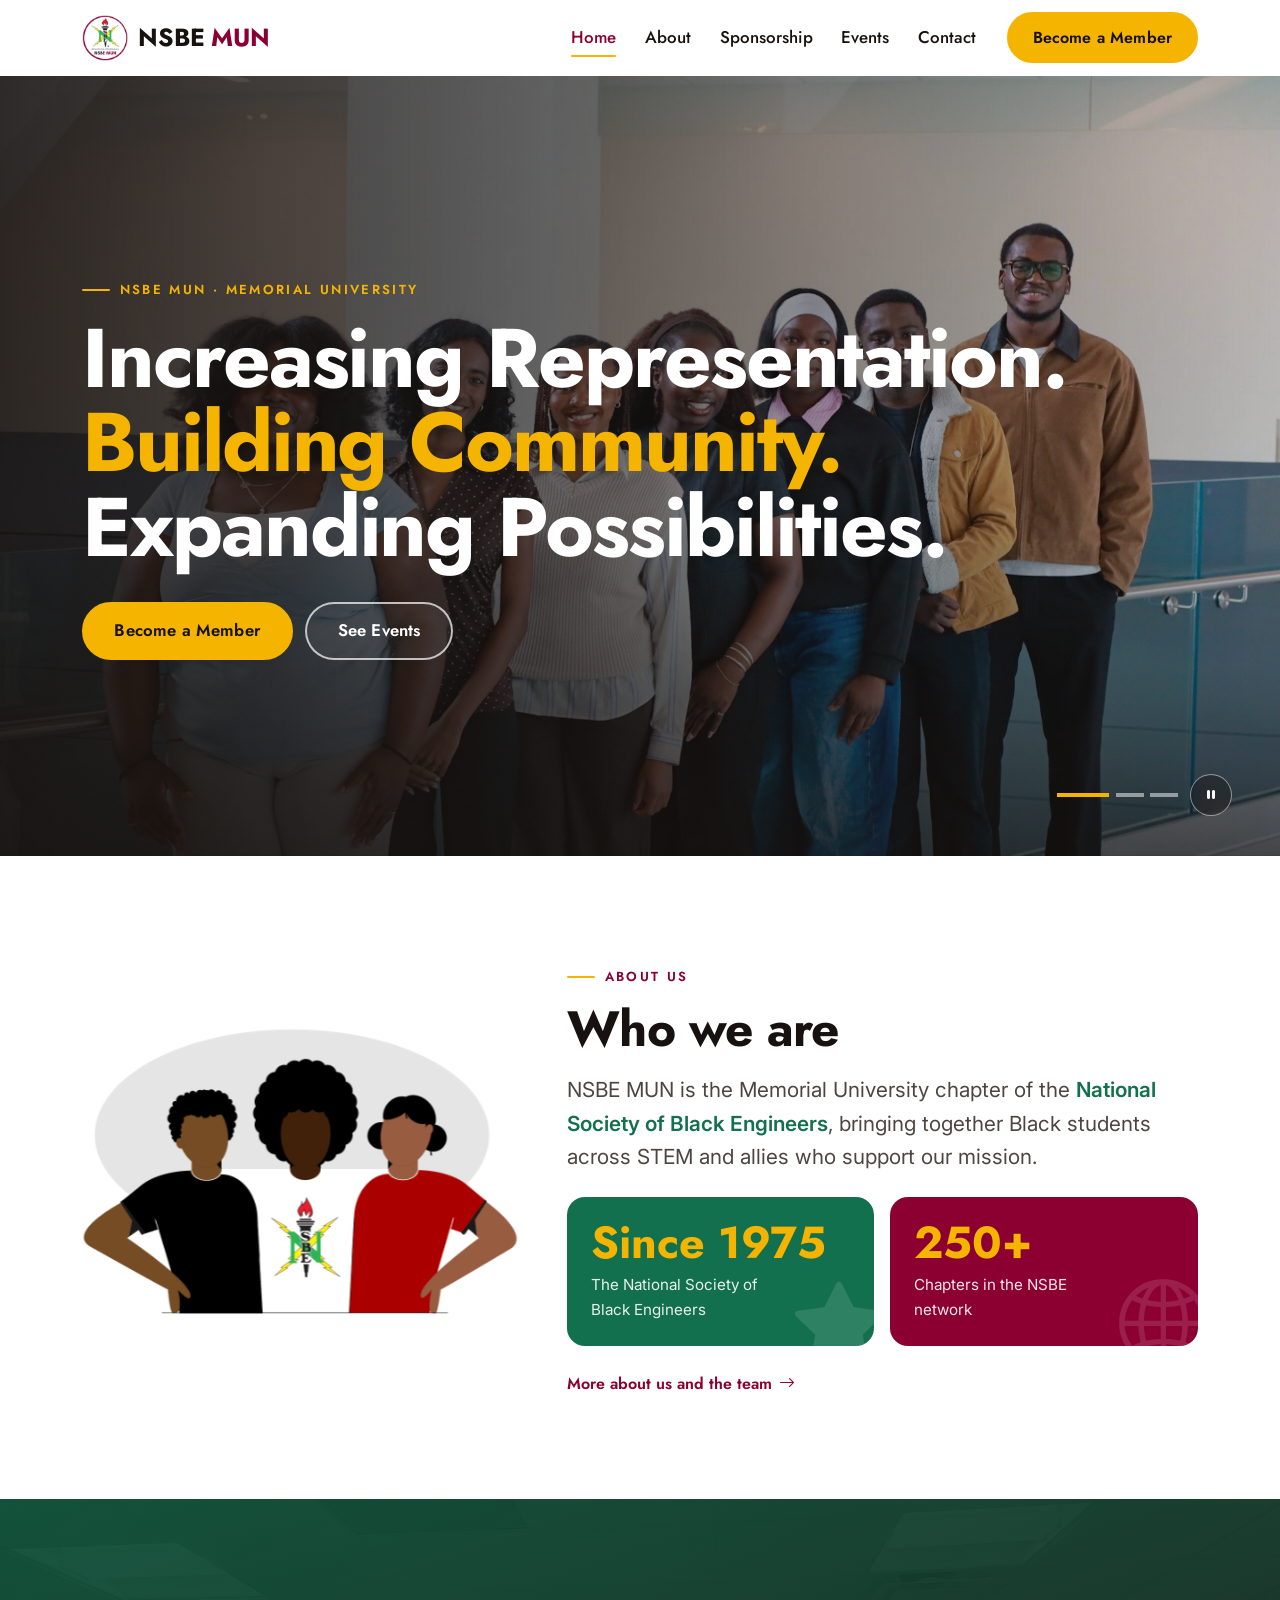
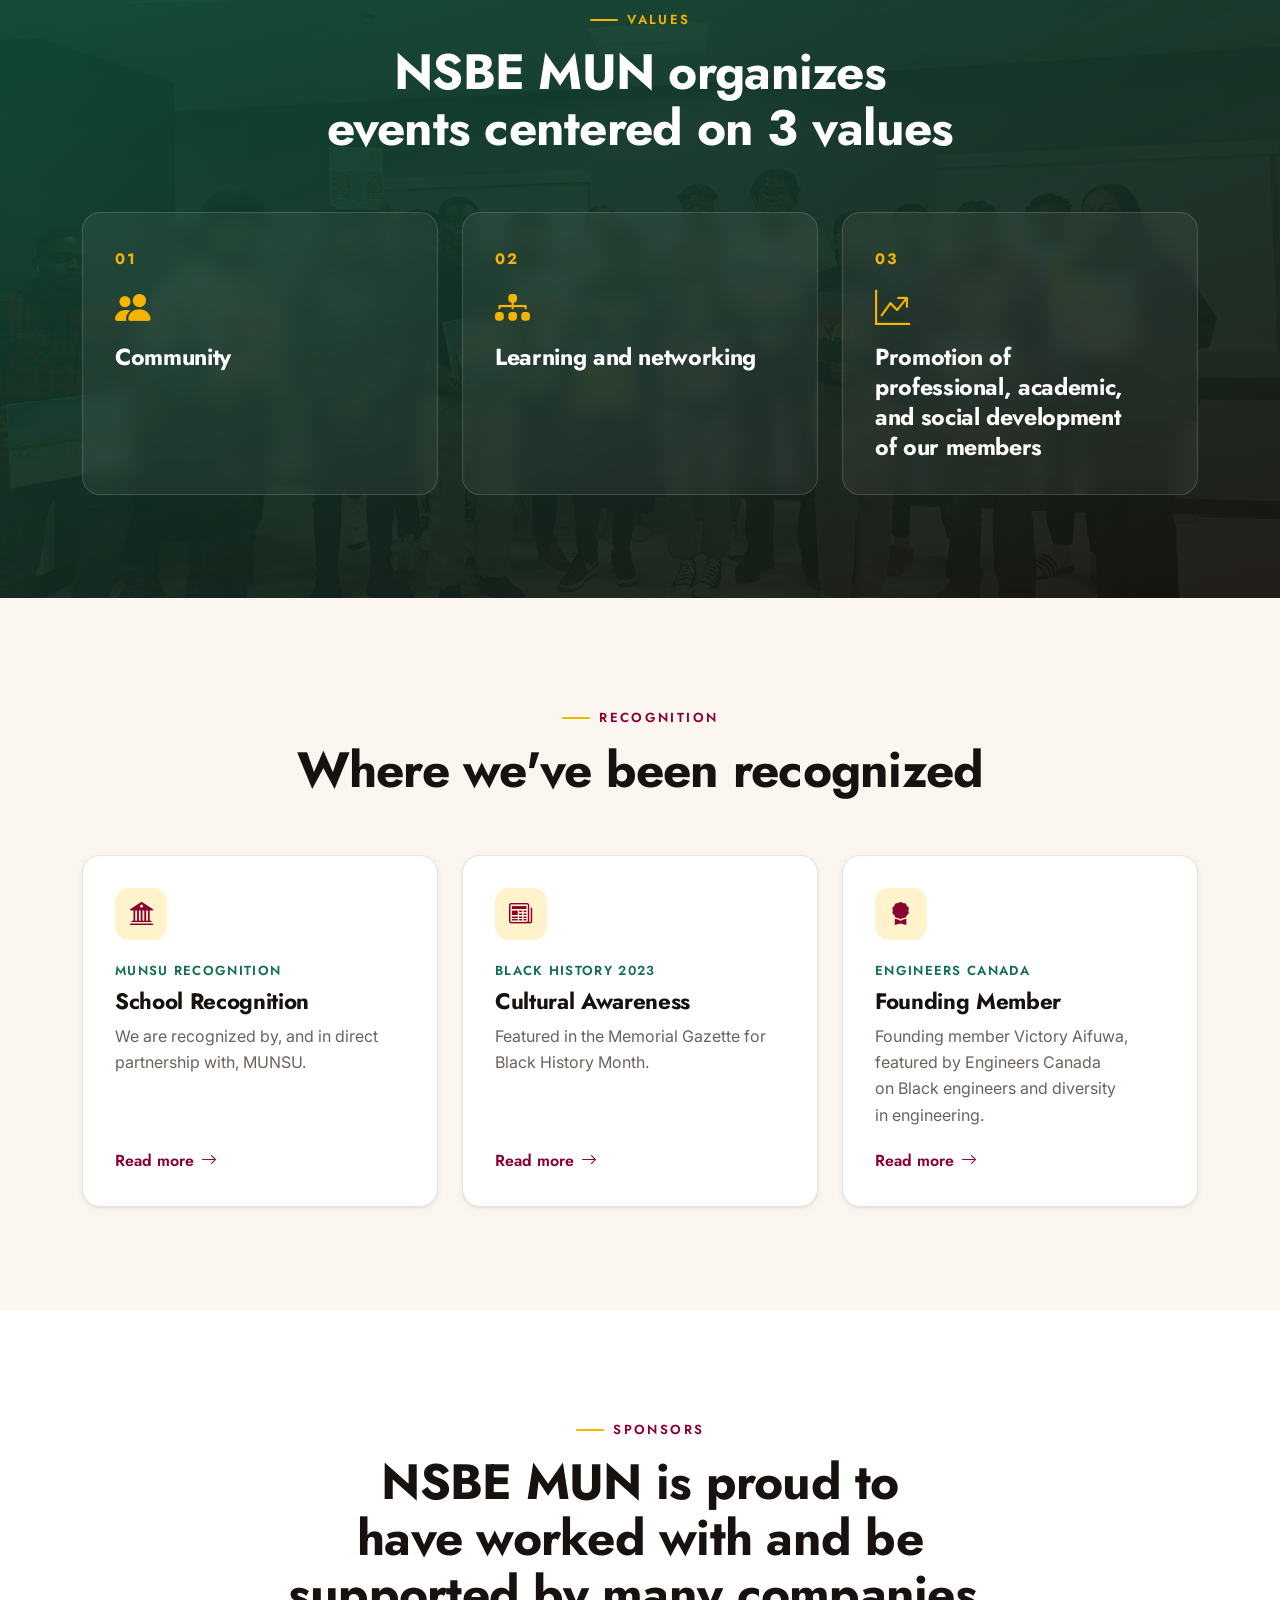
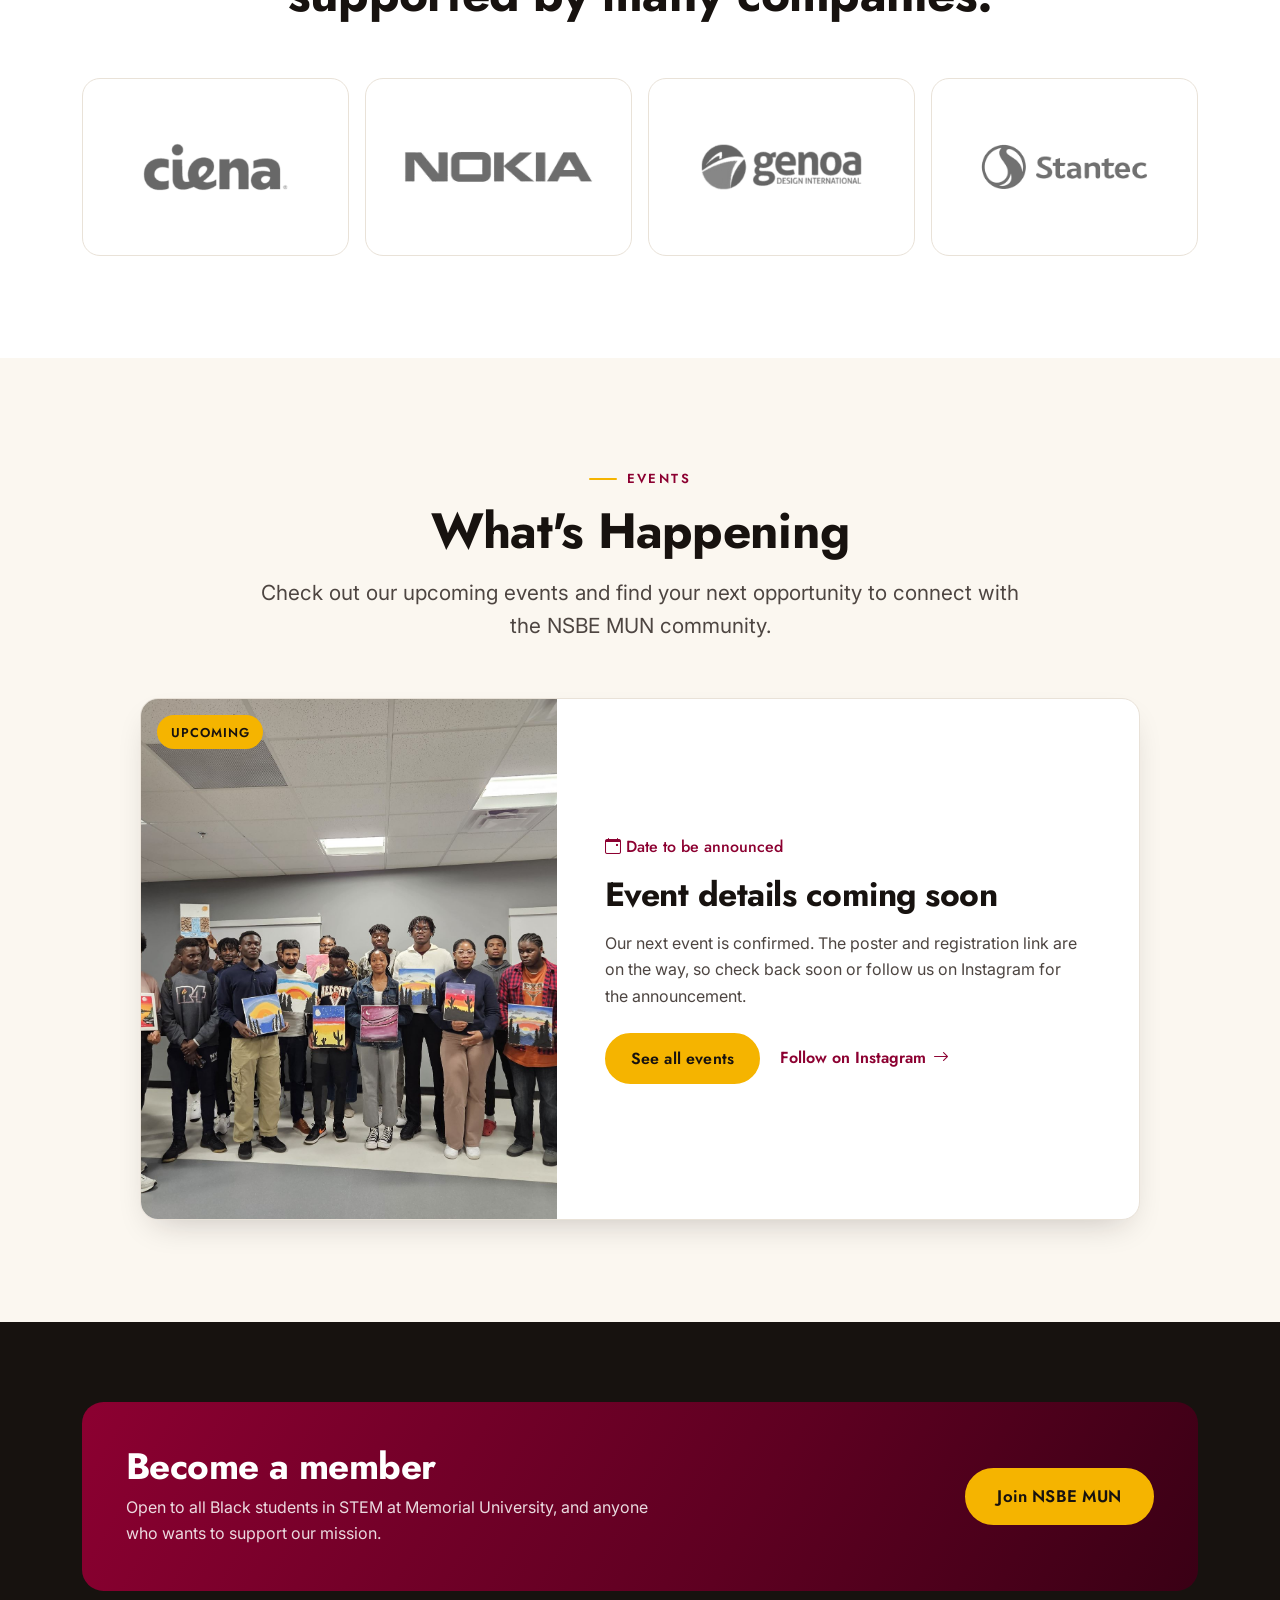
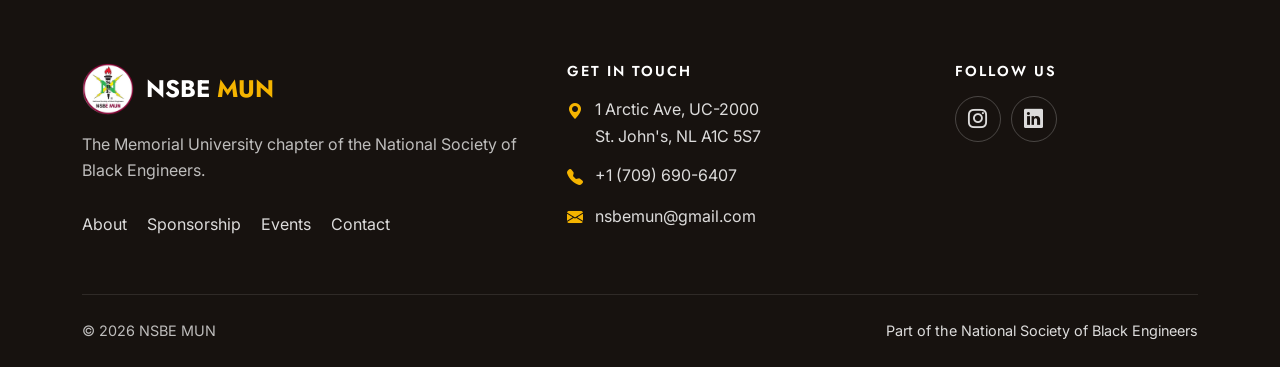
==== commit cc29f40c: "Add the exec team photos and finalize the roster - The formal team photo is now the first slide of t" ====
--- a/index.html
+++ b/index.html
@@ -73,8 +73,7 @@
             <div id="hero-carousel" class="carousel slide carousel-fade hero-carousel">
                 <div class="carousel-inner">
                     <div class="carousel-item active">
-                        <!-- PLACEHOLDER: replace with the team photo -->
-                        <img src="img/og-preview.jpg" alt="NSBE MUN members together at a chapter event" width="1200" height="630" fetchpriority="high">
+                        <img src="img/team-photo.jpg" alt="The 2026-2027 NSBE MUN executive team" width="2000" height="1601" fetchpriority="high" style="object-position: 50% 30%;">
                     </div>
                     <div class="carousel-item">
                         <img src="img/slide1.jpg" alt="Members holding up their canvases at an NSBE MUN paint night" width="2000" height="1500" loading="lazy" decoding="async">
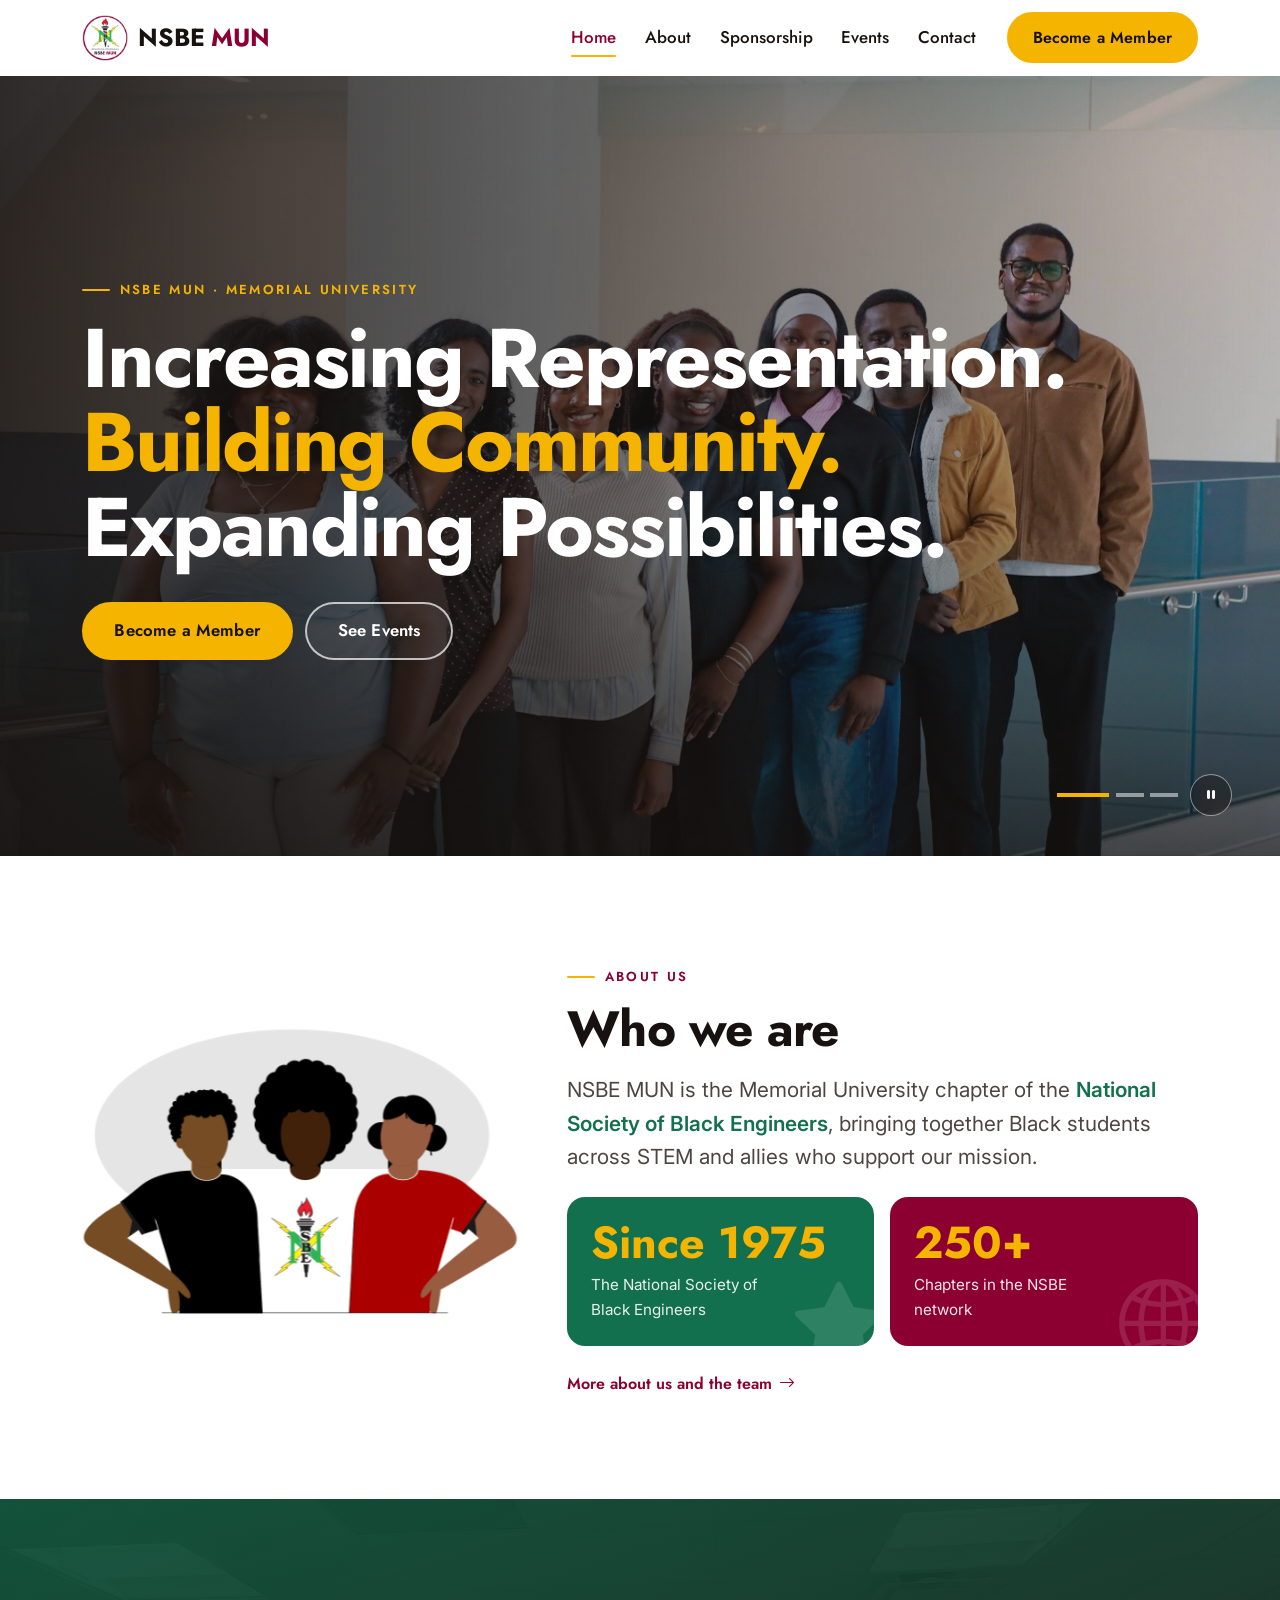
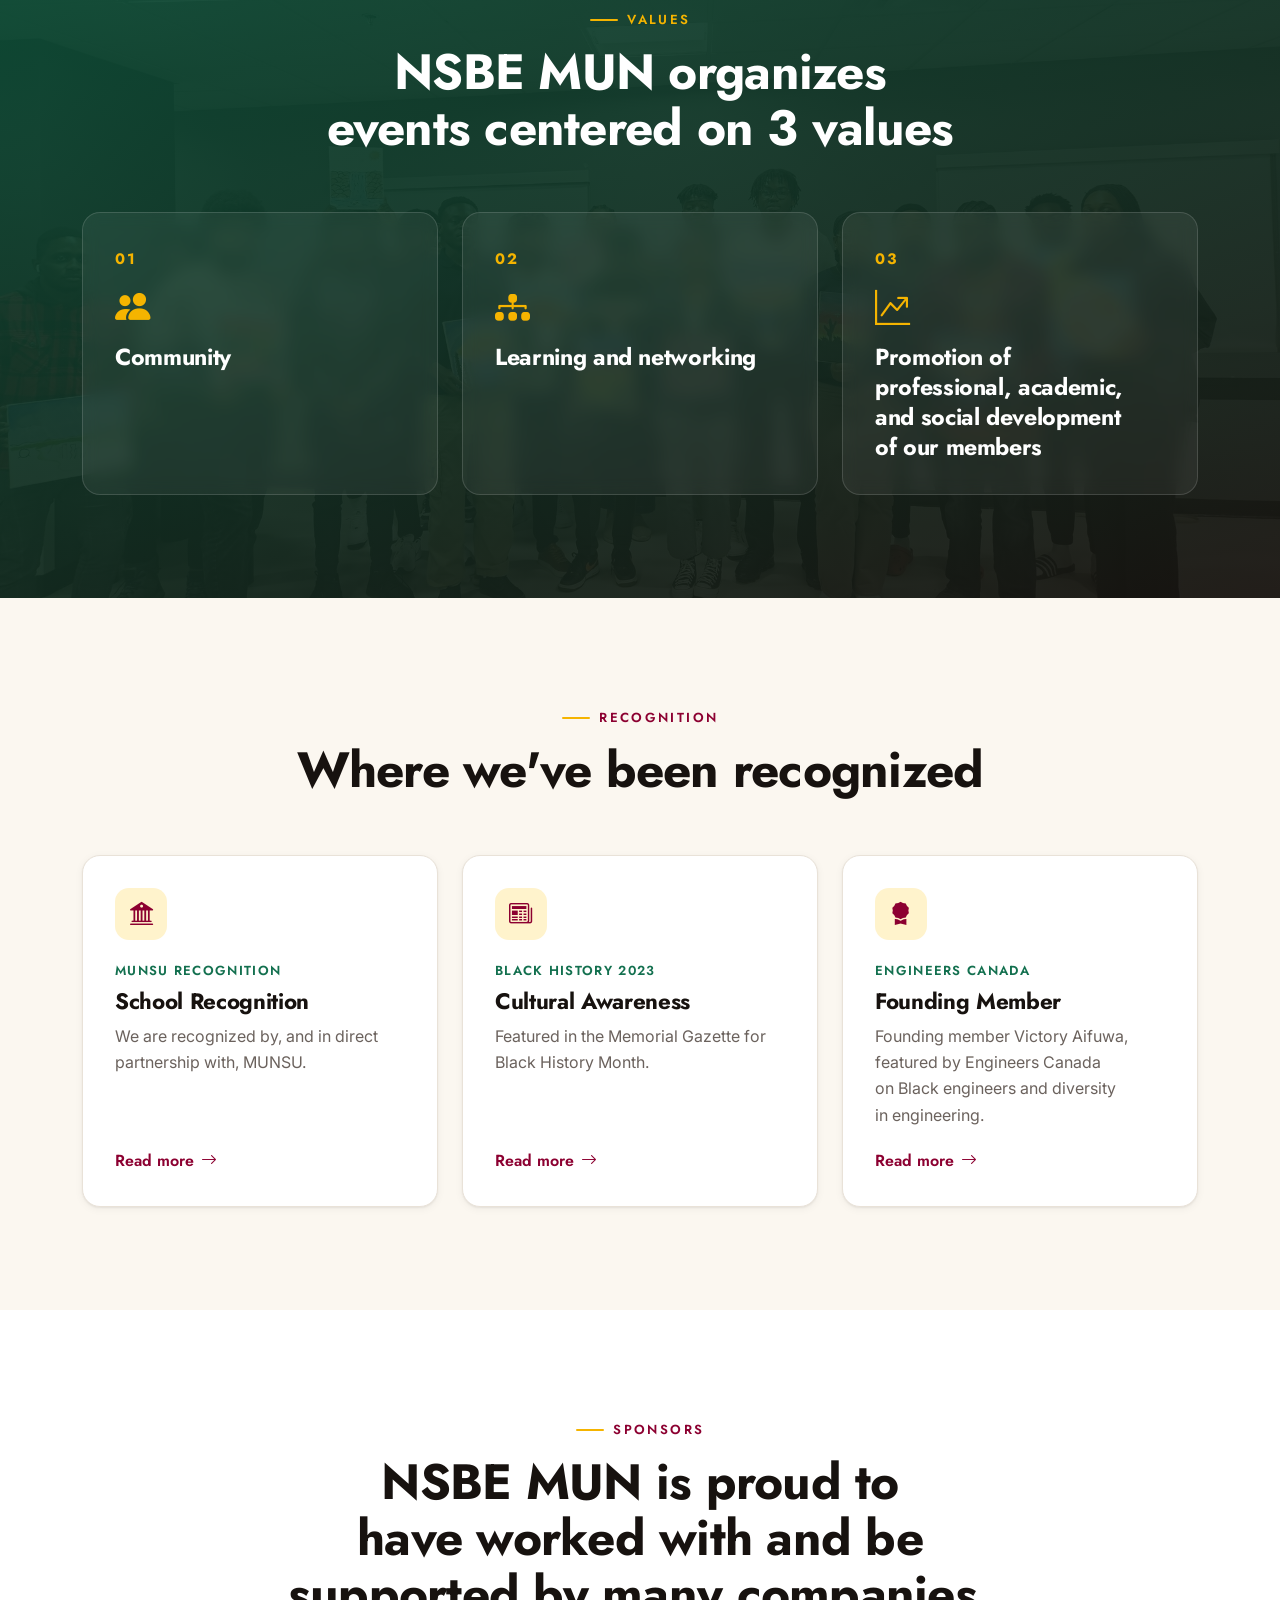
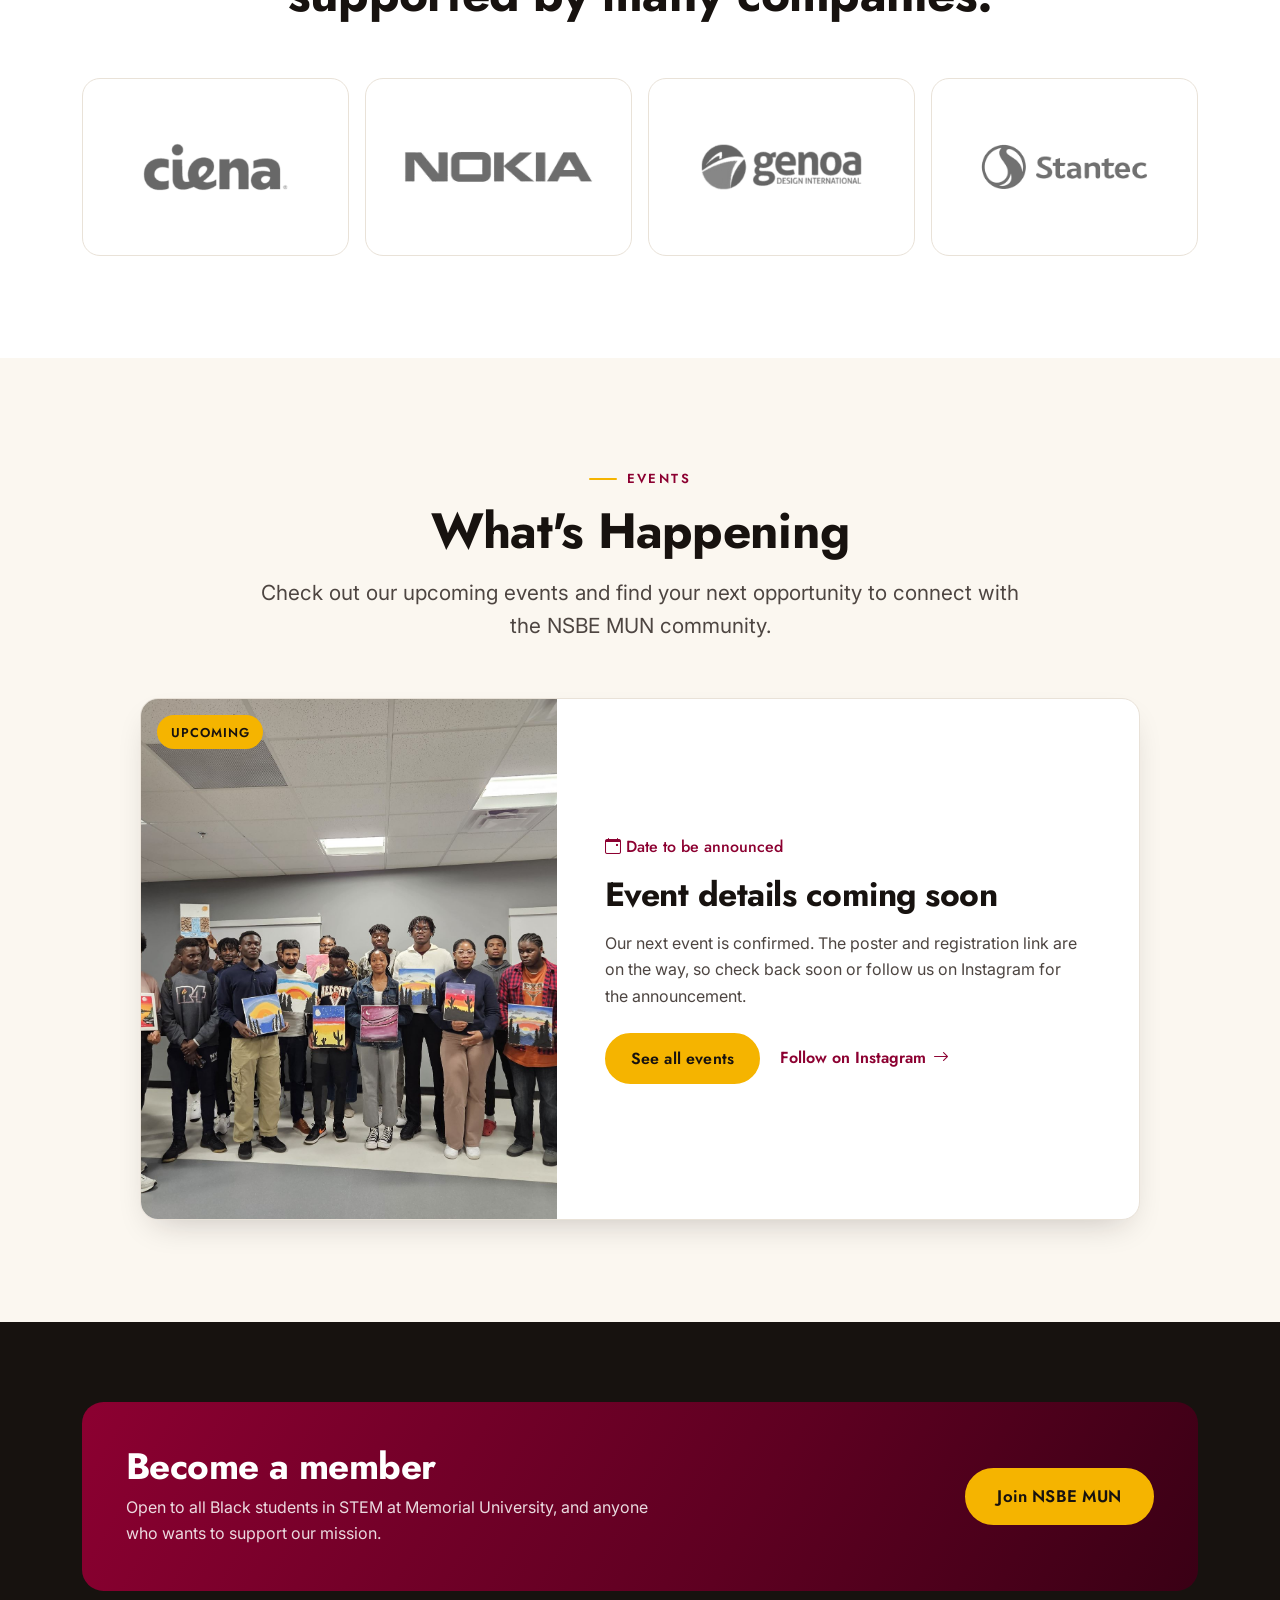
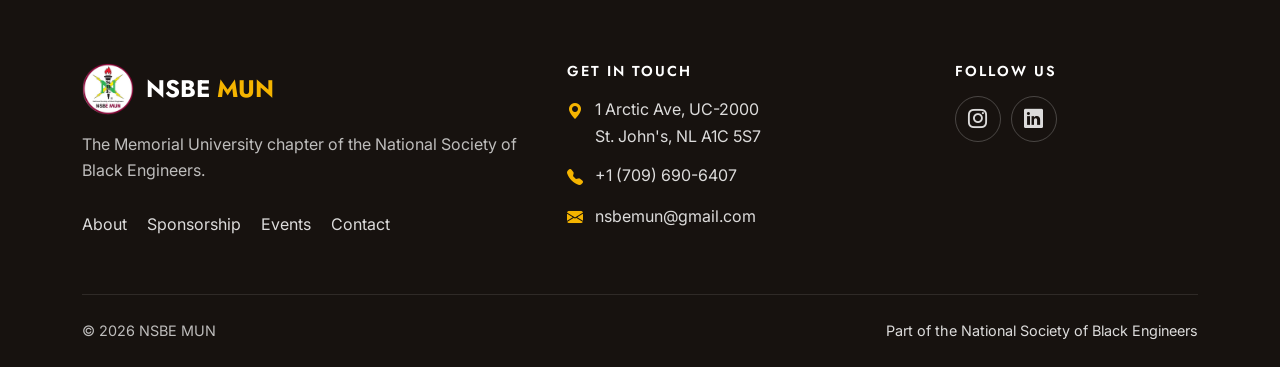
==== commit baae1ec2: "Rotate Fall 2026 event photos on the Events page and drop unused images The upcoming-event card now " ====
--- a/index.html
+++ b/index.html
@@ -82,13 +82,13 @@
                         <img src="img/slide2.jpg" alt="Two members smiling during a study session in a Memorial lecture hall" width="1500" height="2000" loading="lazy" decoding="async" style="object-position: 50% 42%;">
                     </div>
                 </div>
-                <div class="hero-controls">
+                <div class="slide-controls">
                     <div class="carousel-indicators">
                         <button type="button" data-bs-target="#hero-carousel" data-bs-slide-to="0" class="active" aria-current="true" aria-label="Slide 1"></button>
                         <button type="button" data-bs-target="#hero-carousel" data-bs-slide-to="1" aria-label="Slide 2"></button>
                         <button type="button" data-bs-target="#hero-carousel" data-bs-slide-to="2" aria-label="Slide 3"></button>
                     </div>
-                    <button type="button" class="hero-toggle" data-carousel-toggle aria-label="Pause slideshow"><i class="bi bi-pause-fill"></i></button>
+                    <button type="button" class="slide-toggle" data-carousel-toggle aria-label="Pause slideshow"><i class="bi bi-pause-fill"></i></button>
                 </div>
             </div>
             <div class="hero-content">
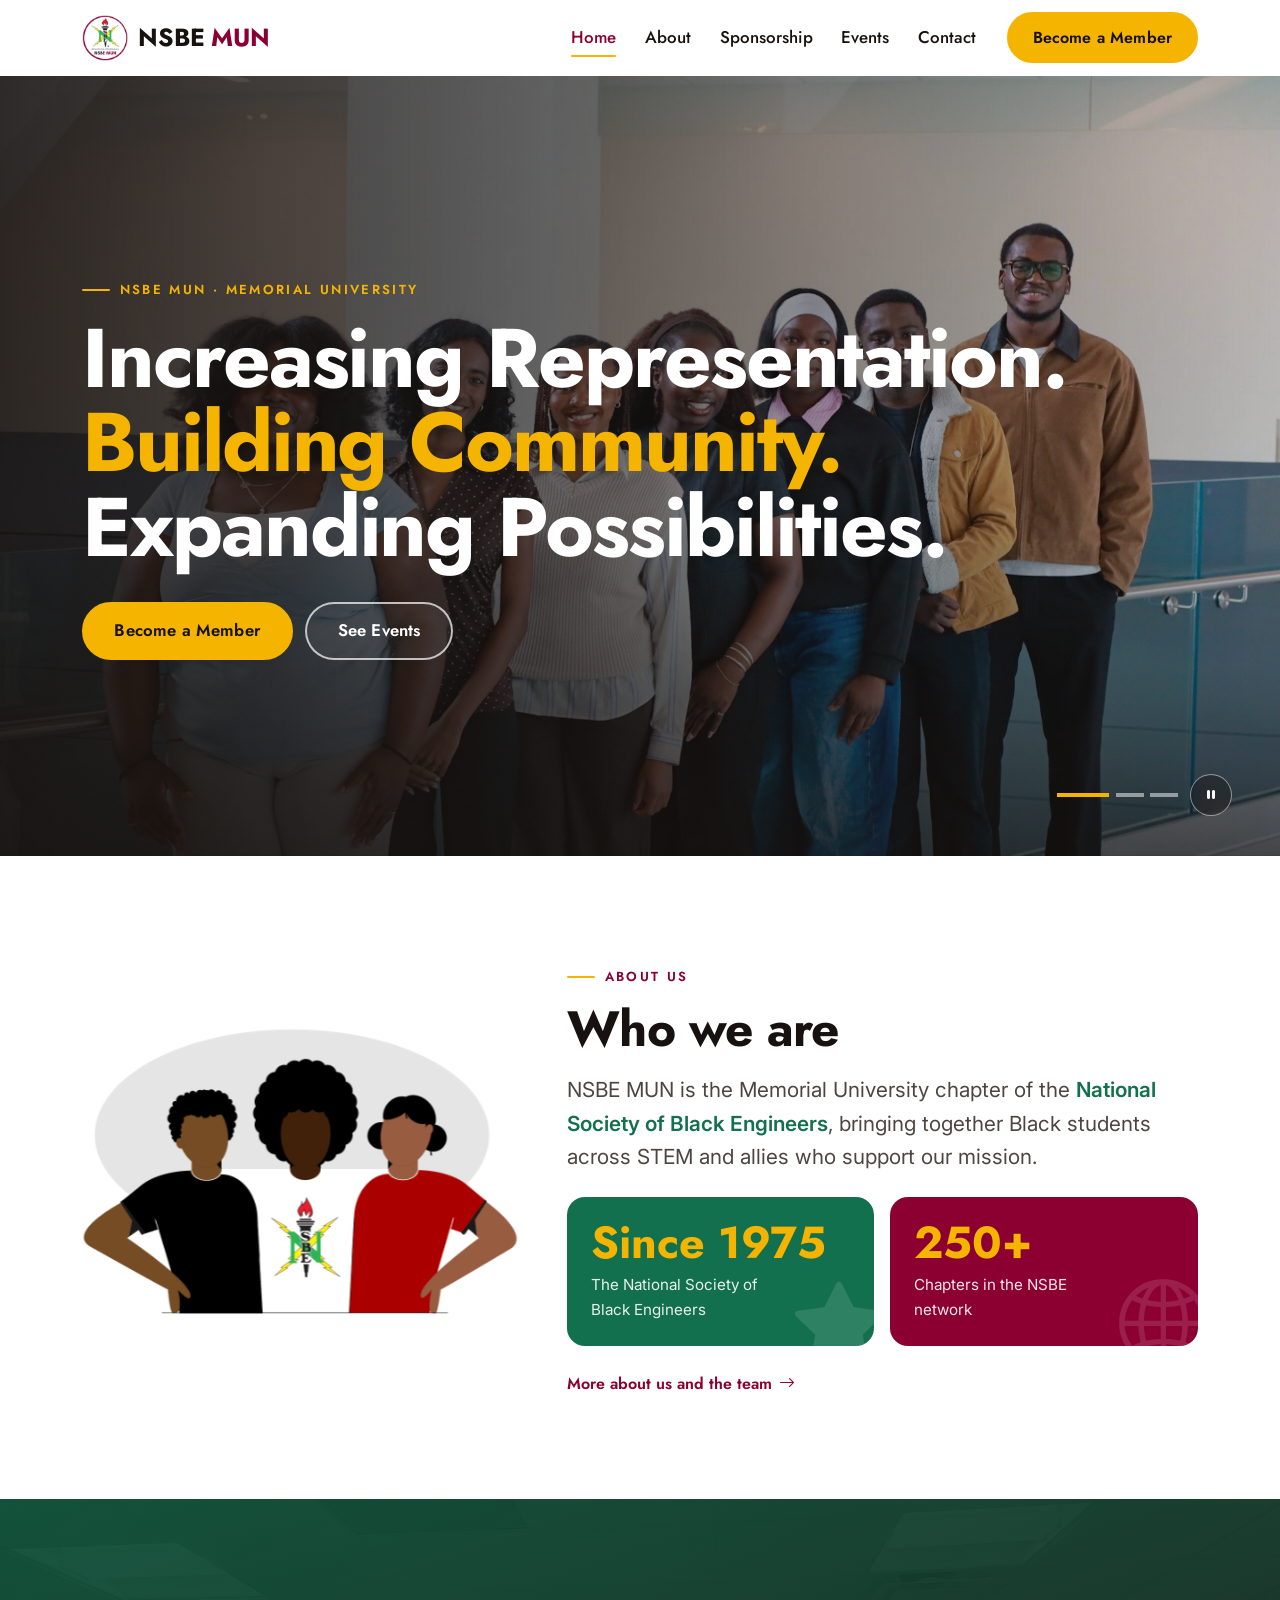
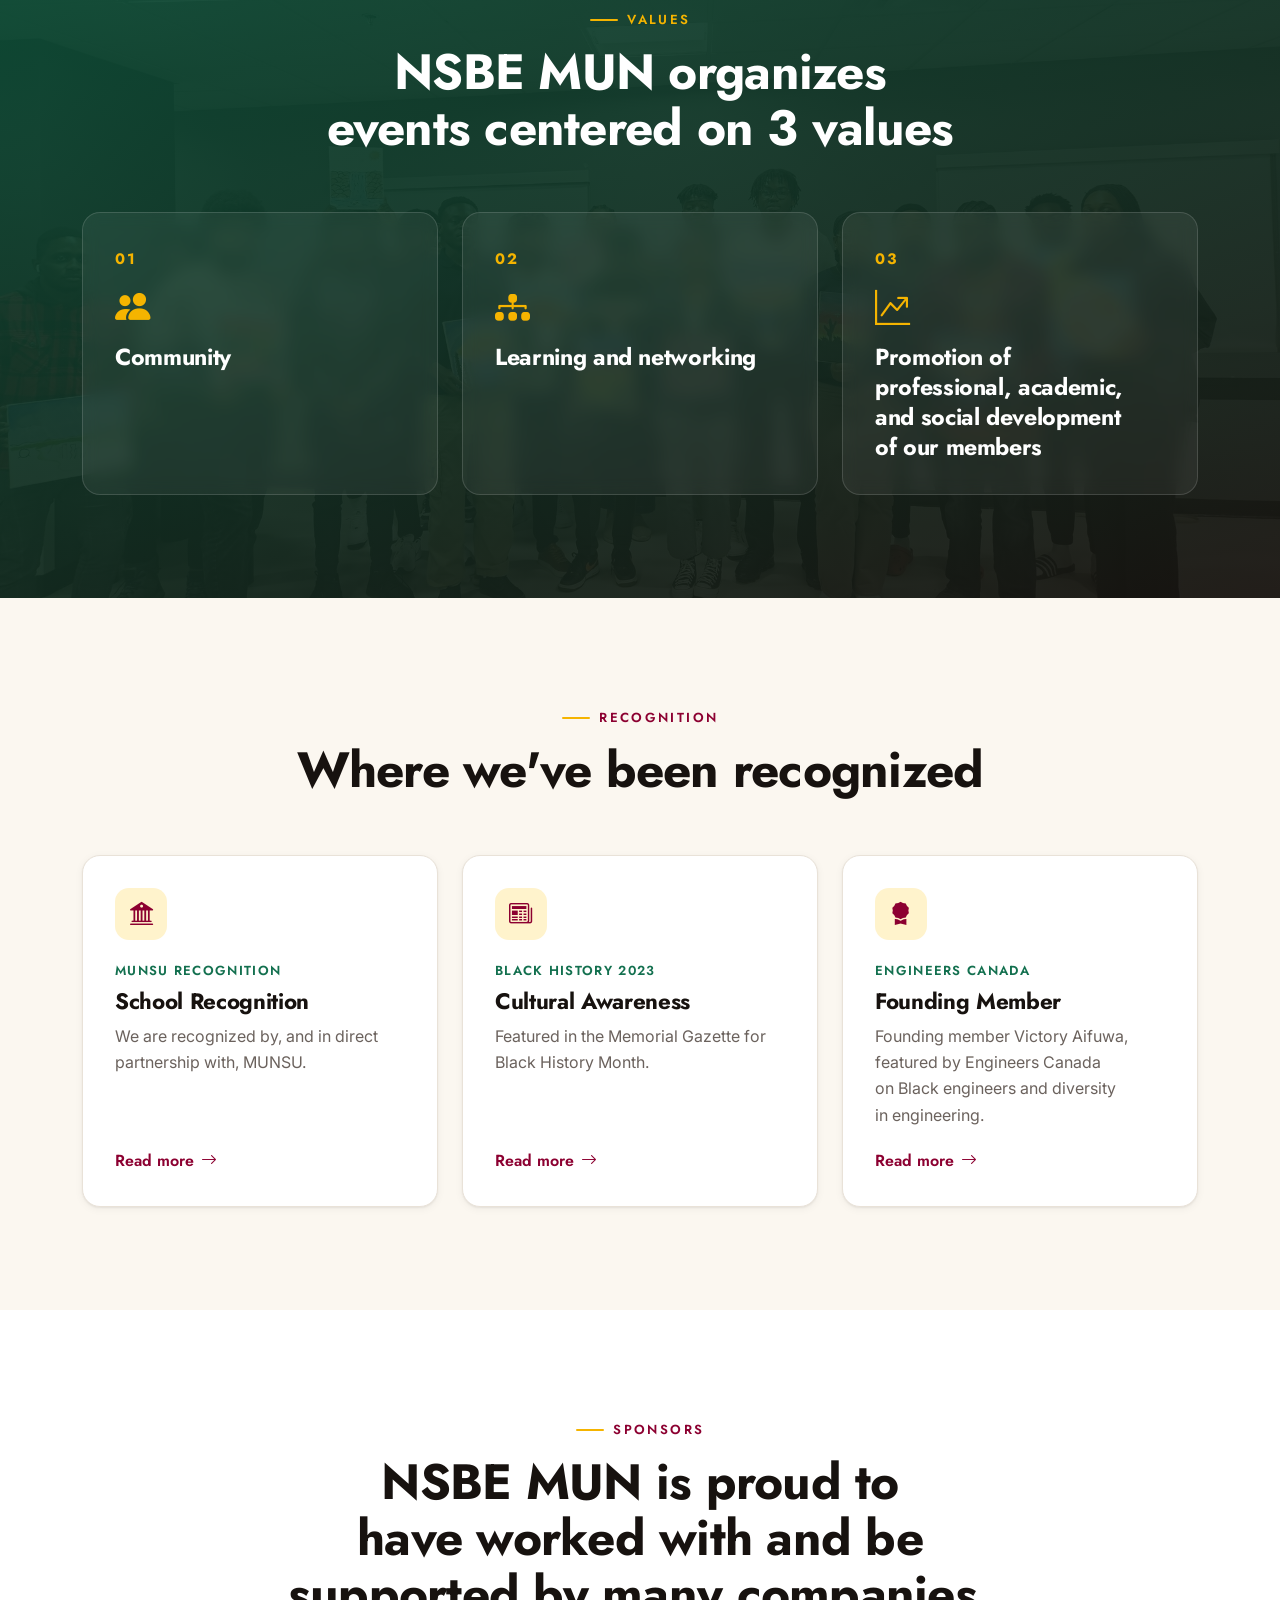
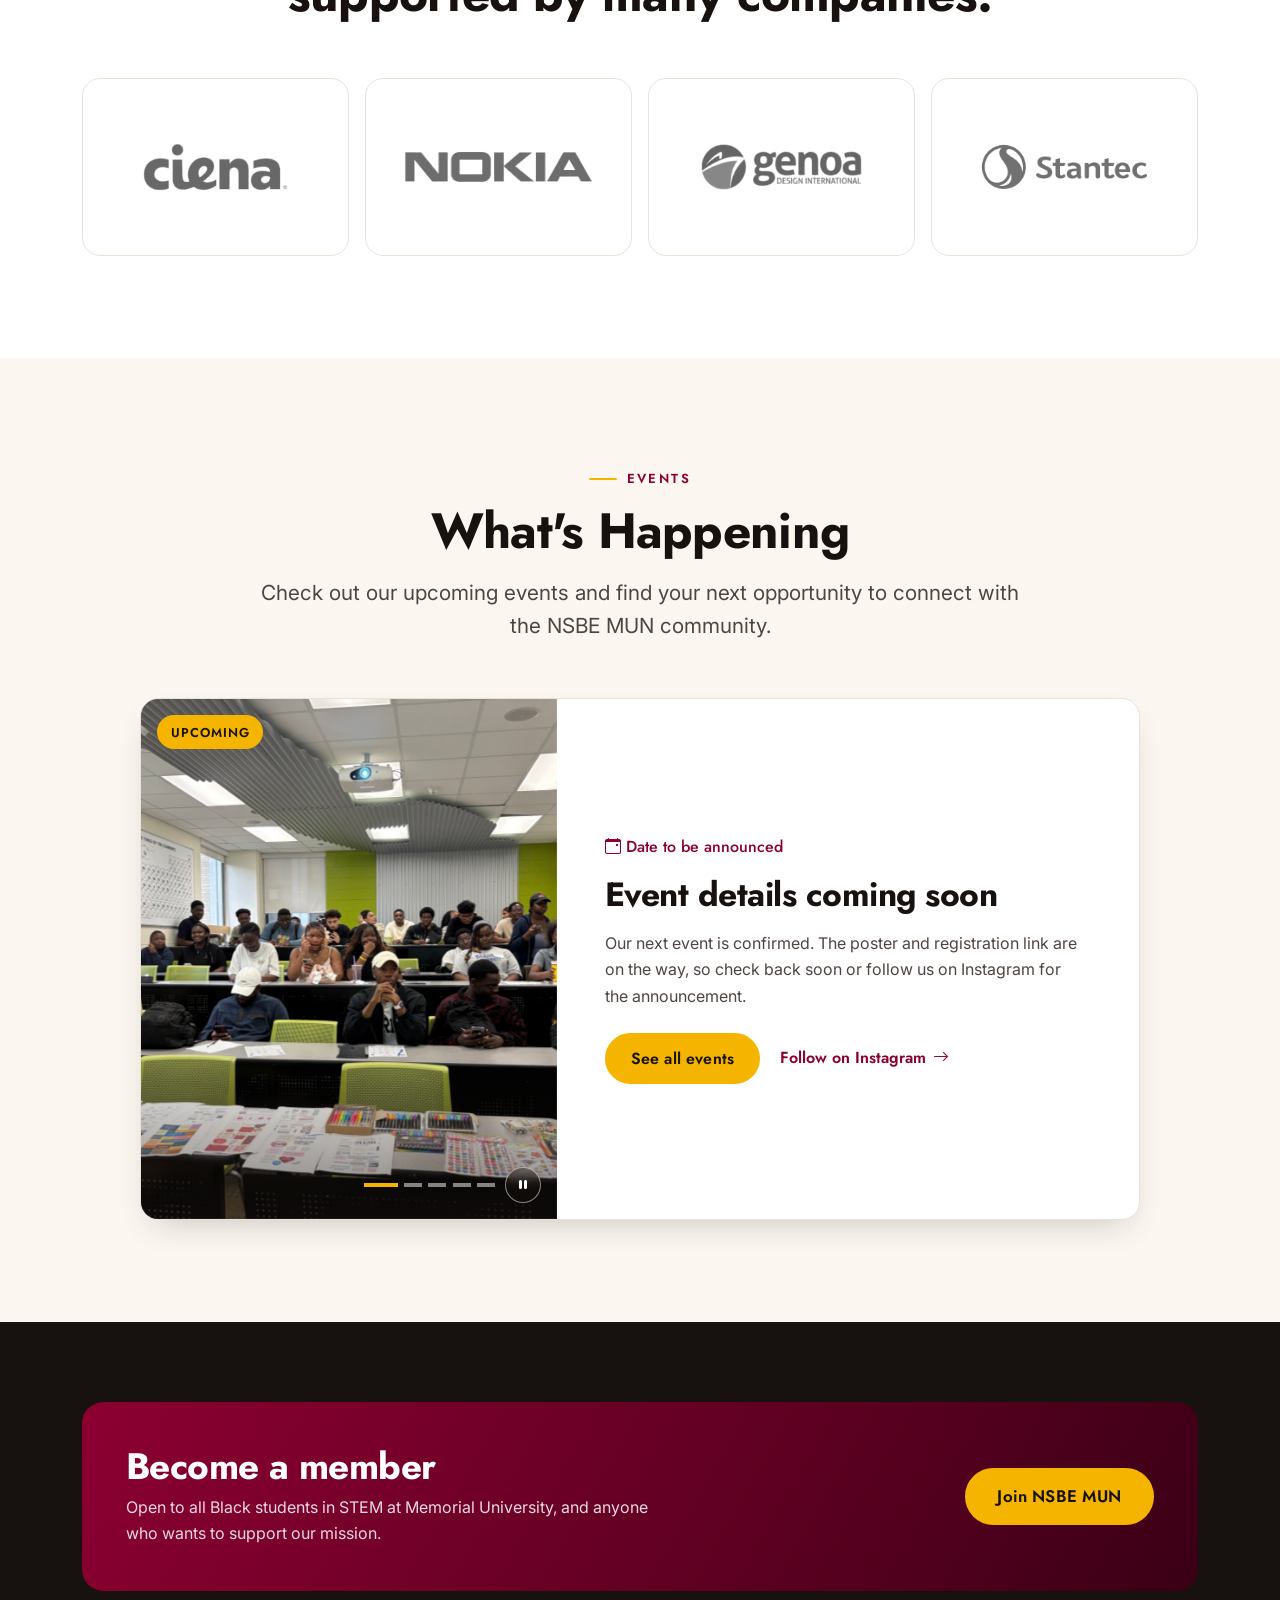
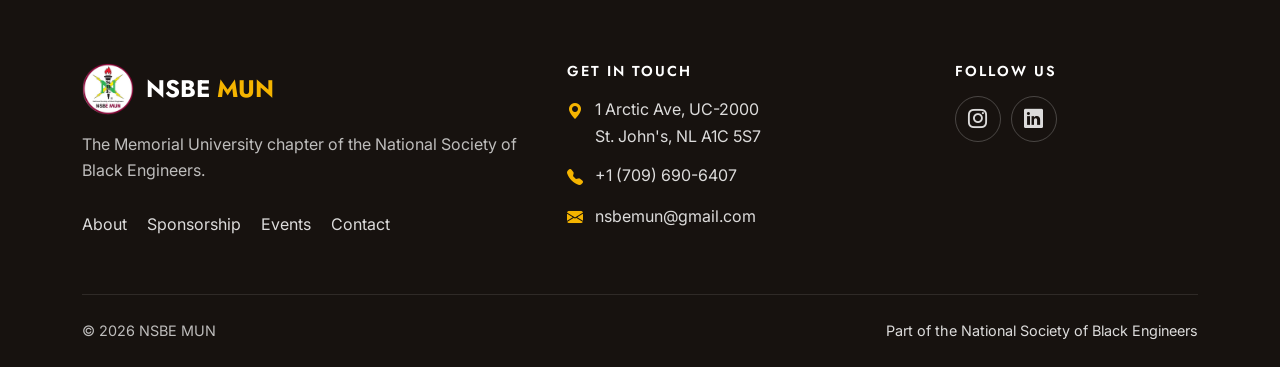
==== commit bc99207b: "Show the Fall 2026 event slideshow on the home page too The home page's event card now uses the same" ====
--- a/index.html
+++ b/index.html
@@ -70,7 +70,7 @@
     <main>
         <!-- Hero Start -->
         <section class="hero" aria-label="Welcome">
-            <div id="hero-carousel" class="carousel slide carousel-fade hero-carousel">
+            <div id="hero-carousel" class="carousel slide carousel-fade hero-carousel" data-autoplay="6000">
                 <div class="carousel-inner">
                     <div class="carousel-item active">
                         <img src="img/team-photo.jpg" alt="The 2026-2027 NSBE MUN executive team" width="2000" height="1601" fetchpriority="high" style="object-position: 50% 30%;">
@@ -245,8 +245,36 @@
                 </div>
                 <article class="event-card reveal">
                     <div class="event-media">
-                        <!-- PLACEHOLDER: replace with the event poster -->
-                        <img src="img/slide1.jpg" alt="" width="2000" height="1500" loading="lazy" decoding="async">
+                        <!-- Photos from Fall 2026 events. When the poster is ready, it can replace this slideshow. -->
+                        <div id="event-carousel" class="carousel slide carousel-fade event-carousel" data-autoplay="5000">
+                            <div class="carousel-inner">
+                                <div class="carousel-item active">
+                                    <img src="img/events/fall-2026-3.jpg" alt="A full lecture hall of members at a Fall 2026 NSBE MUN event" width="1600" height="1200" loading="lazy" decoding="async">
+                                </div>
+                                <div class="carousel-item">
+                                    <img src="img/events/fall-2026-5.jpg" alt="Members raising their hands and cheering during a game" width="1600" height="1200" loading="lazy" decoding="async" style="object-position: 40% 50%;">
+                                </div>
+                                <div class="carousel-item">
+                                    <img src="img/events/fall-2026-1.jpg" alt="Three members smiling together at an NSBE MUN event" width="1200" height="1600" loading="lazy" decoding="async">
+                                </div>
+                                <div class="carousel-item">
+                                    <img src="img/events/fall-2026-4.jpg" alt="A member working on a hands-on activity at a table" width="1200" height="1600" loading="lazy" decoding="async">
+                                </div>
+                                <div class="carousel-item">
+                                    <img src="img/events/fall-2026-2.jpg" alt="Three members posing together in front of a projector screen" width="1200" height="1600" loading="lazy" decoding="async">
+                                </div>
+                            </div>
+                            <div class="slide-controls">
+                                <div class="carousel-indicators">
+                                    <button type="button" data-bs-target="#event-carousel" data-bs-slide-to="0" class="active" aria-current="true" aria-label="Photo 1"></button>
+                                    <button type="button" data-bs-target="#event-carousel" data-bs-slide-to="1" aria-label="Photo 2"></button>
+                                    <button type="button" data-bs-target="#event-carousel" data-bs-slide-to="2" aria-label="Photo 3"></button>
+                                    <button type="button" data-bs-target="#event-carousel" data-bs-slide-to="3" aria-label="Photo 4"></button>
+                                    <button type="button" data-bs-target="#event-carousel" data-bs-slide-to="4" aria-label="Photo 5"></button>
+                                </div>
+                                <button type="button" class="slide-toggle" data-carousel-toggle aria-label="Pause slideshow"><i class="bi bi-pause-fill"></i></button>
+                            </div>
+                        </div>
                         <span class="event-badge">Upcoming</span>
                     </div>
                     <div class="event-body">
